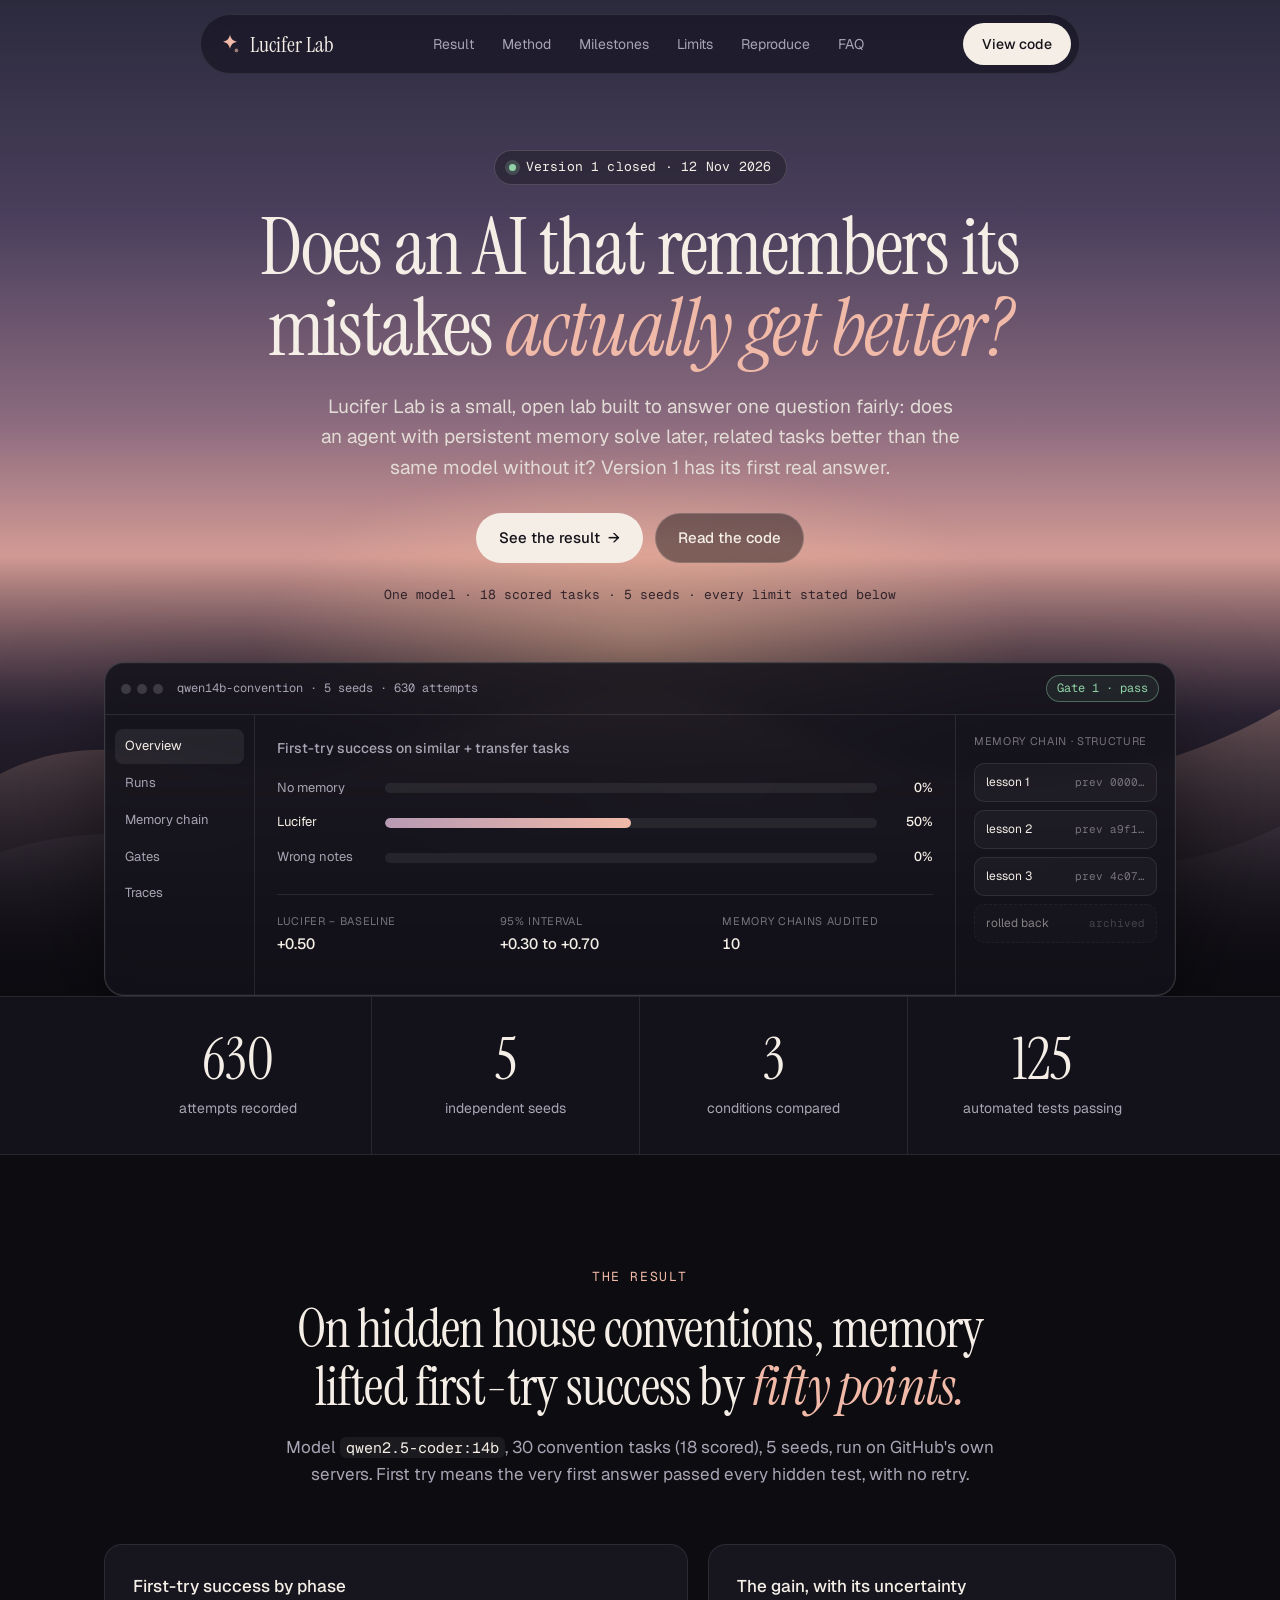
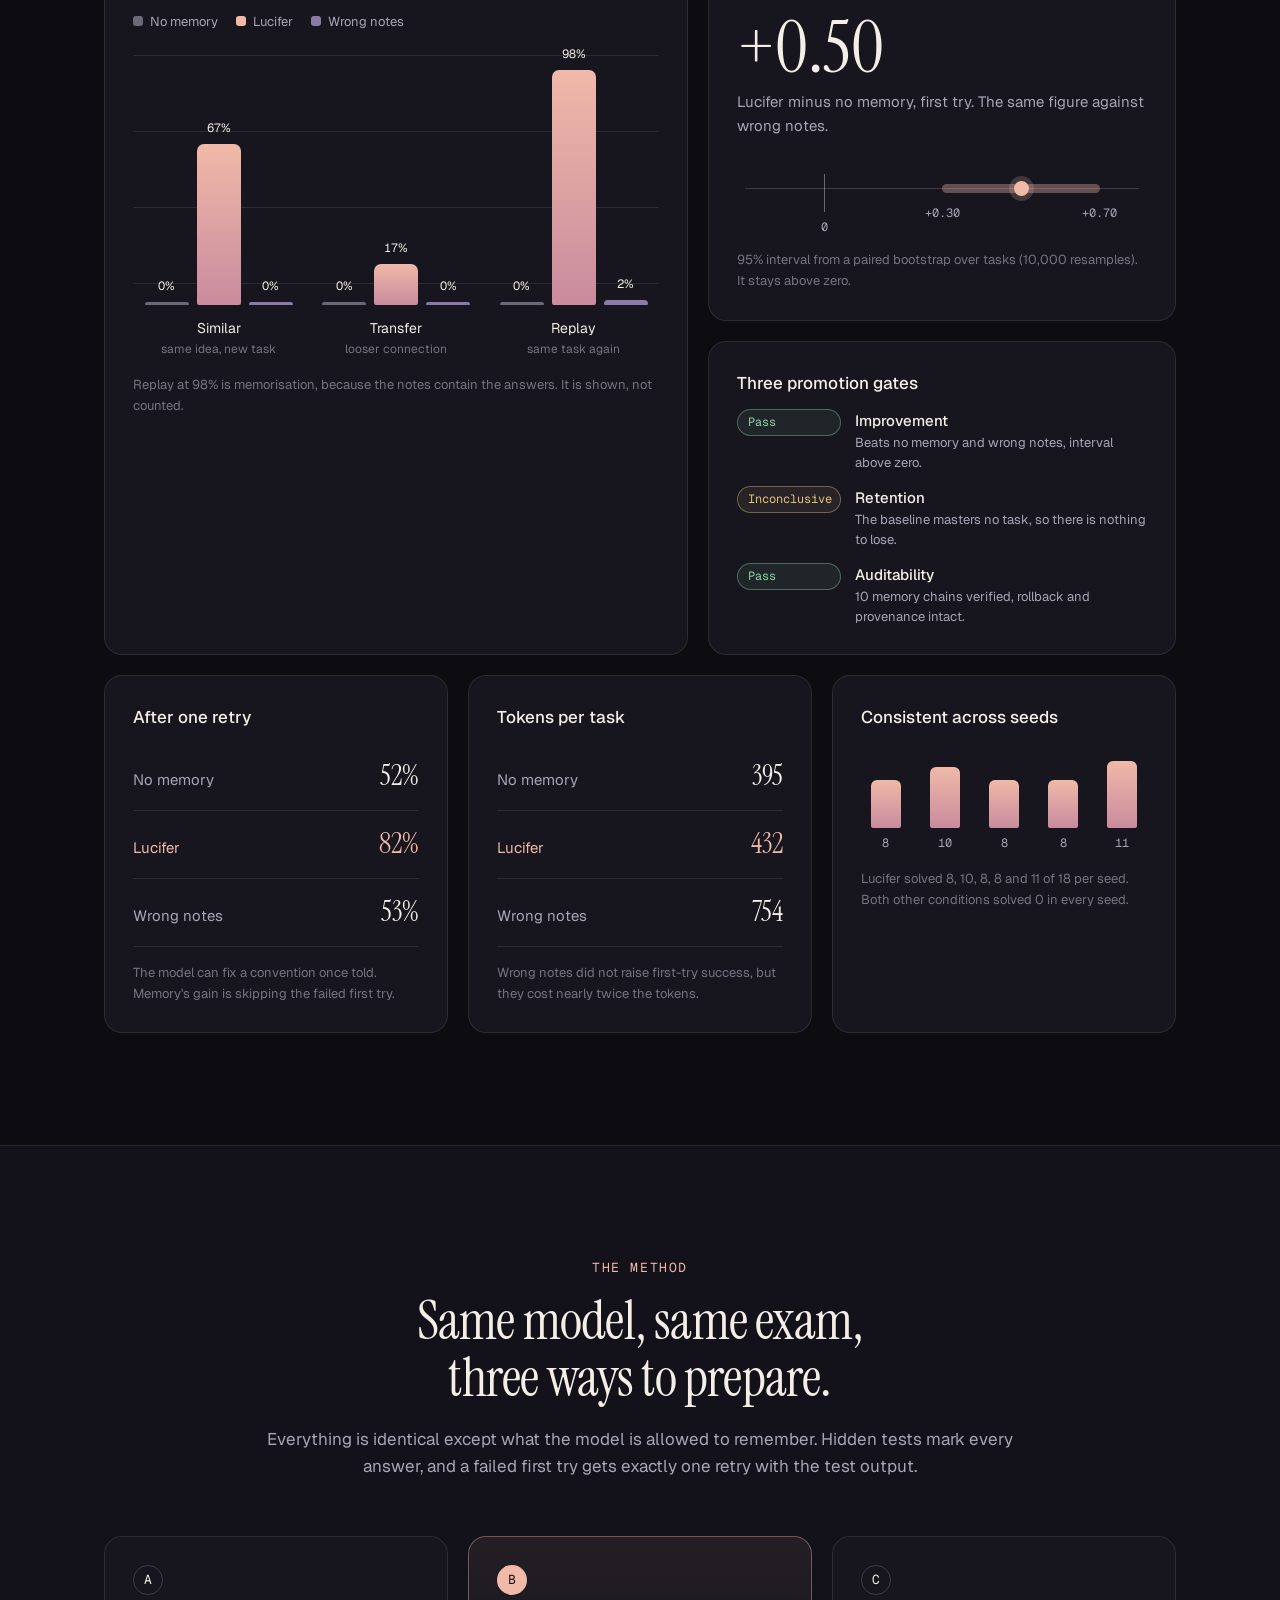
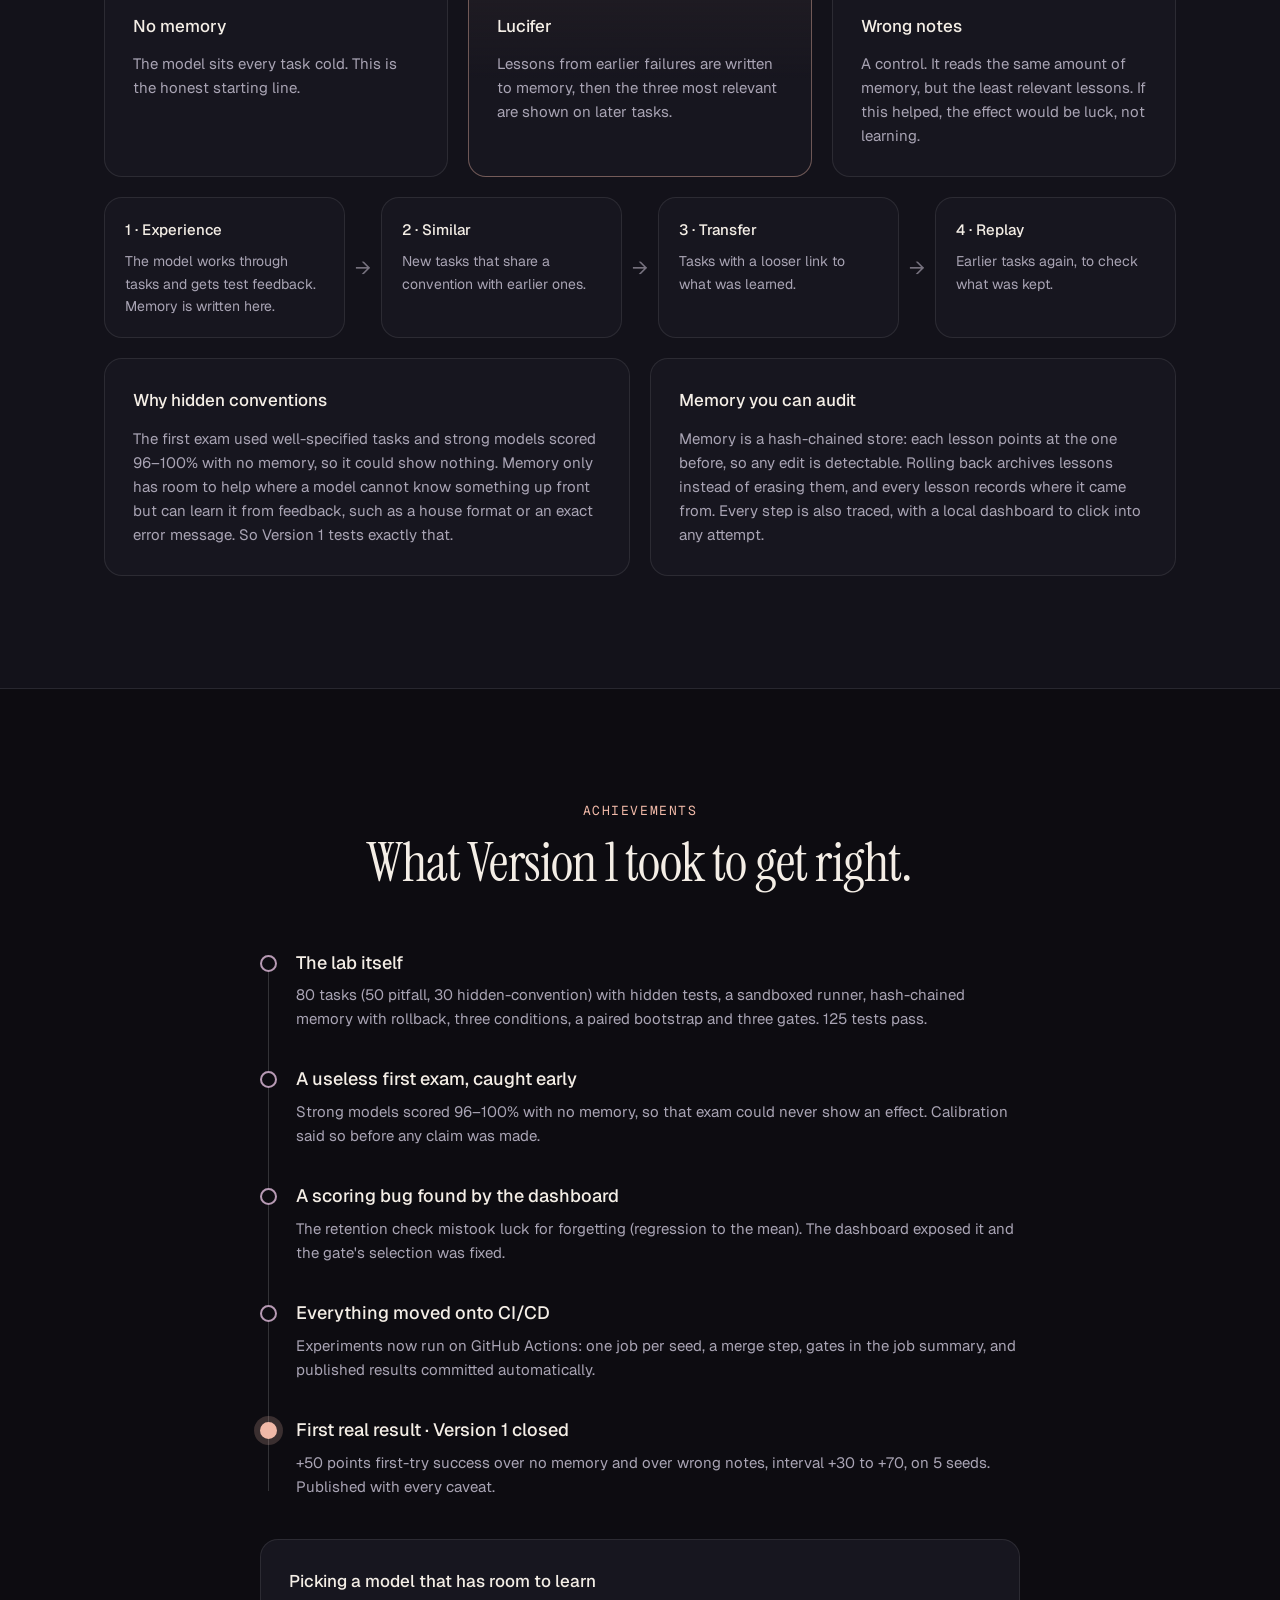
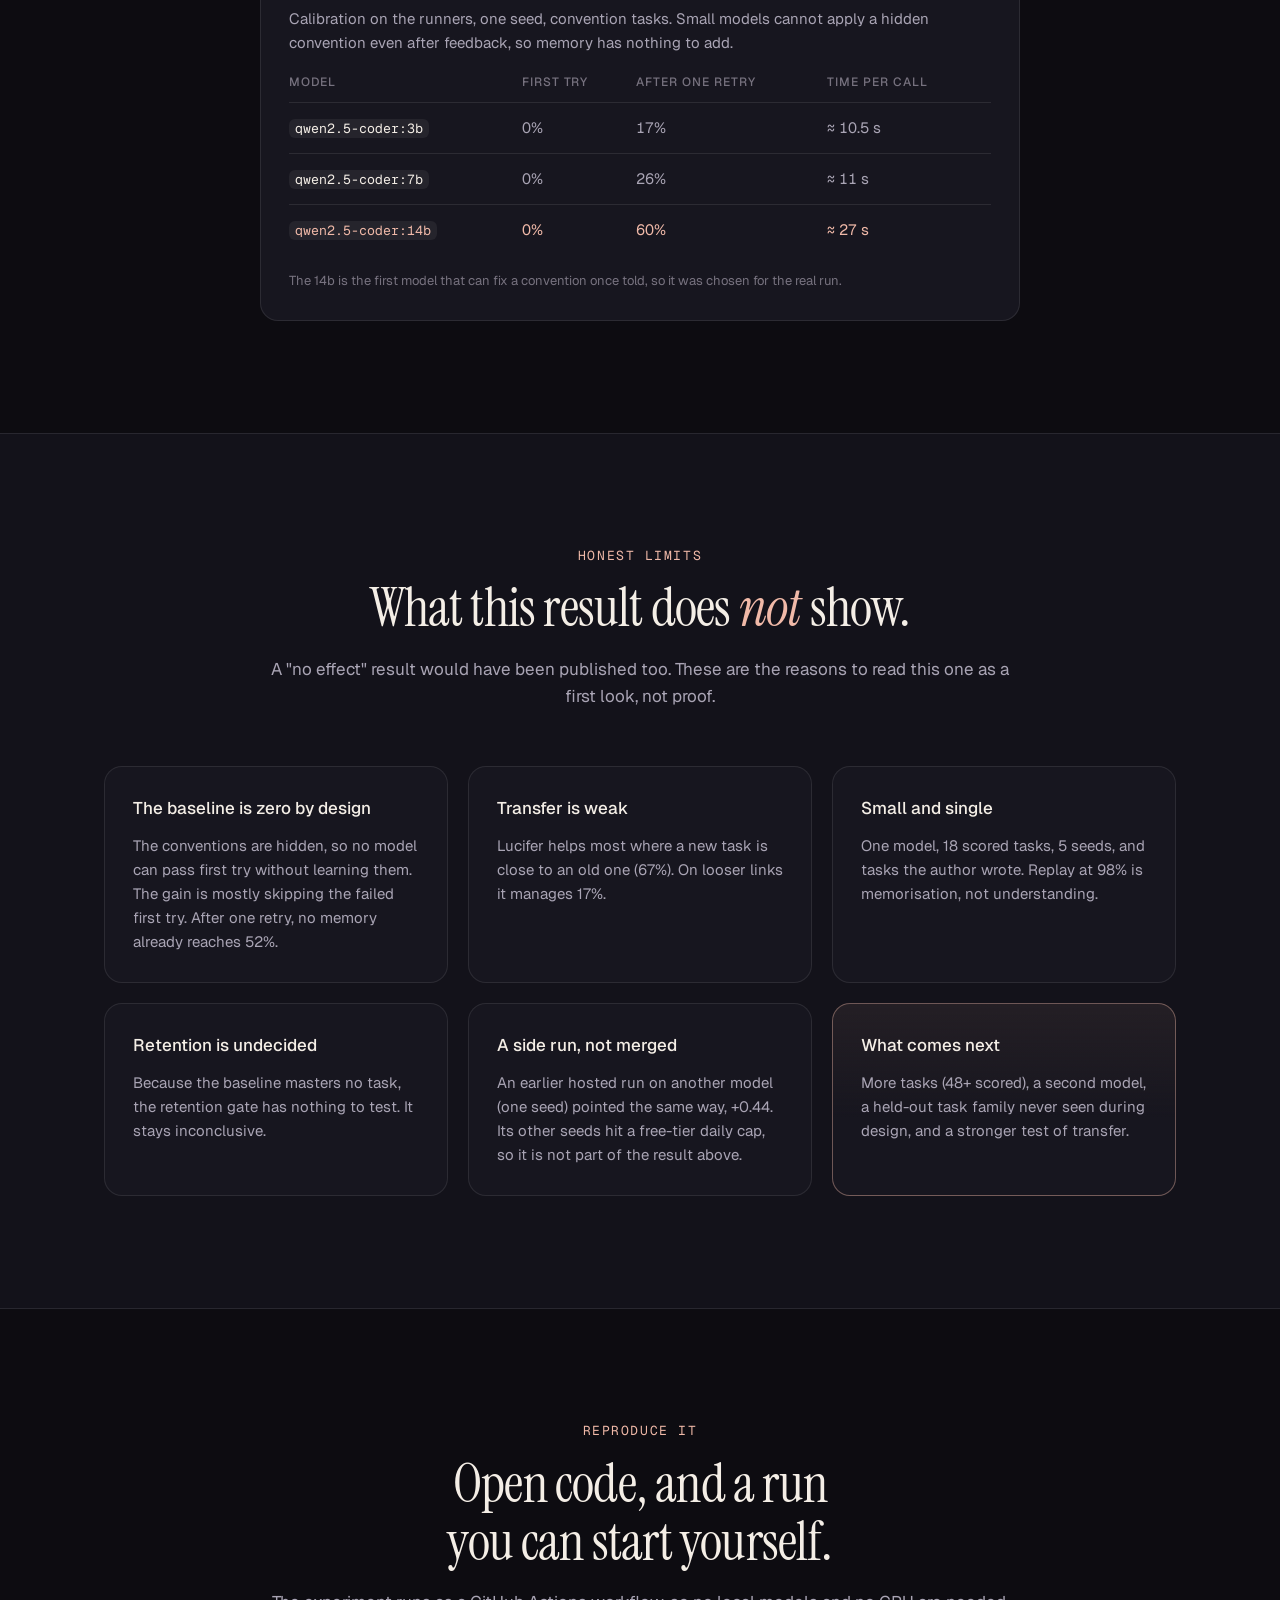
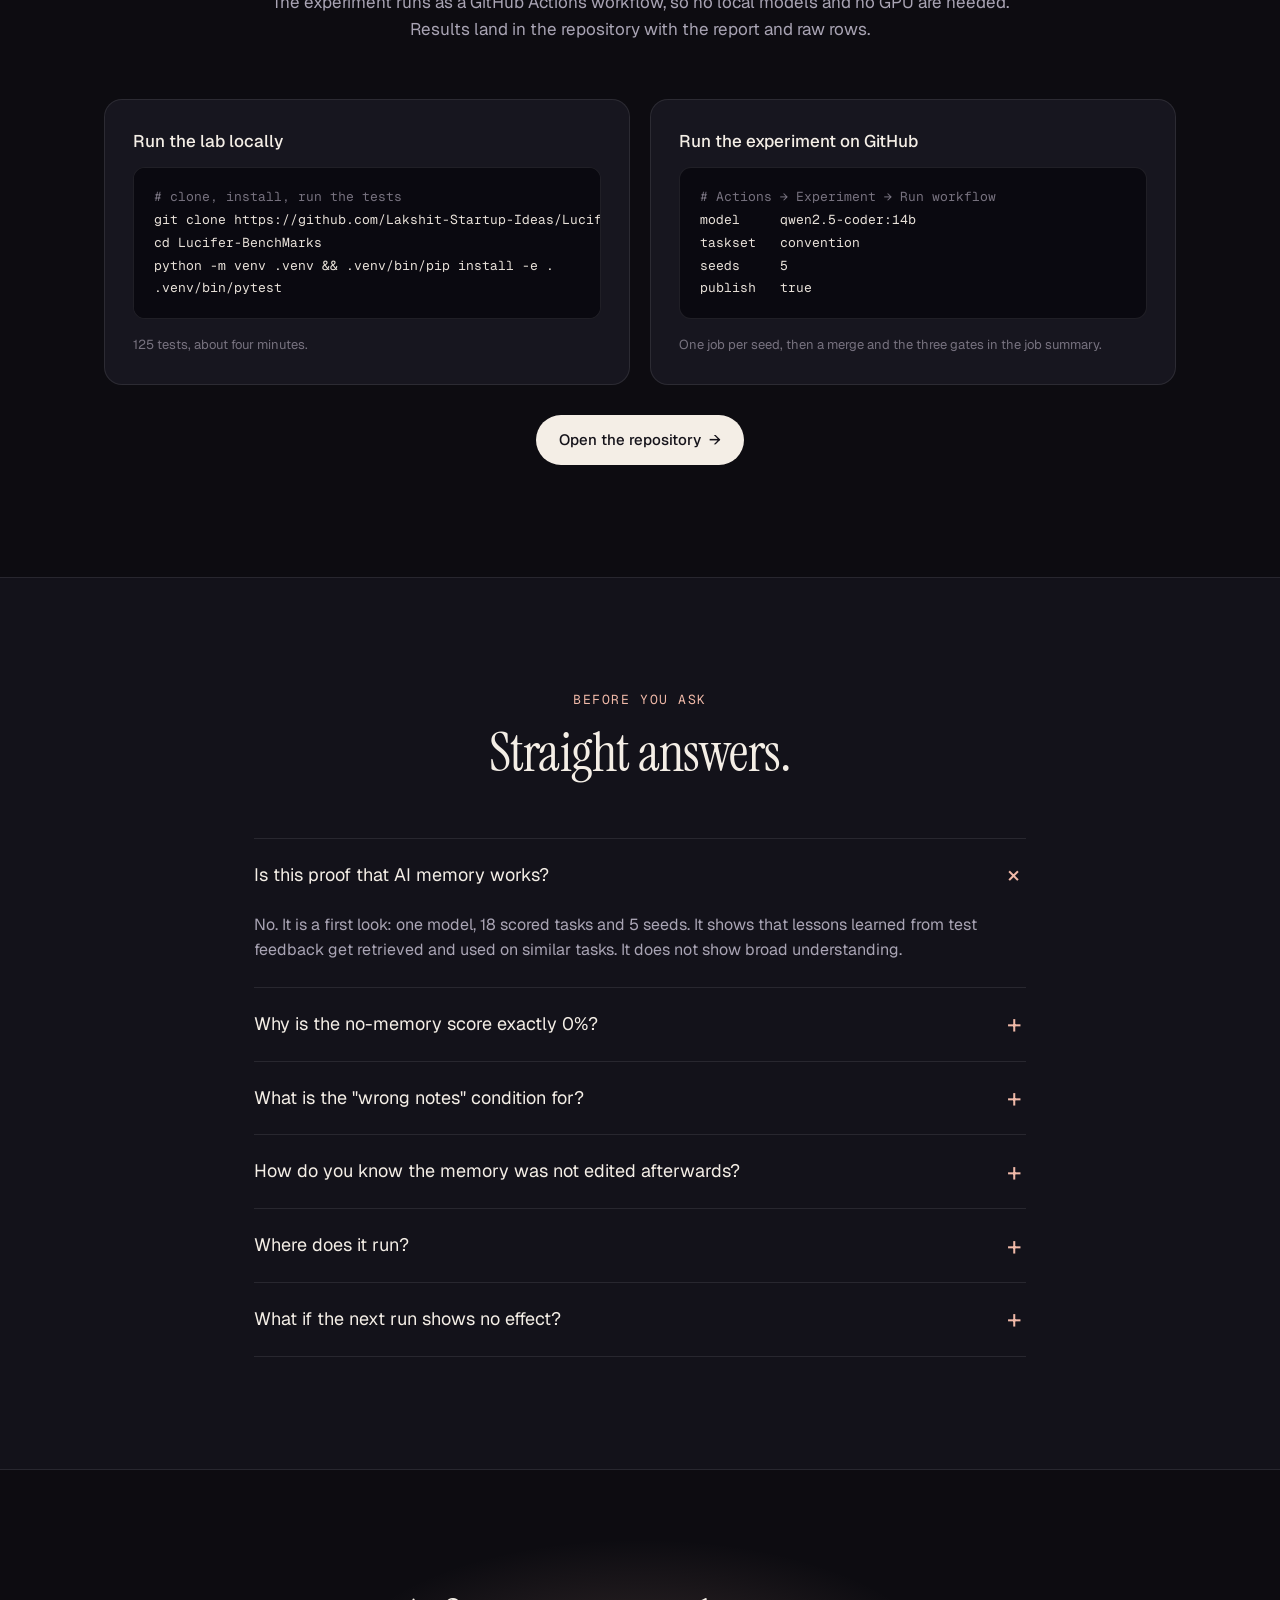
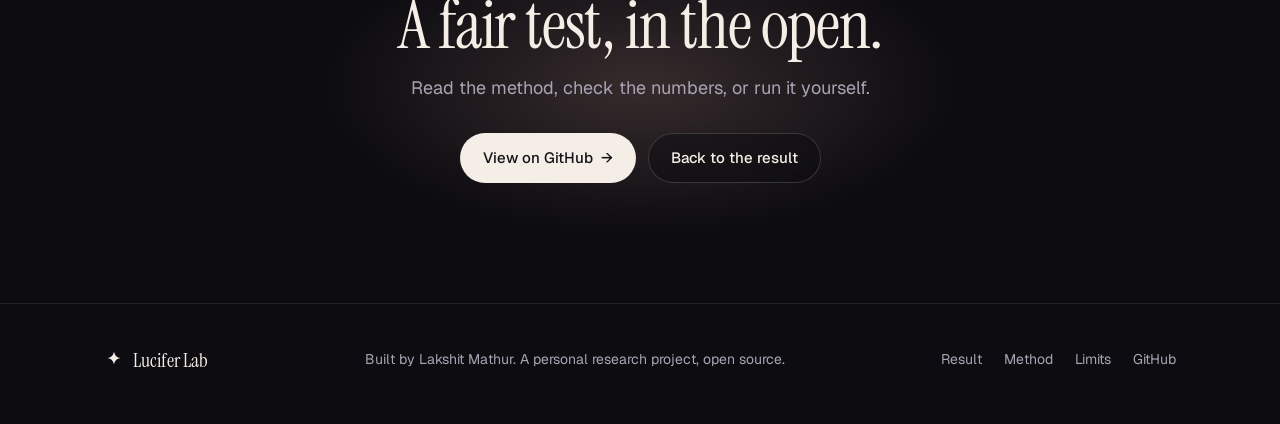
==== index.html @ 75b3e0af "Add Lucifer Lab static site: V1 result, method, milestones, limits, reproduce, FAQ" ====
<!doctype html>
<html lang="en">
<head>
<meta charset="utf-8">
<meta name="viewport" content="width=device-width, initial-scale=1">
<title>Lucifer Lab — does an AI that remembers its mistakes get better?</title>
<meta name="description" content="Lucifer Lab is an open, fair test of one question: does an AI agent with persistent memory solve later, related tasks better than the same model without it? Version 1 results, method and code.">
<meta name="theme-color" content="#0d0c11">
<meta property="og:type" content="website">
<meta property="og:title" content="Lucifer Lab — does an AI that remembers its mistakes get better?">
<meta property="og:description" content="A fair, open test of AI memory. Version 1: +50 points first-try success over no memory and over wrong notes, with confidence intervals and every limit stated.">
<meta name="twitter:card" content="summary">
<link rel="icon" href="favicon.svg" type="image/svg+xml">
<link rel="preconnect" href="https://fonts.googleapis.com">
<link rel="preconnect" href="https://fonts.gstatic.com" crossorigin>
<link href="https://fonts.googleapis.com/css2?family=Geist:wght@400;500;600&family=Geist+Mono:wght@400;500&family=Instrument+Serif:ital@0;1&display=swap" rel="stylesheet">
<link rel="stylesheet" href="styles.css">
</head>
<body>
<a class="skip" href="#main">Skip to content</a>

<header class="nav-wrap">
  <nav class="nav" aria-label="Main">
    <a class="brand" href="#top" aria-label="Lucifer Lab, top of page">
      <svg class="brand-mark" viewBox="0 0 24 24" width="22" height="22" aria-hidden="true"><path d="M12 2c1.2 4.6 3 6.4 7.6 7.6-4.6 1.2-6.4 3-7.6 7.6-1.2-4.6-3-6.4-7.6-7.6C9 8.4 10.8 6.6 12 2Z" fill="currentColor"/><circle cx="19" cy="19" r="2" fill="currentColor" opacity=".6"/></svg>
      <span>Lucifer Lab</span>
    </a>
    <ul class="nav-links" id="nav-links">
      <li><a href="#result">Result</a></li>
      <li><a href="#method">Method</a></li>
      <li><a href="#milestones">Milestones</a></li>
      <li><a href="#limits">Limits</a></li>
      <li><a href="#reproduce">Reproduce</a></li>
      <li><a href="#faq">FAQ</a></li>
    </ul>
    <a class="btn btn-light nav-cta" href="https://github.com/Lakshit-Startup-Ideas/Lucifer-BenchMarks" rel="noopener">View code</a>
    <button class="menu-btn" type="button" aria-expanded="false" aria-controls="nav-links" aria-label="Open menu">
      <span></span><span></span>
    </button>
  </nav>
</header>

<main id="main">

<!-- HERO -->
<section class="hero" id="top">
  <div class="sky" aria-hidden="true">
    <div class="sky-glow"></div>
    <svg class="sky-fog" viewBox="0 0 1440 420" preserveAspectRatio="none">
      <defs>
        <linearGradient id="fog1" x1="0" y1="0" x2="0" y2="1"><stop offset="0" stop-color="#f0b9a8" stop-opacity=".55"/><stop offset="1" stop-color="#7d6a95" stop-opacity=".1"/></linearGradient>
        <linearGradient id="fog2" x1="0" y1="0" x2="0" y2="1"><stop offset="0" stop-color="#b79ab4" stop-opacity=".5"/><stop offset="1" stop-color="#1b1a28" stop-opacity=".2"/></linearGradient>
      </defs>
      <path d="M0 250C140 200 260 270 420 235s300-70 470-20 360 60 550-15v220H0Z" fill="url(#fog1)"/>
      <path d="M0 310C180 270 300 330 500 300s320-60 520-15 300 45 420 5v125H0Z" fill="url(#fog2)"/>
    </svg>
  </div>

  <div class="wrap hero-inner">
    <p class="eyebrow"><span class="dot"></span> Version 1 closed · 12 Nov 2026</p>
    <h1 class="reveal">Does an AI that remembers its mistakes <em>actually get better?</em></h1>
    <p class="lede">Lucifer Lab is a small, open lab built to answer one question fairly: does an agent with persistent memory solve later, related tasks better than the same model without it? Version 1 has its first real answer.</p>
    <div class="cta-row">
      <a class="btn btn-light" href="#result">See the result <span aria-hidden="true">→</span></a>
      <a class="btn btn-ghost" href="https://github.com/Lakshit-Startup-Ideas/Lucifer-BenchMarks" rel="noopener">Read the code</a>
    </div>
    <p class="hero-note">One model · 18 scored tasks · 5 seeds · every limit stated below</p>
  </div>

  <div class="wrap">
    <figure class="app reveal" aria-label="Preview of the Lucifer Lab results view">
      <div class="app-bar">
        <span class="lights" aria-hidden="true"><i></i><i></i><i></i></span>
        <span class="app-title">qwen14b-convention · 5 seeds · 630 attempts</span>
        <span class="chip chip-ok">Gate 1 · pass</span>
      </div>
      <div class="app-body">
        <aside class="app-side" aria-hidden="true">
          <span class="on">Overview</span><span>Runs</span><span>Memory chain</span><span>Gates</span><span>Traces</span>
        </aside>
        <div class="app-main">
          <h3 class="app-h">First-try success on similar + transfer tasks</h3>
          <div class="mini-bars">
            <div class="mini-row"><span>No memory</span><div class="track"><i style="--w:0%"></i></div><b>0%</b></div>
            <div class="mini-row hot"><span>Lucifer</span><div class="track"><i style="--w:50%"></i></div><b>50%</b></div>
            <div class="mini-row"><span>Wrong notes</span><div class="track"><i style="--w:0%"></i></div><b>0%</b></div>
          </div>
          <div class="app-foot">
            <div><small>Lucifer − baseline</small><b>+0.50</b></div>
            <div><small>95% interval</small><b>+0.30 to +0.70</b></div>
            <div><small>Memory chains audited</small><b>10</b></div>
          </div>
        </div>
        <aside class="app-chain" aria-hidden="true">
          <small>Memory chain · structure</small>
          <div class="blk"><span>lesson 1</span><code>prev 0000…</code></div>
          <div class="blk"><span>lesson 2</span><code>prev a9f1…</code></div>
          <div class="blk"><span>lesson 3</span><code>prev 4c07…</code></div>
          <div class="blk dim"><span>rolled back</span><code>archived</code></div>
        </aside>
      </div>
    </figure>
  </div>
</section>

<!-- NUMBERS -->
<section class="band" aria-label="Run in numbers">
  <div class="wrap stats">
    <div><b data-count="630">630</b><span>attempts recorded</span></div>
    <div><b data-count="5">5</b><span>independent seeds</span></div>
    <div><b data-count="3">3</b><span>conditions compared</span></div>
    <div><b data-count="125">125</b><span>automated tests passing</span></div>
  </div>
</section>

<!-- RESULT -->
<section class="section" id="result">
  <div class="wrap">
    <div class="section-head reveal">
      <p class="kicker">The result</p>
      <h2>On hidden house conventions, memory lifted first-try success by <em>fifty points.</em></h2>
      <p>Model <code>qwen2.5-coder:14b</code>, 30 convention tasks (18 scored), 5 seeds, run on GitHub's own servers. First try means the very first answer passed every hidden test, with no retry.</p>
    </div>

    <div class="grid-result">
      <article class="card card-chart reveal">
        <h3>First-try success by phase</h3>
        <div class="legend" aria-hidden="true">
          <span><i class="sw sw-base"></i>No memory</span>
          <span><i class="sw sw-luc"></i>Lucifer</span>
          <span><i class="sw sw-irr"></i>Wrong notes</span>
        </div>
        <div class="chart" role="table" aria-label="First-try success by phase and condition">
          <div class="col" role="row" aria-label="Similar tasks">
            <div class="bars">
              <div class="bar b-base" style="--h:0%"><em>0%</em></div>
              <div class="bar b-luc" style="--h:67%"><em>67%</em></div>
              <div class="bar b-irr" style="--h:0%"><em>0%</em></div>
            </div>
            <p>Similar<small>same idea, new task</small></p>
          </div>
          <div class="col" role="row" aria-label="Transfer tasks">
            <div class="bars">
              <div class="bar b-base" style="--h:0%"><em>0%</em></div>
              <div class="bar b-luc" style="--h:17%"><em>17%</em></div>
              <div class="bar b-irr" style="--h:0%"><em>0%</em></div>
            </div>
            <p>Transfer<small>looser connection</small></p>
          </div>
          <div class="col" role="row" aria-label="Replay tasks">
            <div class="bars">
              <div class="bar b-base" style="--h:0%"><em>0%</em></div>
              <div class="bar b-luc" style="--h:98%"><em>98%</em></div>
              <div class="bar b-irr" style="--h:2%"><em>2%</em></div>
            </div>
            <p>Replay<small>same task again</small></p>
          </div>
        </div>
        <p class="foot">Replay at 98% is memorisation, because the notes contain the answers. It is shown, not counted.</p>
      </article>

      <div class="stack">
        <article class="card reveal">
          <h3>The gain, with its uncertainty</h3>
          <p class="big">+0.50</p>
          <p class="sub">Lucifer minus no memory, first try. The same figure against wrong notes.</p>
          <div class="axis" aria-label="95 percent interval from plus 0.30 to plus 0.70 on a scale from minus 0.2 to plus 0.8">
            <div class="axis-line"></div>
            <div class="axis-zero"><span>0</span></div>
            <div class="axis-range" style="--l:50%;--r:10%"></div>
            <div class="axis-dot" style="--x:70%"></div>
            <div class="axis-lab" style="--x:50%">+0.30</div>
            <div class="axis-lab" style="--x:90%">+0.70</div>
          </div>
          <p class="foot">95% interval from a paired bootstrap over tasks (10,000 resamples). It stays above zero.</p>
        </article>

        <article class="card reveal">
          <h3>Three promotion gates</h3>
          <ul class="gates">
            <li><span class="chip chip-ok">Pass</span><div><b>Improvement</b><small>Beats no memory and wrong notes, interval above zero.</small></div></li>
            <li><span class="chip chip-mid">Inconclusive</span><div><b>Retention</b><small>The baseline masters no task, so there is nothing to lose.</small></div></li>
            <li><span class="chip chip-ok">Pass</span><div><b>Auditability</b><small>10 memory chains verified, rollback and provenance intact.</small></div></li>
          </ul>
        </article>
      </div>
    </div>

    <div class="grid-3">
      <article class="card reveal">
        <h3>After one retry</h3>
        <div class="kv"><span>No memory</span><b>52%</b></div>
        <div class="kv hot"><span>Lucifer</span><b>82%</b></div>
        <div class="kv"><span>Wrong notes</span><b>53%</b></div>
        <p class="foot">The model can fix a convention once told. Memory's gain is skipping the failed first try.</p>
      </article>
      <article class="card reveal">
        <h3>Tokens per task</h3>
        <div class="kv"><span>No memory</span><b>395</b></div>
        <div class="kv hot"><span>Lucifer</span><b>432</b></div>
        <div class="kv"><span>Wrong notes</span><b>754</b></div>
        <p class="foot">Wrong notes did not raise first-try success, but they cost nearly twice the tokens.</p>
      </article>
      <article class="card reveal">
        <h3>Consistent across seeds</h3>
        <div class="dots" role="img" aria-label="Lucifer solved 8, 10, 8, 8 and 11 of 18 scored tasks across the five seeds; the other two conditions solved none in any seed">
          <div><i style="--h:44%"></i><span>8</span></div>
          <div><i style="--h:56%"></i><span>10</span></div>
          <div><i style="--h:44%"></i><span>8</span></div>
          <div><i style="--h:44%"></i><span>8</span></div>
          <div><i style="--h:61%"></i><span>11</span></div>
        </div>
        <p class="foot">Lucifer solved 8, 10, 8, 8 and 11 of 18 per seed. Both other conditions solved 0 in every seed.</p>
      </article>
    </div>
  </div>
</section>

<!-- METHOD -->
<section class="section section-alt" id="method">
  <div class="wrap">
    <div class="section-head reveal">
      <p class="kicker">The method</p>
      <h2>Same model, same exam, three ways to prepare.</h2>
      <p>Everything is identical except what the model is allowed to remember. Hidden tests mark every answer, and a failed first try gets exactly one retry with the test output.</p>
    </div>

    <div class="grid-3">
      <article class="card reveal">
        <span class="num">A</span>
        <h3>No memory</h3>
        <p>The model sits every task cold. This is the honest starting line.</p>
      </article>
      <article class="card card-hot reveal">
        <span class="num">B</span>
        <h3>Lucifer</h3>
        <p>Lessons from earlier failures are written to memory, then the three most relevant are shown on later tasks.</p>
      </article>
      <article class="card reveal">
        <span class="num">C</span>
        <h3>Wrong notes</h3>
        <p>A control. It reads the same amount of memory, but the least relevant lessons. If this helped, the effect would be luck, not learning.</p>
      </article>
    </div>

    <div class="flow reveal" aria-label="Phases of one run">
      <div class="step"><b>1 · Experience</b><p>The model works through tasks and gets test feedback. Memory is written here.</p></div>
      <div class="arrow" aria-hidden="true">→</div>
      <div class="step"><b>2 · Similar</b><p>New tasks that share a convention with earlier ones.</p></div>
      <div class="arrow" aria-hidden="true">→</div>
      <div class="step"><b>3 · Transfer</b><p>Tasks with a looser link to what was learned.</p></div>
      <div class="arrow" aria-hidden="true">→</div>
      <div class="step"><b>4 · Replay</b><p>Earlier tasks again, to check what was kept.</p></div>
    </div>

    <div class="grid-2">
      <article class="card reveal">
        <h3>Why hidden conventions</h3>
        <p>The first exam used well-specified tasks and strong models scored 96–100% with no memory, so it could show nothing. Memory only has room to help where a model cannot know something up front but can learn it from feedback, such as a house format or an exact error message. So Version 1 tests exactly that.</p>
      </article>
      <article class="card reveal">
        <h3>Memory you can audit</h3>
        <p>Memory is a hash-chained store: each lesson points at the one before, so any edit is detectable. Rolling back archives lessons instead of erasing them, and every lesson records where it came from. Every step is also traced, with a local dashboard to click into any attempt.</p>
      </article>
    </div>
  </div>
</section>

<!-- MILESTONES -->
<section class="section" id="milestones">
  <div class="wrap">
    <div class="section-head reveal">
      <p class="kicker">Achievements</p>
      <h2>What Version 1 took to get right.</h2>
    </div>
    <ol class="timeline">
      <li class="reveal"><span class="t-dot"></span><div><b>The lab itself</b><p>80 tasks (50 pitfall, 30 hidden-convention) with hidden tests, a sandboxed runner, hash-chained memory with rollback, three conditions, a paired bootstrap and three gates. 125 tests pass.</p></div></li>
      <li class="reveal"><span class="t-dot"></span><div><b>A useless first exam, caught early</b><p>Strong models scored 96–100% with no memory, so that exam could never show an effect. Calibration said so before any claim was made.</p></div></li>
      <li class="reveal"><span class="t-dot"></span><div><b>A scoring bug found by the dashboard</b><p>The retention check mistook luck for forgetting (regression to the mean). The dashboard exposed it and the gate's selection was fixed.</p></div></li>
      <li class="reveal"><span class="t-dot"></span><div><b>Everything moved onto CI/CD</b><p>Experiments now run on GitHub Actions: one job per seed, a merge step, gates in the job summary, and published results committed automatically.</p></div></li>
      <li class="reveal"><span class="t-dot t-on"></span><div><b>First real result · Version 1 closed</b><p>+50 points first-try success over no memory and over wrong notes, interval +30 to +70, on 5 seeds. Published with every caveat.</p></div></li>
    </ol>

    <article class="card calib reveal">
      <h3>Picking a model that has room to learn</h3>
      <p class="sub">Calibration on the runners, one seed, convention tasks. Small models cannot apply a hidden convention even after feedback, so memory has nothing to add.</p>
      <div class="table-wrap">
        <table>
          <thead><tr><th>Model</th><th>First try</th><th>After one retry</th><th>Time per call</th></tr></thead>
          <tbody>
            <tr><td><code>qwen2.5-coder:3b</code></td><td>0%</td><td>17%</td><td>≈ 10.5 s</td></tr>
            <tr><td><code>qwen2.5-coder:7b</code></td><td>0%</td><td>26%</td><td>≈ 11 s</td></tr>
            <tr class="hot"><td><code>qwen2.5-coder:14b</code></td><td>0%</td><td>60%</td><td>≈ 27 s</td></tr>
          </tbody>
        </table>
      </div>
      <p class="foot">The 14b is the first model that can fix a convention once told, so it was chosen for the real run.</p>
    </article>
  </div>
</section>

<!-- LIMITS -->
<section class="section section-alt" id="limits">
  <div class="wrap">
    <div class="section-head reveal">
      <p class="kicker">Honest limits</p>
      <h2>What this result does <em>not</em> show.</h2>
      <p>A "no effect" result would have been published too. These are the reasons to read this one as a first look, not proof.</p>
    </div>
    <div class="grid-3">
      <article class="card reveal"><h3>The baseline is zero by design</h3><p>The conventions are hidden, so no model can pass first try without learning them. The gain is mostly skipping the failed first try. After one retry, no memory already reaches 52%.</p></article>
      <article class="card reveal"><h3>Transfer is weak</h3><p>Lucifer helps most where a new task is close to an old one (67%). On looser links it manages 17%.</p></article>
      <article class="card reveal"><h3>Small and single</h3><p>One model, 18 scored tasks, 5 seeds, and tasks the author wrote. Replay at 98% is memorisation, not understanding.</p></article>
      <article class="card reveal"><h3>Retention is undecided</h3><p>Because the baseline masters no task, the retention gate has nothing to test. It stays inconclusive.</p></article>
      <article class="card reveal"><h3>A side run, not merged</h3><p>An earlier hosted run on another model (one seed) pointed the same way, +0.44. Its other seeds hit a free-tier daily cap, so it is not part of the result above.</p></article>
      <article class="card card-hot reveal"><h3>What comes next</h3><p>More tasks (48+ scored), a second model, a held-out task family never seen during design, and a stronger test of transfer.</p></article>
    </div>
  </div>
</section>

<!-- REPRODUCE -->
<section class="section" id="reproduce">
  <div class="wrap">
    <div class="section-head reveal">
      <p class="kicker">Reproduce it</p>
      <h2>Open code, and a run you can start yourself.</h2>
      <p>The experiment runs as a GitHub Actions workflow, so no local models and no GPU are needed. Results land in the repository with the report and raw rows.</p>
    </div>
    <div class="grid-2">
      <article class="card reveal">
        <h3>Run the lab locally</h3>
        <pre><code><span class="c"># clone, install, run the tests</span>
git clone https://github.com/Lakshit-Startup-Ideas/Lucifer-BenchMarks
cd Lucifer-BenchMarks
python -m venv .venv &amp;&amp; .venv/bin/pip install -e .
.venv/bin/pytest</code></pre>
        <p class="foot">125 tests, about four minutes.</p>
      </article>
      <article class="card reveal">
        <h3>Run the experiment on GitHub</h3>
        <pre><code><span class="c"># Actions → Experiment → Run workflow</span>
model     qwen2.5-coder:14b
taskset   convention
seeds     5
publish   true</code></pre>
        <p class="foot">One job per seed, then a merge and the three gates in the job summary.</p>
      </article>
    </div>
    <div class="cta-row center reveal">
      <a class="btn btn-light" href="https://github.com/Lakshit-Startup-Ideas/Lucifer-BenchMarks" rel="noopener">Open the repository <span aria-hidden="true">→</span></a>
    </div>
  </div>
</section>

<!-- FAQ -->
<section class="section section-alt" id="faq">
  <div class="wrap narrow">
    <div class="section-head reveal">
      <p class="kicker">Before you ask</p>
      <h2>Straight answers.</h2>
    </div>
    <div class="faq reveal">
      <details open><summary>Is this proof that AI memory works?</summary><p>No. It is a first look: one model, 18 scored tasks and 5 seeds. It shows that lessons learned from test feedback get retrieved and used on similar tasks. It does not show broad understanding.</p></details>
      <details><summary>Why is the no-memory score exactly 0%?</summary><p>The conventions are hidden and only revealed by test feedback, so a model that has not seen the feedback cannot know them. That is the point of the exam. It is why the retry numbers are reported next to the first-try ones.</p></details>
      <details><summary>What is the "wrong notes" condition for?</summary><p>It is a control. It gets the same amount of memory but the least relevant lessons. If it matched Lucifer, the benefit would come from having any notes at all, not from the right ones. It scored 0%.</p></details>
      <details><summary>How do you know the memory was not edited afterwards?</summary><p>Each lesson is chained to the previous one by a hash, so a change breaks the chain. Rollbacks archive lessons instead of deleting them, and each lesson records its provenance. The third gate checks all of this on every run.</p></details>
      <details><summary>Where does it run?</summary><p>On GitHub Actions runners (4 CPUs, no GPU), with a pinned Ollama and the model cached between runs. One job per seed, so a full 5-seed run takes a few hours.</p></details>
      <details><summary>What if the next run shows no effect?</summary><p>It gets published the same way. The gates were fixed before the run, and the code and rows are open so anyone can recompute them.</p></details>
    </div>
  </div>
</section>

<!-- CTA -->
<section class="cta">
  <div class="wrap">
    <h2 class="reveal">A fair test, in the open.</h2>
    <p class="reveal">Read the method, check the numbers, or run it yourself.</p>
    <div class="cta-row center reveal">
      <a class="btn btn-light" href="https://github.com/Lakshit-Startup-Ideas/Lucifer-BenchMarks" rel="noopener">View on GitHub <span aria-hidden="true">→</span></a>
      <a class="btn btn-ghost" href="#result">Back to the result</a>
    </div>
  </div>
</section>

</main>

<footer class="footer">
  <div class="wrap foot-in">
    <div class="brand"><svg viewBox="0 0 24 24" width="20" height="20" aria-hidden="true"><path d="M12 2c1.2 4.6 3 6.4 7.6 7.6-4.6 1.2-6.4 3-7.6 7.6-1.2-4.6-3-6.4-7.6-7.6C9 8.4 10.8 6.6 12 2Z" fill="currentColor"/></svg><span>Lucifer Lab</span></div>
    <p>Built by Lakshit Mathur. A personal research project, open source.</p>
    <ul>
      <li><a href="#result">Result</a></li>
      <li><a href="#method">Method</a></li>
      <li><a href="#limits">Limits</a></li>
      <li><a href="https://github.com/Lakshit-Startup-Ideas/Lucifer-BenchMarks" rel="noopener">GitHub</a></li>
    </ul>
  </div>
</footer>

<script src="script.js" defer></script>
</body>
</html>
---- styles.css ----
:root {
  --bg: #0d0c11;
  --bg-2: #13121a;
  --card: #17161f;
  --card-2: #1d1c27;
  --line: rgba(255, 255, 255, 0.09);
  --line-2: rgba(255, 255, 255, 0.16);
  --text: #f4eee6;
  --muted: #a9a4b4;
  --faint: #77727f;
  --cream: #f4eee6;
  --peach: #f0b9a8;
  --lilac: #b79ab4;
  --ok: #8fd3a6;
  --mid: #e8c37a;
  --luc: #f0b9a8;
  --base: #6c6878;
  --irr: #8b7aa8;
  --serif: "Instrument Serif", "Iowan Old Style", Georgia, serif;
  --sans: "Geist", ui-sans-serif, system-ui, -apple-system, "Segoe UI", sans-serif;
  --mono: "Geist Mono", ui-monospace, SFMono-Regular, Menlo, monospace;
  --r: 18px;
  --wrap: 1120px;
}

*, *::before, *::after { box-sizing: border-box; }
html { scroll-behavior: smooth; scroll-padding-top: 84px; color-scheme: dark; }
body {
  margin: 0;
  background: var(--bg);
  color: var(--text);
  font-family: var(--sans);
  font-size: 16px;
  line-height: 1.6;
  -webkit-font-smoothing: antialiased;
  overflow-x: hidden;
}
img, svg { display: block; max-width: 100%; }
a { color: inherit; text-decoration: none; }
code { font-family: var(--mono); font-size: 0.88em; color: var(--cream); background: rgba(255,255,255,.06); padding: 1px 6px; border-radius: 6px; }
h1, h2, h3 { margin: 0; font-weight: 400; }
p { margin: 0; }
ul, ol { margin: 0; padding: 0; list-style: none; }
:focus-visible { outline: 2px solid var(--peach); outline-offset: 3px; border-radius: 8px; }

.skip { position: absolute; left: 16px; top: -60px; background: var(--cream); color: #000; padding: 10px 14px; border-radius: 10px; z-index: 100; }
.skip:focus { top: 12px; }

.wrap { width: 100%; max-width: var(--wrap); margin: 0 auto; padding: 0 24px; }
.narrow { max-width: 820px; }

/* NAV */
.nav-wrap { position: fixed; top: 14px; left: 0; right: 0; z-index: 50; padding: 0 16px; pointer-events: none; }
.nav {
  pointer-events: auto;
  max-width: 880px; margin: 0 auto;
  display: flex; align-items: center; gap: 16px;
  padding: 8px 8px 8px 18px;
  background: rgba(20, 19, 28, 0.62);
  border: 1px solid var(--line);
  border-radius: 999px;
  backdrop-filter: blur(16px) saturate(1.4);
  -webkit-backdrop-filter: blur(16px) saturate(1.4);
  position: relative;
}
.brand { display: inline-flex; align-items: center; gap: 9px; font-family: var(--serif); font-size: 22px; letter-spacing: 0.1px; }
.brand-mark { color: var(--peach); }
.nav-links { display: flex; gap: 4px; margin: 0 auto; }
.nav-links a { display: block; padding: 7px 12px; font-size: 14px; color: var(--muted); border-radius: 999px; transition: color .2s, background .2s; }
.nav-links a:hover { color: var(--text); background: rgba(255,255,255,.06); }
.menu-btn { display: none; margin-left: auto; width: 42px; height: 42px; border: 0; background: transparent; cursor: pointer; border-radius: 50%; position: relative; }
.menu-btn span { position: absolute; left: 12px; right: 12px; height: 1.5px; background: var(--text); transition: transform .25s, top .25s; }
.menu-btn span:first-child { top: 17px; }
.menu-btn span:last-child { top: 24px; }
.menu-btn[aria-expanded="true"] span:first-child { top: 20px; transform: rotate(45deg); }
.menu-btn[aria-expanded="true"] span:last-child { top: 20px; transform: rotate(-45deg); }

/* BUTTONS */
.btn {
  display: inline-flex; align-items: center; gap: 8px;
  padding: 12px 22px; border-radius: 999px;
  font-size: 15px; font-weight: 500; font-family: var(--sans);
  border: 1px solid transparent; cursor: pointer;
  transition: transform .2s, background .2s, border-color .2s;
}
.btn:hover { transform: translateY(-1px); }
.btn-light { background: var(--cream); color: #15131a; }
.btn-light:hover { background: #fff; }
.btn-ghost { background: rgba(13,12,17,.45); border-color: var(--line-2); color: var(--text); backdrop-filter: blur(6px); -webkit-backdrop-filter: blur(6px); }
.btn-ghost:hover { background: rgba(255,255,255,.1); }
.nav-cta { padding: 9px 18px; font-size: 14px; }

/* HERO */
.hero { position: relative; padding: 150px 0 0; overflow: hidden; isolation: isolate; }
.sky { position: absolute; inset: 0; z-index: -1; background: linear-gradient(180deg, #2b2a3d 0%, #4a3f5c 22%, #8a6a7e 42%, #d49b95 56%, #3a2f45 72%, #0d0c11 100%); }
.sky-glow { position: absolute; left: 50%; top: 38%; width: 1100px; height: 520px; transform: translateX(-50%); background: radial-gradient(closest-side, rgba(255, 196, 160, 0.55), rgba(255, 196, 160, 0) 70%); filter: blur(10px); }
.sky-fog { position: absolute; left: 0; right: 0; bottom: 0; width: 100%; height: 55%; }
.sky::after { content: ""; position: absolute; inset: 0; background: linear-gradient(180deg, transparent 55%, var(--bg) 100%); }
.hero-inner { text-align: center; padding-bottom: 56px; }
.eyebrow { display: inline-flex; align-items: center; gap: 10px; font-size: 13px; color: var(--cream); padding: 6px 14px; border: 1px solid var(--line-2); border-radius: 999px; background: rgba(13,12,17,.35); backdrop-filter: blur(8px); font-family: var(--mono); letter-spacing: .2px; }
.eyebrow .dot { width: 7px; height: 7px; border-radius: 50%; background: var(--ok); box-shadow: 0 0 0 4px rgba(143,211,166,.2); }
.hero h1 { font-family: var(--serif); font-size: clamp(40px, 7vw, 80px); line-height: 1.02; letter-spacing: -0.02em; max-width: 14.5em; margin: 22px auto 0; text-wrap: balance; }
.hero h1 em, h2 em { font-style: italic; color: var(--peach); }
.lede { max-width: 640px; margin: 22px auto 0; font-size: clamp(16px, 2.2vw, 19px); color: #e3dcd6; text-wrap: pretty; }
.cta-row { display: flex; gap: 12px; flex-wrap: wrap; margin-top: 30px; }
.hero .cta-row, .cta-row.center { justify-content: center; }
.hero-note { margin-top: 22px; font-size: 13px; color: rgba(22,14,26,.82); font-family: var(--mono); }

/* APP PREVIEW */
.app { margin: 0; background: rgba(19,18,26,.86); border: 1px solid var(--line-2); border-radius: 20px; box-shadow: 0 40px 120px -20px rgba(0,0,0,.7), 0 0 0 1px rgba(255,255,255,.03) inset; backdrop-filter: blur(10px); overflow: hidden; transform: translateY(0); }
.app-bar { display: flex; align-items: center; gap: 14px; padding: 12px 16px; border-bottom: 1px solid var(--line); }
.lights { display: flex; gap: 6px; }
.lights i { width: 10px; height: 10px; border-radius: 50%; background: rgba(255,255,255,.16); }
.app-title { font-family: var(--mono); font-size: 12px; color: var(--muted); flex: 1; overflow: hidden; text-overflow: ellipsis; white-space: nowrap; }
.app-body { display: grid; grid-template-columns: 150px 1fr 220px; min-height: 280px; }
.app-side { display: flex; flex-direction: column; gap: 2px; padding: 14px 10px; border-right: 1px solid var(--line); font-size: 13px; color: var(--muted); }
.app-side span { padding: 7px 10px; border-radius: 8px; }
.app-side .on { background: rgba(255,255,255,.07); color: var(--text); }
.app-main { padding: 22px; }
.app-h { font-family: var(--sans); font-size: 14px; color: var(--muted); font-weight: 500; }
.mini-bars { margin-top: 18px; display: grid; gap: 14px; }
.mini-row { display: grid; grid-template-columns: 96px 1fr 44px; align-items: center; gap: 12px; font-size: 13px; color: var(--muted); }
.mini-row b { text-align: right; color: var(--text); font-weight: 500; font-variant-numeric: tabular-nums; }
.mini-row.hot { color: var(--text); }
.track { height: 10px; border-radius: 99px; background: rgba(255,255,255,.07); overflow: hidden; }
.track i { display: block; height: 100%; width: var(--w); background: linear-gradient(90deg, var(--lilac), var(--peach)); border-radius: 99px; transform-origin: left; }
.app-foot { display: grid; grid-template-columns: repeat(3, 1fr); gap: 12px; margin-top: 26px; padding-top: 18px; border-top: 1px solid var(--line); }
.app-foot small { display: block; font-size: 11px; color: var(--faint); text-transform: uppercase; letter-spacing: .06em; }
.app-foot b { font-weight: 500; font-size: 15px; font-variant-numeric: tabular-nums; }
.app-chain { padding: 18px; border-left: 1px solid var(--line); display: flex; flex-direction: column; gap: 8px; }
.app-chain small { font-size: 11px; color: var(--faint); text-transform: uppercase; letter-spacing: .06em; margin-bottom: 4px; }
.blk { display: flex; justify-content: space-between; align-items: center; gap: 8px; padding: 9px 11px; border: 1px solid var(--line); border-radius: 10px; font-size: 12px; background: rgba(255,255,255,.03); }
.blk code { background: none; padding: 0; color: var(--faint); font-size: 11px; }
.blk:not(:last-child)::after { content: none; }
.blk.dim { opacity: .5; border-style: dashed; }

/* CHIPS */
.chip { display: inline-block; font-size: 12px; font-family: var(--mono); padding: 3px 10px; border-radius: 999px; border: 1px solid; white-space: nowrap; }
.chip-ok { color: var(--ok); border-color: rgba(143,211,166,.4); background: rgba(143,211,166,.08); }
.chip-mid { color: var(--mid); border-color: rgba(232,195,122,.4); background: rgba(232,195,122,.08); }

/* STATS */
.band { border-top: 1px solid var(--line); border-bottom: 1px solid var(--line); background: var(--bg-2); }
.stats { display: grid; grid-template-columns: repeat(4, 1fr); }
.stats > div { padding: 34px 20px; text-align: center; border-right: 1px solid var(--line); }
.stats > div:last-child { border-right: 0; }
.stats b { display: block; font-family: var(--serif); font-weight: 400; font-size: clamp(38px, 5vw, 58px); line-height: 1; font-variant-numeric: tabular-nums; }
.stats span { display: block; margin-top: 8px; font-size: 14px; color: var(--muted); }

/* SECTIONS */
.section { padding: 112px 0; }
.section-alt { background: var(--bg-2); border-top: 1px solid var(--line); border-bottom: 1px solid var(--line); }
.section-head { max-width: 760px; margin: 0 auto 56px; text-align: center; }
.kicker { font-family: var(--mono); font-size: 13px; color: var(--peach); text-transform: uppercase; letter-spacing: .12em; margin-bottom: 14px; }
.section-head h2 { font-family: var(--serif); font-size: clamp(32px, 5vw, 54px); line-height: 1.06; letter-spacing: -0.015em; text-wrap: balance; }
.section-head > p:not(.kicker) { margin-top: 18px; color: var(--muted); font-size: 17px; text-wrap: pretty; }

/* CARDS */
.card { background: var(--card); border: 1px solid var(--line); border-radius: var(--r); padding: 28px; position: relative; }
.card h3 { font-family: var(--sans); font-weight: 500; font-size: 17px; margin-bottom: 12px; }
.card p { color: var(--muted); font-size: 15px; }
.card-hot { border-color: rgba(240,185,168,.4); background: linear-gradient(180deg, rgba(240,185,168,.08), var(--card) 60%); }
.num { display: inline-grid; place-items: center; width: 30px; height: 30px; border-radius: 50%; border: 1px solid var(--line-2); font-family: var(--mono); font-size: 13px; margin-bottom: 18px; color: var(--cream); }
.card-hot .num { background: var(--peach); color: #1a1016; border-color: transparent; }
.sub { font-size: 14px; color: var(--muted); }
.foot { margin-top: 16px; font-size: 13px !important; color: var(--faint) !important; }

.grid-result { display: grid; grid-template-columns: 1.25fr 1fr; gap: 20px; }
.stack { display: grid; gap: 20px; align-content: start; }
.grid-3 { display: grid; grid-template-columns: repeat(3, 1fr); gap: 20px; margin-top: 20px; }
.grid-2 { display: grid; grid-template-columns: repeat(2, 1fr); gap: 20px; margin-top: 20px; }
.section-head + .grid-3, .section-head + .grid-2 { margin-top: 0; }
.grid-result > *, .stack > *, .grid-3 > *, .grid-2 > *, .flow > * { min-width: 0; }

/* CHART */
.legend { display: flex; gap: 18px; flex-wrap: wrap; font-size: 13px; color: var(--muted); margin-bottom: 22px; }
.sw { display: inline-block; width: 10px; height: 10px; border-radius: 3px; margin-right: 7px; }
.sw-base { background: var(--base); } .sw-luc { background: var(--luc); } .sw-irr { background: var(--irr); }
.chart { display: grid; grid-template-columns: repeat(3, 1fr); gap: 18px; align-items: end; padding: 10px 6px 0; background: repeating-linear-gradient(to top, transparent 0, transparent calc(25% - 1px), var(--line) calc(25% - 1px), var(--line) 25%); }
.col p { text-align: center; margin-top: 12px; color: var(--text); font-size: 14px; }
.col small { display: block; color: var(--faint); font-size: 12px; }
.bars { display: flex; align-items: flex-end; justify-content: center; gap: 8px; height: 240px; }
.bar { position: relative; width: 28%; max-width: 44px; height: var(--h); min-height: 3px; border-radius: 7px 7px 2px 2px; transform-origin: bottom; }
.bar em { position: absolute; left: 50%; bottom: 100%; transform: translate(-50%, -6px); font-style: normal; font-size: 12px; color: var(--text); font-variant-numeric: tabular-nums; white-space: nowrap; }
.b-base { background: var(--base); } .b-luc { background: linear-gradient(180deg, var(--peach), #c98b9d); } .b-irr { background: var(--irr); }

/* BIG NUMBER + AXIS */
.card .big { font-family: var(--serif); font-size: 72px; line-height: 1; margin: 6px 0 6px; color: var(--cream); }
.axis { position: relative; height: 70px; margin: 26px 8px 0; }
.axis-line { position: absolute; left: 0; right: 0; top: 24px; height: 1px; background: var(--line-2); }
.axis-zero { position: absolute; left: 20%; top: 10px; bottom: 22px; width: 1px; background: rgba(255,255,255,.35); }
.axis-zero span { position: absolute; top: 100%; left: 50%; transform: translateX(-50%); margin-top: 6px; font-size: 12px; color: var(--muted); font-family: var(--mono); }
.axis-range { position: absolute; left: var(--l); right: var(--r); top: 20px; height: 9px; border-radius: 99px; background: rgba(240,185,168,.35); transform-origin: left; }
.axis-dot { position: absolute; left: var(--x); top: 17px; width: 15px; height: 15px; margin-left: -7px; border-radius: 50%; background: var(--peach); box-shadow: 0 0 0 5px rgba(240,185,168,.2); }
.axis-lab { position: absolute; left: var(--x); top: 40px; transform: translateX(-50%); font-size: 12px; color: var(--muted); font-family: var(--mono); }

/* GATES */
.gates { display: grid; gap: 14px; }
.gates li { display: grid; grid-template-columns: 104px 1fr; gap: 14px; align-items: start; }
.gates b { display: block; font-weight: 500; font-size: 15px; }
.gates small { display: block; color: var(--muted); font-size: 13px; line-height: 1.5; }

/* KV, DOTS */
.kv { display: flex; justify-content: space-between; align-items: baseline; padding: 11px 0; border-bottom: 1px solid var(--line); font-size: 15px; color: var(--muted); }
.kv b { font-family: var(--serif); font-weight: 400; font-size: 28px; color: var(--text); font-variant-numeric: tabular-nums; }
.kv.hot span { color: var(--peach); } .kv.hot b { color: var(--peach); }
.dots { display: flex; align-items: flex-end; justify-content: space-between; gap: 10px; height: 110px; margin-bottom: 4px; }
.dots div { flex: 1; display: flex; flex-direction: column; align-items: center; justify-content: flex-end; height: 100%; gap: 6px; }
.dots i { display: block; width: 100%; max-width: 30px; height: var(--h); border-radius: 6px 6px 2px 2px; background: linear-gradient(180deg, var(--peach), #c98b9d); transform-origin: bottom; }
.dots span { font-size: 12px; color: var(--muted); font-family: var(--mono); }

/* FLOW */
.flow { display: grid; grid-template-columns: 1fr auto 1fr auto 1fr auto 1fr; align-items: stretch; gap: 10px; margin-top: 20px; }
.step { background: var(--card); border: 1px solid var(--line); border-radius: var(--r); padding: 20px; }
.step b { font-weight: 500; font-size: 15px; display: block; margin-bottom: 8px; }
.step p { color: var(--muted); font-size: 14px; }
.arrow { align-self: center; color: var(--faint); font-size: 20px; }

/* TIMELINE */
.timeline { max-width: 760px; margin: 0 auto 40px; position: relative; padding-left: 36px; }
.timeline::before { content: ""; position: absolute; left: 8px; top: 8px; bottom: 8px; width: 1px; background: var(--line-2); }
.timeline li { position: relative; padding: 0 0 34px; }
.timeline li:last-child { padding-bottom: 0; }
.t-dot { position: absolute; left: -36px; top: 6px; width: 17px; height: 17px; border-radius: 50%; background: var(--bg); border: 2px solid var(--lilac); }
.t-dot.t-on { background: var(--peach); border-color: var(--peach); box-shadow: 0 0 0 6px rgba(240,185,168,.2); }
.timeline b { font-weight: 500; font-size: 18px; font-family: var(--sans); }
.timeline p { color: var(--muted); margin-top: 6px; font-size: 15px; }
.calib { max-width: 760px; margin: 0 auto; }

/* TABLE */
.table-wrap { overflow-x: auto; margin-top: 18px; -webkit-overflow-scrolling: touch; }
table { width: 100%; border-collapse: collapse; font-size: 15px; min-width: 440px; }
th { text-align: left; font-weight: 500; font-size: 12px; text-transform: uppercase; letter-spacing: .08em; color: var(--faint); padding: 0 12px 10px 0; }
td { padding: 13px 12px 13px 0; border-top: 1px solid var(--line); color: var(--muted); font-variant-numeric: tabular-nums; }
tr.hot td { color: var(--peach); }
tr.hot code { color: var(--peach); }

/* CODE */
pre { margin: 0; background: #0a0910; border: 1px solid var(--line); border-radius: 12px; padding: 18px 20px; overflow-x: auto; font-family: var(--mono); font-size: 13px; line-height: 1.75; color: #e8e1d9; }
pre code { background: none; padding: 0; font-size: inherit; color: inherit; }
pre .c { color: var(--faint); }

/* FAQ */
.faq { border-top: 1px solid var(--line); }
.faq details { border-bottom: 1px solid var(--line); }
.faq summary { list-style: none; cursor: pointer; padding: 22px 40px 22px 0; font-size: 18px; position: relative; }
.faq summary::-webkit-details-marker { display: none; }
.faq summary::after { content: "+"; position: absolute; right: 4px; top: 50%; transform: translateY(-50%); font-size: 26px; color: var(--peach); transition: transform .25s; line-height: 1; }
.faq details[open] summary::after { transform: translateY(-50%) rotate(45deg); }
.faq details p { color: var(--muted); padding: 0 40px 24px 0; font-size: 16px; }

/* CTA + FOOTER */
.cta { padding: 120px 0; text-align: center; position: relative; overflow: hidden; }
.cta::before { content: ""; position: absolute; left: 50%; top: 50%; width: 900px; height: 420px; transform: translate(-50%, -50%); background: radial-gradient(closest-side, rgba(240,185,168,.18), transparent 70%); z-index: -1; }
.cta h2 { font-family: var(--serif); font-size: clamp(36px, 6vw, 68px); line-height: 1.03; letter-spacing: -0.02em; }
.cta p { margin-top: 14px; color: var(--muted); font-size: 18px; }
.footer { border-top: 1px solid var(--line); padding: 40px 0 48px; color: var(--muted); font-size: 14px; }
.foot-in { display: flex; flex-wrap: wrap; gap: 20px 40px; align-items: center; justify-content: space-between; }
.footer .brand { color: var(--text); font-size: 20px; }
.footer ul { display: flex; gap: 22px; flex-wrap: wrap; }
.footer ul a:hover { color: var(--text); }

/* HERO ENTRANCE (CSS only, so the headline never waits on JavaScript) */
@keyframes rise { from { opacity: 0; transform: translateY(14px); } to { opacity: 1; transform: none; } }
.hero-inner > * { animation: rise .8s cubic-bezier(.2,.8,.2,1) both; }
.hero-inner > :nth-child(2) { animation-delay: .08s; }
.hero-inner > :nth-child(3) { animation-delay: .16s; }
.hero-inner > :nth-child(4) { animation-delay: .24s; }
.hero-inner > :nth-child(5) { animation-delay: .32s; }

/* REVEAL */
.js .reveal { opacity: 0; transform: translateY(18px); transition: opacity .7s ease, transform .7s ease; }
.js .reveal.in { opacity: 1; transform: none; }
.js .bar, .js .dots i { transform: scaleY(0); transition: transform .9s cubic-bezier(.2,.8,.2,1) .15s; }
.js .in .bar, .js .in .dots i, .js .bar.in, .js .dots.in i { transform: scaleY(1); }
.js .track i { transform: scaleX(0); transition: transform 1s cubic-bezier(.2,.8,.2,1) .3s; }
.js .in .track i, .js .in.track i { transform: scaleX(1); }
.js .axis-range { transform: scaleX(0); transition: transform 1s cubic-bezier(.2,.8,.2,1) .3s; }
.js .in .axis-range { transform: scaleX(1); }

/* RESPONSIVE */
@media (max-width: 980px) {
  .grid-result { grid-template-columns: 1fr; }
  .grid-3 { grid-template-columns: 1fr 1fr; }
  .flow { grid-template-columns: 1fr 1fr; }
  .flow .arrow { display: none; }
  .app-body { grid-template-columns: 1fr 200px; }
  .app-side { display: none; }
}
@media (max-width: 760px) {
  .nav { gap: 8px; padding-left: 16px; }
  .menu-btn { display: block; }
  .nav-cta { display: none; }
  .nav-links { display: none; position: absolute; top: calc(100% + 10px); left: 0; right: 0; flex-direction: column; gap: 2px; padding: 10px; background: #15141d; border: 1px solid var(--line-2); border-radius: 22px; box-shadow: 0 24px 60px -12px rgba(0,0,0,.6); }
  .nav-links.open { display: flex; }
  .nav-links a { padding: 12px 14px; font-size: 16px; }
  .hero { padding-top: 120px; }
  .section { padding: 76px 0; }
  .section-head { margin-bottom: 38px; }
  .wrap { padding: 0 18px; }
  .grid-3, .grid-2, .flow { grid-template-columns: 1fr; }
  .stats { grid-template-columns: 1fr 1fr; }
  .stats > div:nth-child(2) { border-right: 0; }
  .stats > div:nth-child(-n+2) { border-bottom: 1px solid var(--line); }
  .app-body { grid-template-columns: 1fr; }
  .app-chain { display: none; }
  .mini-row { grid-template-columns: 82px 1fr 40px; }
  .app-foot { grid-template-columns: 1fr; gap: 10px; }
  .card { padding: 22px; }
  .bars { height: 200px; }
  .card .big { font-size: 60px; }
  .gates li { grid-template-columns: 1fr; gap: 6px; }
  .gates .chip { justify-self: start; }
  .faq summary { font-size: 16px; }
  .cta { padding: 84px 0; }
}

@media (prefers-reduced-motion: reduce) {
  html { scroll-behavior: auto; }
  .hero-inner > * { animation: none; }
  .js .reveal, .js .bar, .js .dots i, .js .track i, .js .axis-range { opacity: 1; transform: none; transition: none; }
}
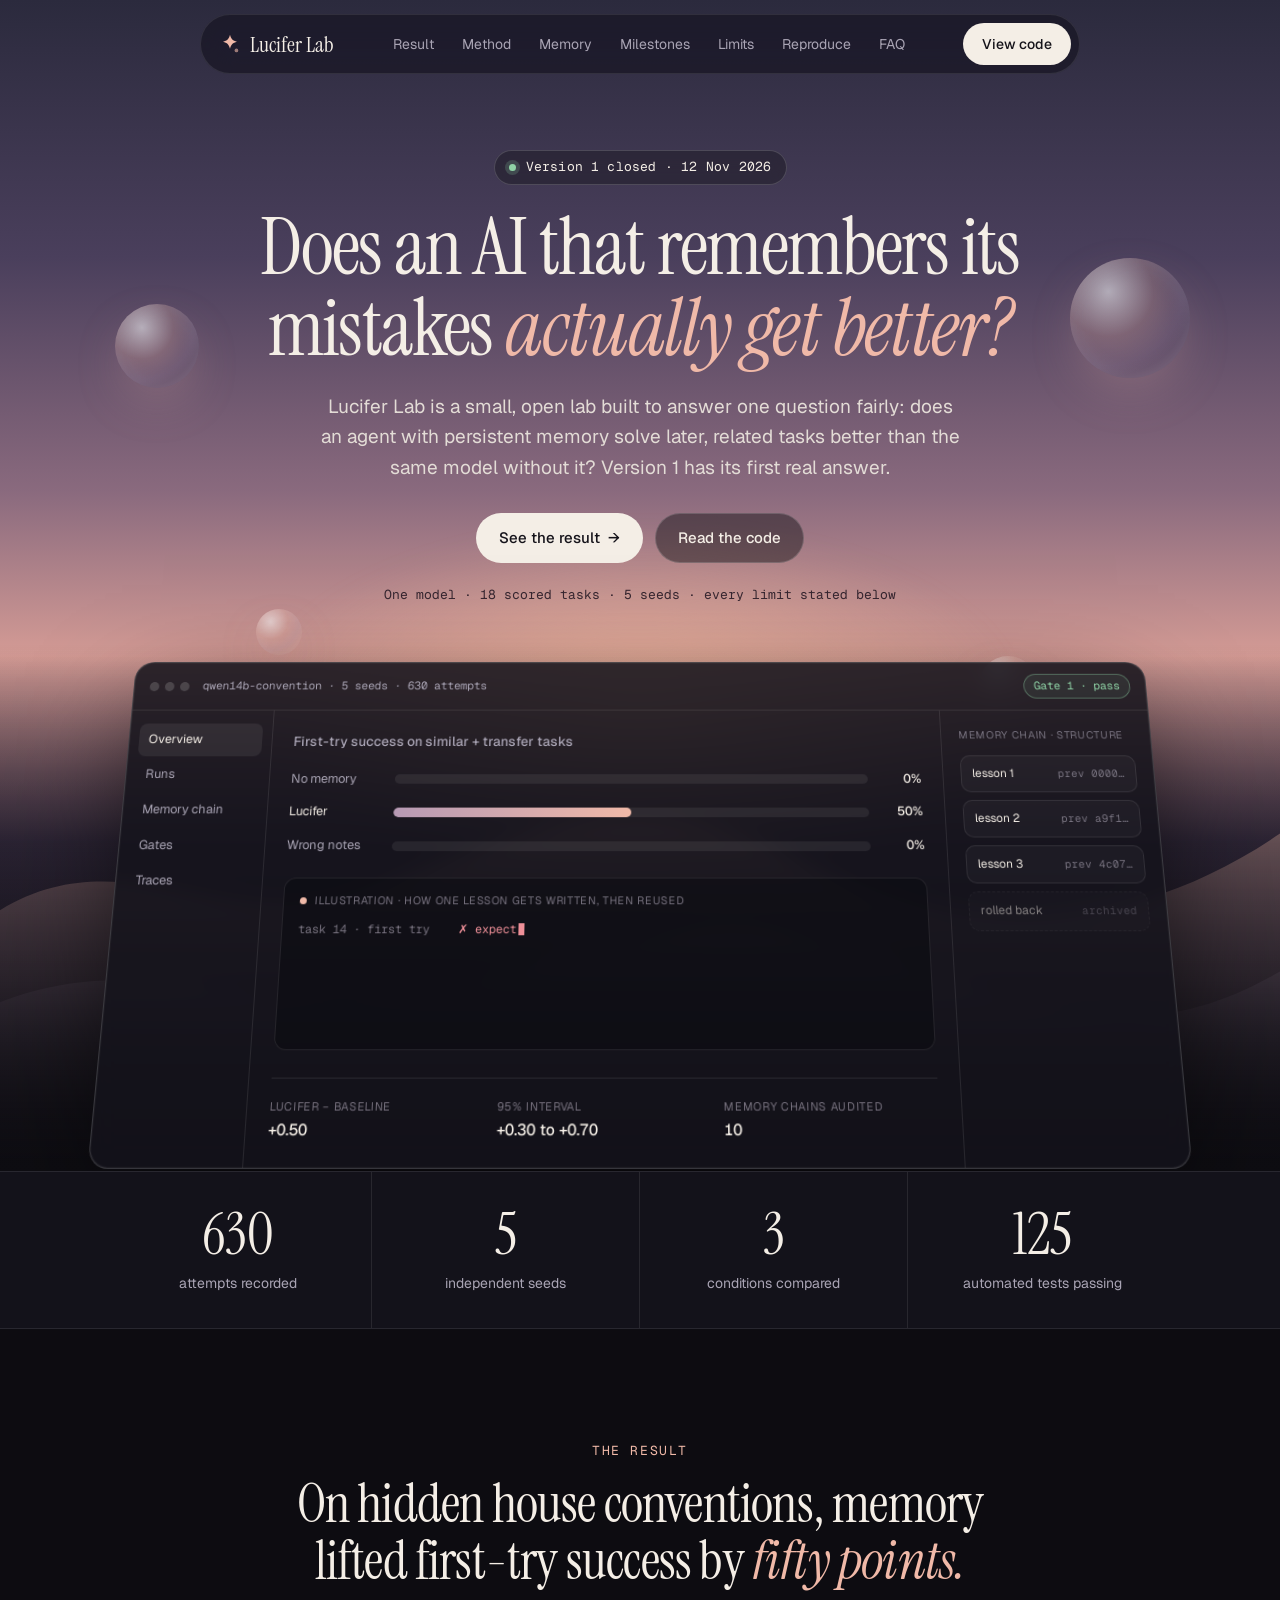
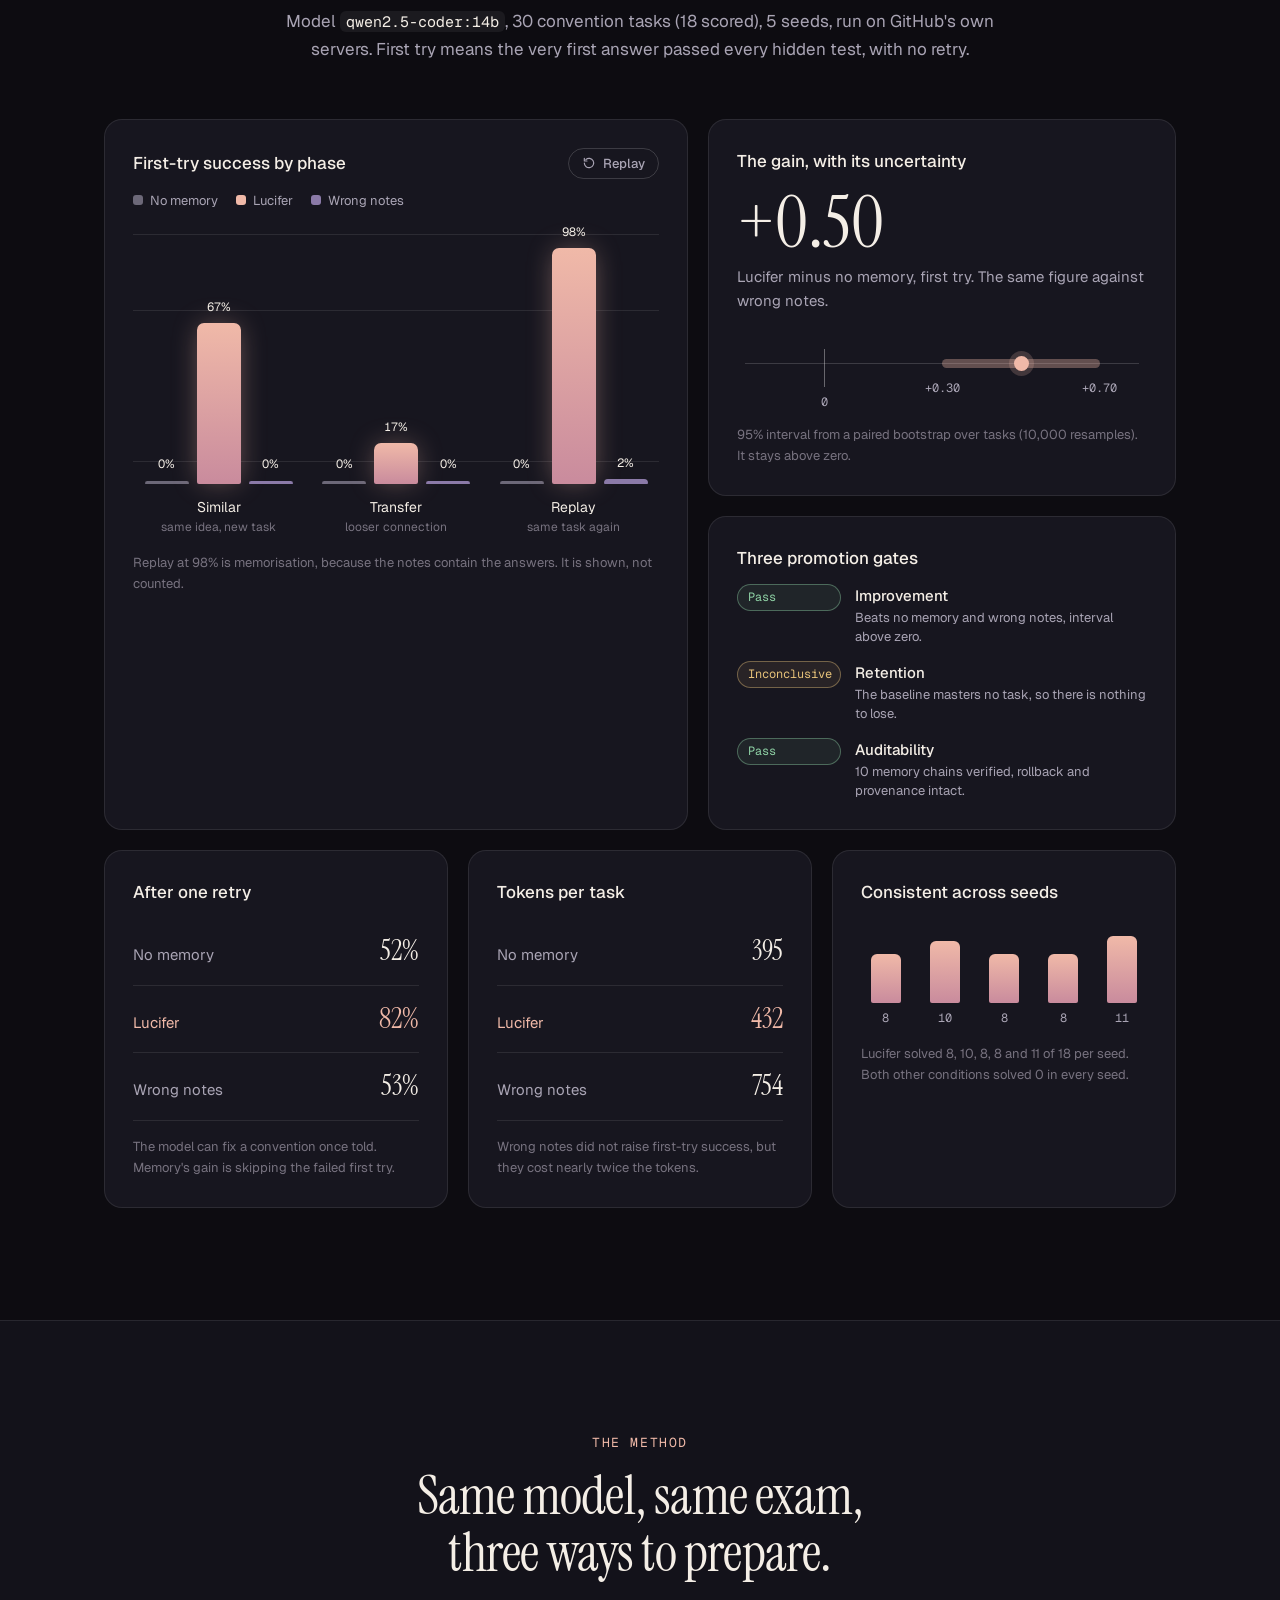
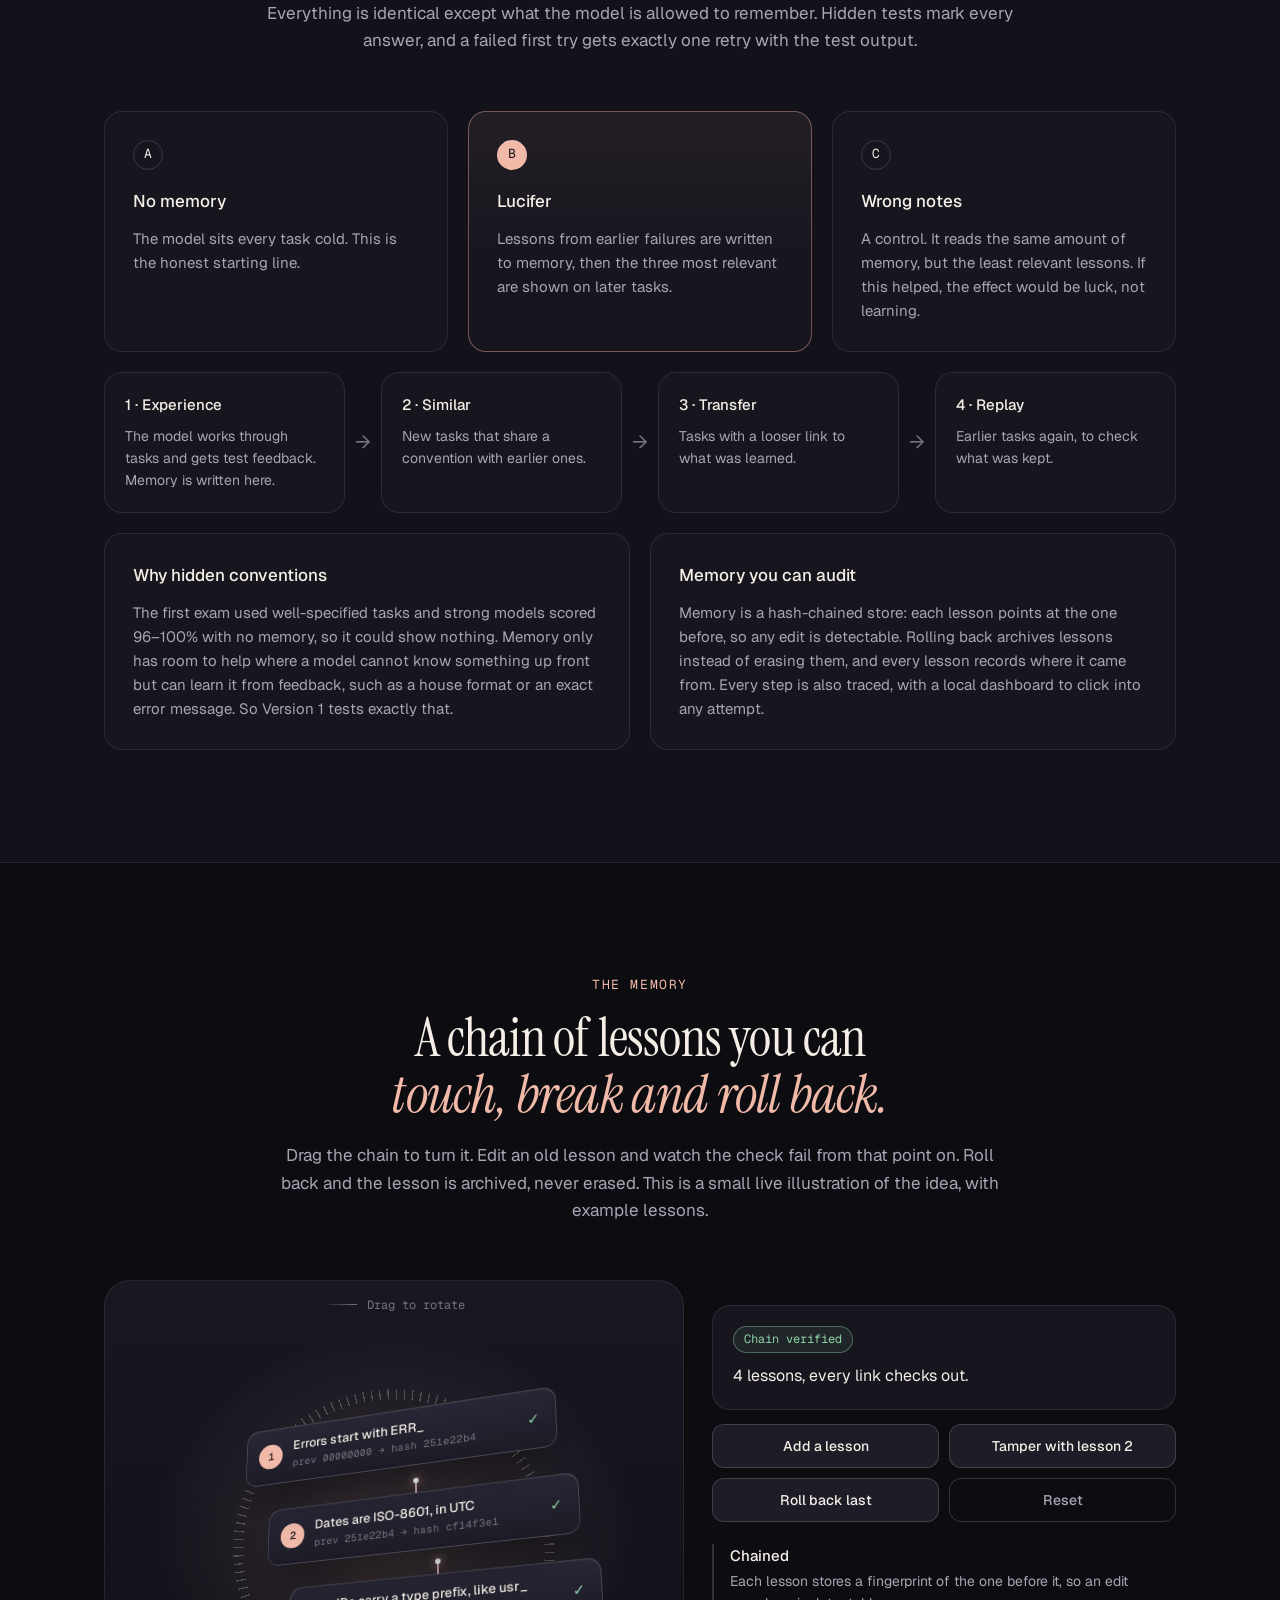
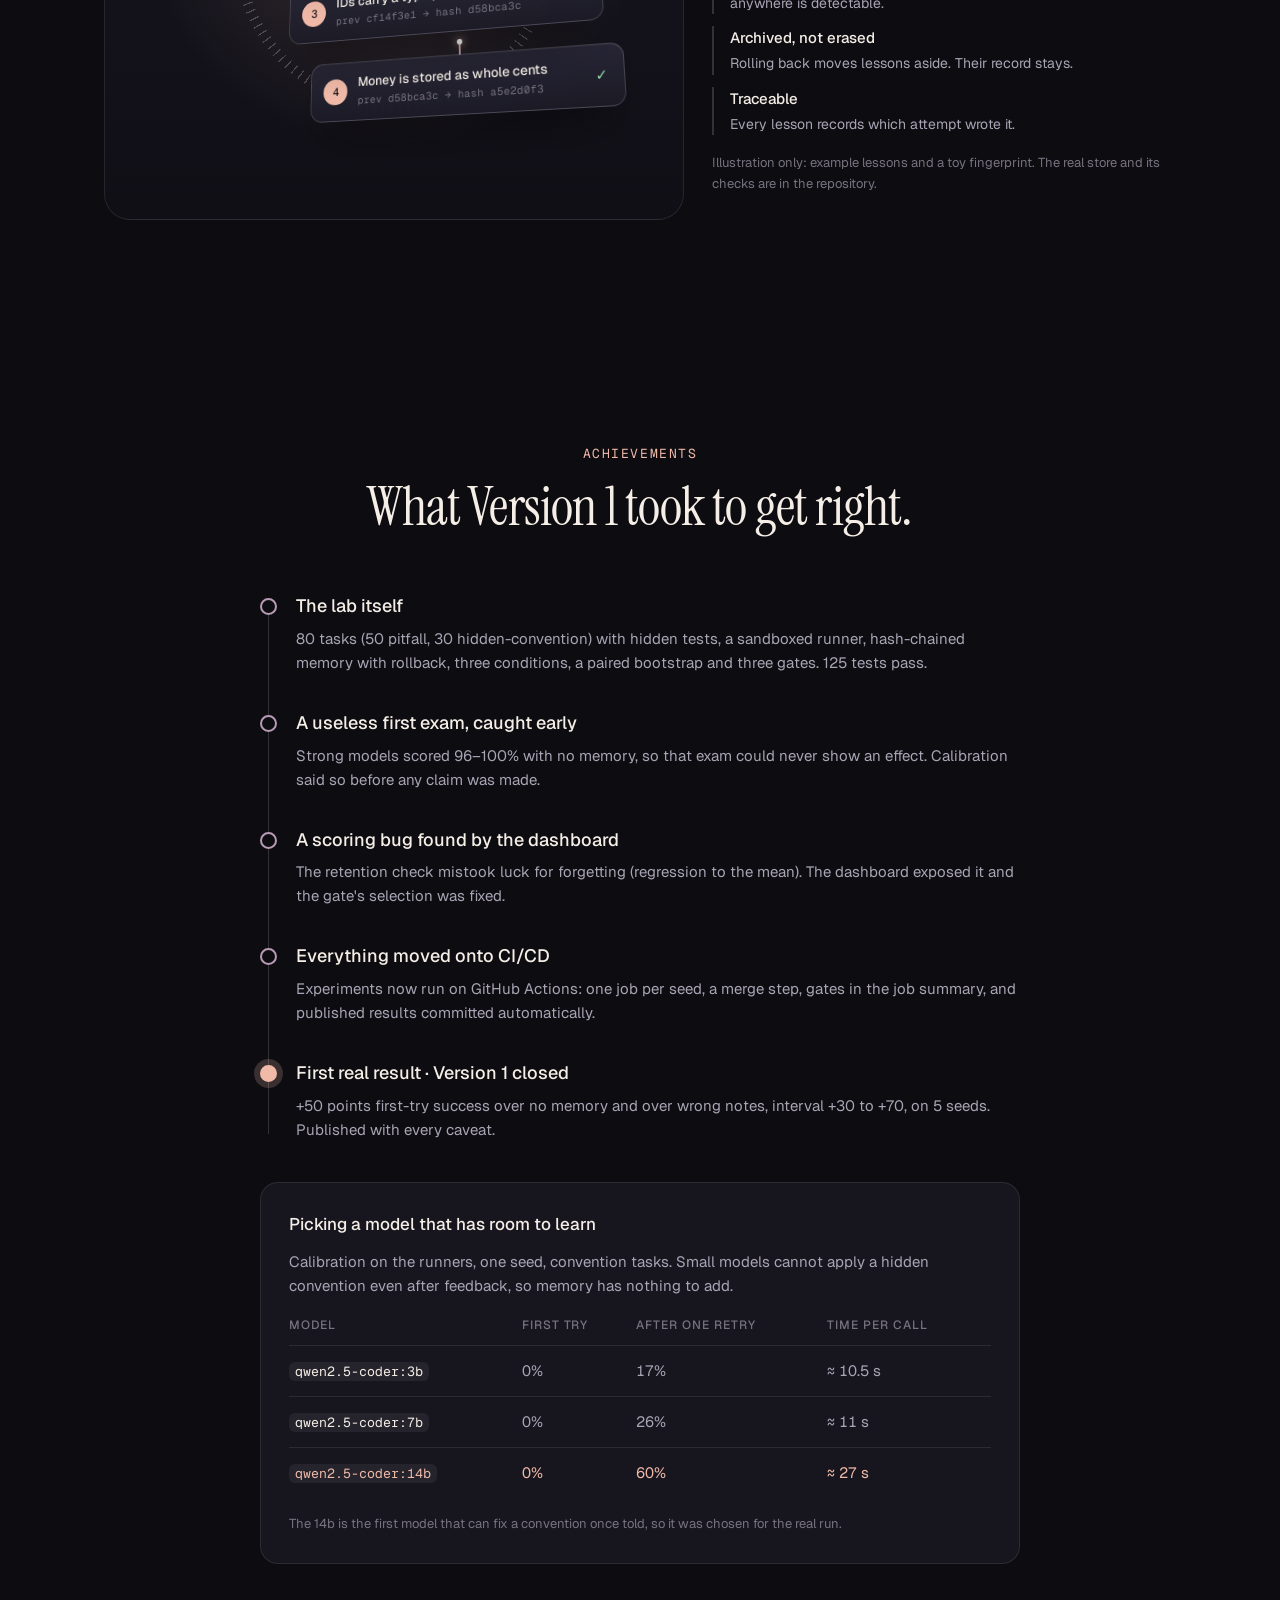
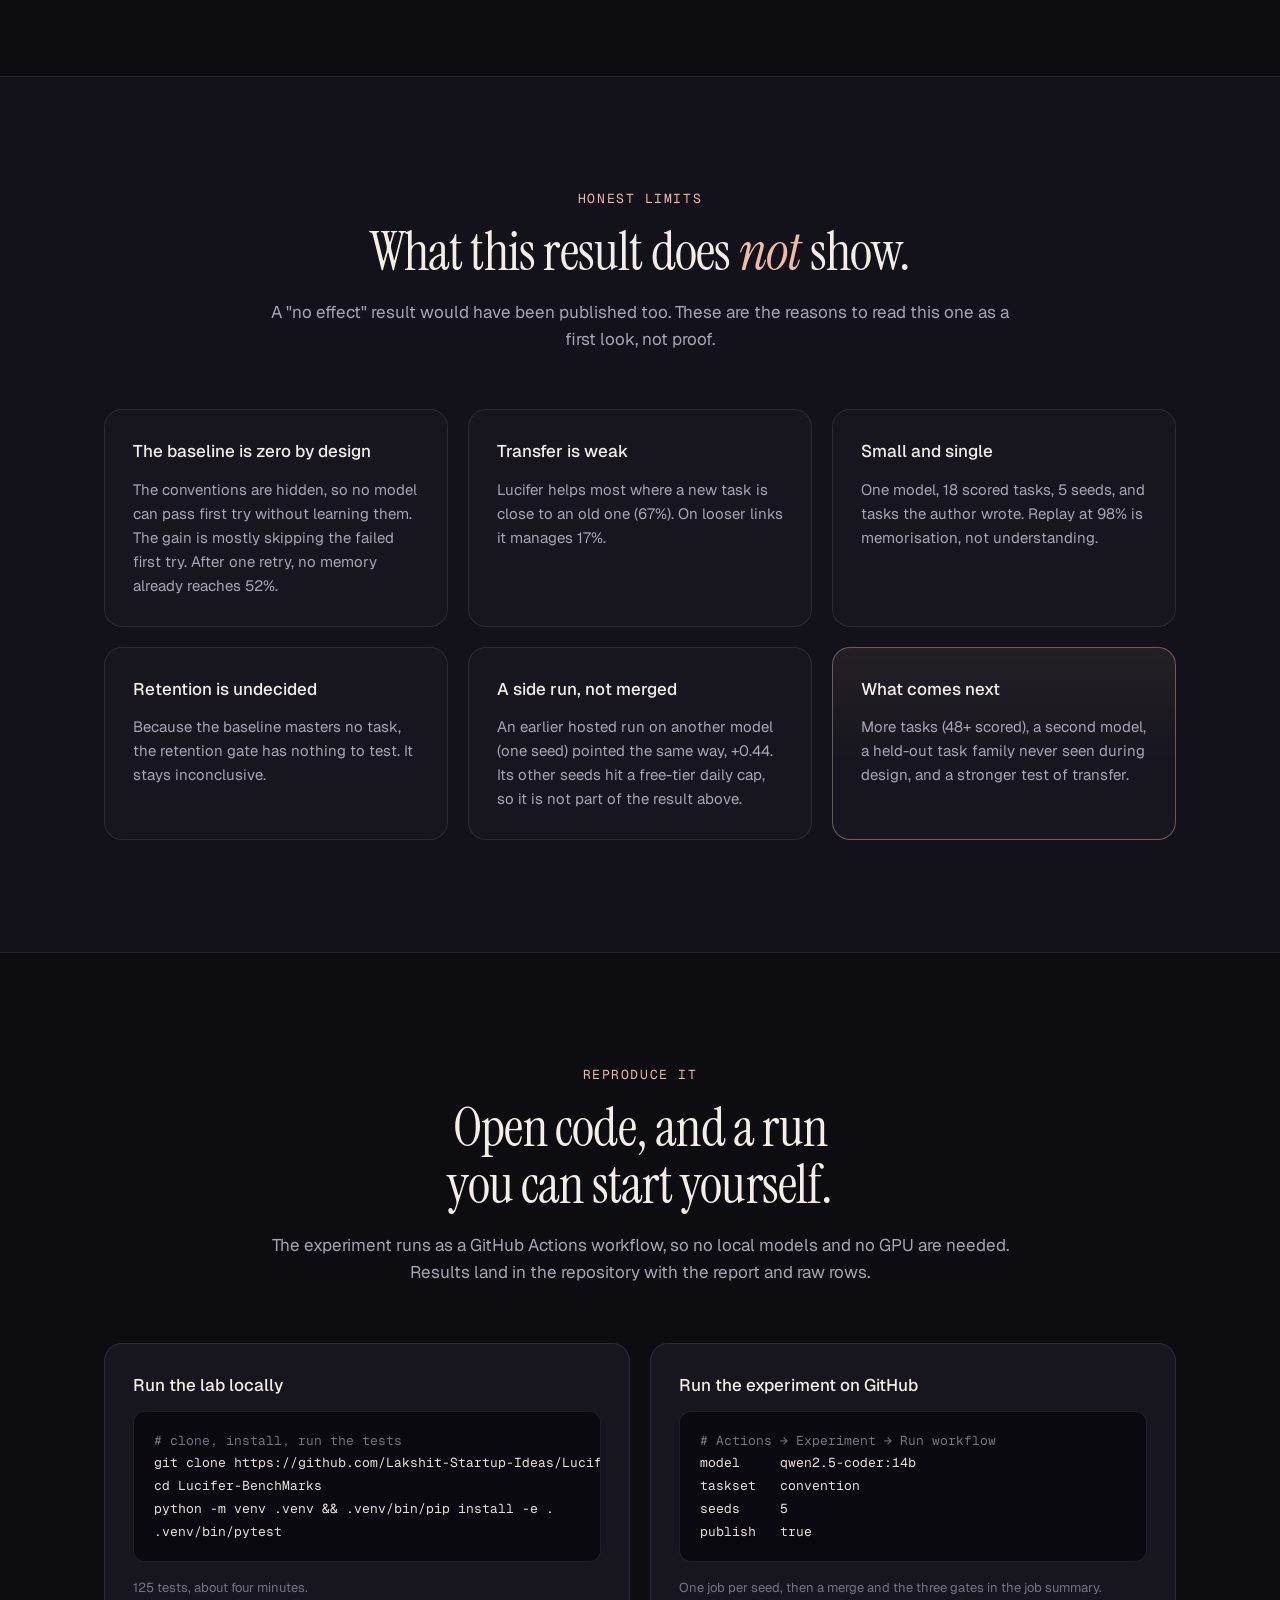
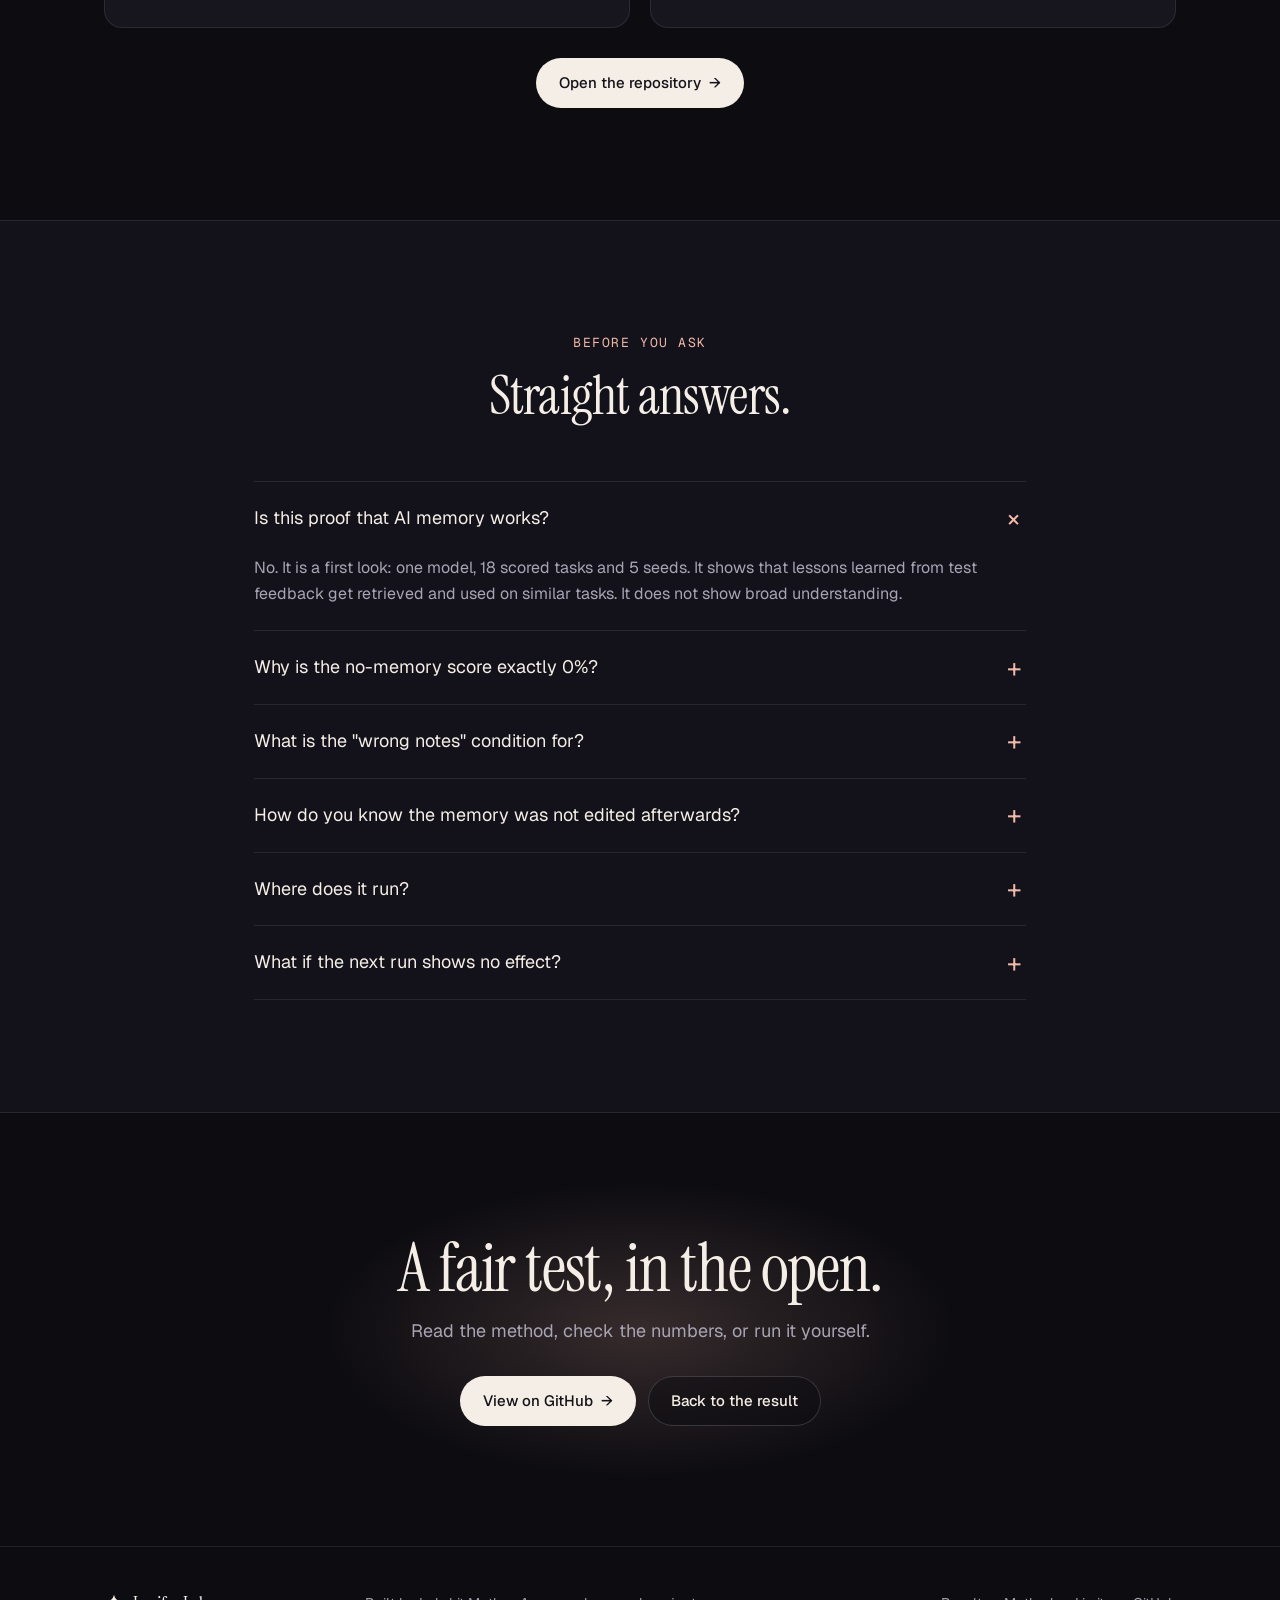
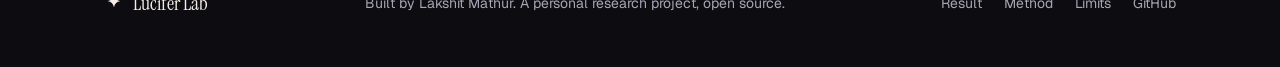
==== commit 8b1c0901: "Add 3D memory chain, live hero demo, pointer depth and chart replay" ====
--- a/index.html
+++ b/index.html
@@ -19,6 +19,8 @@
 <body>
 <a class="skip" href="#main">Skip to content</a>
 
+<div class="progress" aria-hidden="true"><i></i></div>
+
 <header class="nav-wrap">
   <nav class="nav" aria-label="Main">
     <a class="brand" href="#top" aria-label="Lucifer Lab, top of page">
@@ -28,6 +30,7 @@
     <ul class="nav-links" id="nav-links">
       <li><a href="#result">Result</a></li>
       <li><a href="#method">Method</a></li>
+      <li><a href="#memory">Memory</a></li>
       <li><a href="#milestones">Milestones</a></li>
       <li><a href="#limits">Limits</a></li>
       <li><a href="#reproduce">Reproduce</a></li>
@@ -45,8 +48,11 @@
 <!-- HERO -->
 <section class="hero" id="top">
   <div class="sky" aria-hidden="true">
-    <div class="sky-glow"></div>
-    <svg class="sky-fog" viewBox="0 0 1440 420" preserveAspectRatio="none">
+    <div class="sky-glow" data-depth="14"></div>
+    <div class="orbs">
+      <i class="orb o1" data-depth="34"></i><i class="orb o2" data-depth="22"></i><i class="orb o3" data-depth="46"></i><i class="orb o4" data-depth="28"></i>
+    </div>
+    <svg class="sky-fog" viewBox="0 0 1440 420" preserveAspectRatio="none" data-depth="-10">
       <defs>
         <linearGradient id="fog1" x1="0" y1="0" x2="0" y2="1"><stop offset="0" stop-color="#f0b9a8" stop-opacity=".55"/><stop offset="1" stop-color="#7d6a95" stop-opacity=".1"/></linearGradient>
         <linearGradient id="fog2" x1="0" y1="0" x2="0" y2="1"><stop offset="0" stop-color="#b79ab4" stop-opacity=".5"/><stop offset="1" stop-color="#1b1a28" stop-opacity=".2"/></linearGradient>
@@ -58,7 +64,7 @@
 
   <div class="wrap hero-inner">
     <p class="eyebrow"><span class="dot"></span> Version 1 closed · 12 Nov 2026</p>
-    <h1 class="reveal">Does an AI that remembers its mistakes <em>actually get better?</em></h1>
+    <h1 class="reveal" data-split>Does an AI that remembers its mistakes <em>actually get better?</em></h1>
     <p class="lede">Lucifer Lab is a small, open lab built to answer one question fairly: does an agent with persistent memory solve later, related tasks better than the same model without it? Version 1 has its first real answer.</p>
     <div class="cta-row">
       <a class="btn btn-light" href="#result">See the result <span aria-hidden="true">→</span></a>
@@ -68,6 +74,7 @@
   </div>
 
   <div class="wrap">
+    <div class="stage" data-stage>
     <figure class="app reveal" aria-label="Preview of the Lucifer Lab results view">
       <div class="app-bar">
         <span class="lights" aria-hidden="true"><i></i><i></i><i></i></span>
@@ -85,6 +92,10 @@
             <div class="mini-row hot"><span>Lucifer</span><div class="track"><i style="--w:50%"></i></div><b>50%</b></div>
             <div class="mini-row"><span>Wrong notes</span><div class="track"><i style="--w:0%"></i></div><b>0%</b></div>
           </div>
+          <div class="live" aria-label="Illustration of one lesson being written and reused">
+            <div class="live-head"><span class="live-dot"></span> Illustration · how one lesson gets written, then reused</div>
+            <ol class="live-log" id="live-log" aria-live="off"></ol>
+          </div>
           <div class="app-foot">
             <div><small>Lucifer − baseline</small><b>+0.50</b></div>
             <div><small>95% interval</small><b>+0.30 to +0.70</b></div>
@@ -100,6 +111,7 @@
         </aside>
       </div>
     </figure>
+    </div>
   </div>
 </section>
 
@@ -124,7 +136,10 @@
 
     <div class="grid-result">
       <article class="card card-chart reveal">
-        <h3>First-try success by phase</h3>
+        <div class="card-top">
+          <h3>First-try success by phase</h3>
+          <button class="replay" type="button" id="replay" aria-label="Replay the chart animation"><svg viewBox="0 0 24 24" width="14" height="14" aria-hidden="true"><path d="M4 12a8 8 0 1 0 2.6-5.9M4 4v4.5h4.5" fill="none" stroke="currentColor" stroke-width="2" stroke-linecap="round" stroke-linejoin="round"/></svg> Replay</button>
+        </div>
         <div class="legend" aria-hidden="true">
           <span><i class="sw sw-base"></i>No memory</span>
           <span><i class="sw sw-luc"></i>Lucifer</span>
@@ -133,25 +148,25 @@
         <div class="chart" role="table" aria-label="First-try success by phase and condition">
           <div class="col" role="row" aria-label="Similar tasks">
             <div class="bars">
-              <div class="bar b-base" style="--h:0%"><em>0%</em></div>
-              <div class="bar b-luc" style="--h:67%"><em>67%</em></div>
-              <div class="bar b-irr" style="--h:0%"><em>0%</em></div>
+              <div class="bar b-base" style="--h:0%" data-tip="No memory · 0 of 60"><em>0%</em></div>
+              <div class="bar b-luc" style="--h:67%" data-tip="Lucifer · 40 of 60"><em>67%</em></div>
+              <div class="bar b-irr" style="--h:0%" data-tip="Wrong notes · 0 of 60"><em>0%</em></div>
             </div>
             <p>Similar<small>same idea, new task</small></p>
           </div>
           <div class="col" role="row" aria-label="Transfer tasks">
             <div class="bars">
-              <div class="bar b-base" style="--h:0%"><em>0%</em></div>
-              <div class="bar b-luc" style="--h:17%"><em>17%</em></div>
-              <div class="bar b-irr" style="--h:0%"><em>0%</em></div>
+              <div class="bar b-base" style="--h:0%" data-tip="No memory · 0 of 30"><em>0%</em></div>
+              <div class="bar b-luc" style="--h:17%" data-tip="Lucifer · 5 of 30"><em>17%</em></div>
+              <div class="bar b-irr" style="--h:0%" data-tip="Wrong notes · 0 of 30"><em>0%</em></div>
             </div>
             <p>Transfer<small>looser connection</small></p>
           </div>
           <div class="col" role="row" aria-label="Replay tasks">
             <div class="bars">
-              <div class="bar b-base" style="--h:0%"><em>0%</em></div>
-              <div class="bar b-luc" style="--h:98%"><em>98%</em></div>
-              <div class="bar b-irr" style="--h:2%"><em>2%</em></div>
+              <div class="bar b-base" style="--h:0%" data-tip="No memory · 0 of 60"><em>0%</em></div>
+              <div class="bar b-luc" style="--h:98%" data-tip="Lucifer · 59 of 60"><em>98%</em></div>
+              <div class="bar b-irr" style="--h:2%" data-tip="Wrong notes · 1 of 60"><em>2%</em></div>
             </div>
             <p>Replay<small>same task again</small></p>
           </div>
@@ -162,7 +177,7 @@
       <div class="stack">
         <article class="card reveal">
           <h3>The gain, with its uncertainty</h3>
-          <p class="big">+0.50</p>
+          <p class="big" data-num="0.50" data-prefix="+">+0.50</p>
           <p class="sub">Lucifer minus no memory, first try. The same figure against wrong notes.</p>
           <div class="axis" aria-label="95 percent interval from plus 0.30 to plus 0.70 on a scale from minus 0.2 to plus 0.8">
             <div class="axis-line"></div>
@@ -262,6 +277,45 @@
         <h3>Memory you can audit</h3>
         <p>Memory is a hash-chained store: each lesson points at the one before, so any edit is detectable. Rolling back archives lessons instead of erasing them, and every lesson records where it came from. Every step is also traced, with a local dashboard to click into any attempt.</p>
       </article>
+    </div>
+  </div>
+</section>
+
+<!-- MEMORY (interactive 3D) -->
+<section class="section memory" id="memory">
+  <div class="wrap">
+    <div class="section-head reveal">
+      <p class="kicker">The memory</p>
+      <h2>A chain of lessons you can <em>touch, break and roll back.</em></h2>
+      <p>Drag the chain to turn it. Edit an old lesson and watch the check fail from that point on. Roll back and the lesson is archived, never erased. This is a small live illustration of the idea, with example lessons.</p>
+    </div>
+
+    <div class="mem-grid">
+      <div class="mem-stage reveal" id="mem-stage" tabindex="0" role="group" aria-label="3D view of a hash-chained memory. Drag, or use the arrow keys, to rotate it.">
+        <div class="dial" id="dial" aria-hidden="true"></div>
+        <ol class="scene" id="scene"></ol>
+        <p class="hint" aria-hidden="true"><span></span> Drag to rotate</p>
+        <noscript><p class="nojs">The live chain needs JavaScript. In short: each lesson stores a fingerprint of the one before it, so editing an old lesson breaks every link after it.</p></noscript>
+      </div>
+
+      <div class="mem-side reveal">
+        <div class="mem-status" id="mem-status" role="status" aria-live="polite">
+          <span class="chip chip-ok" id="mem-chip">Chain verified</span>
+          <p id="mem-msg">4 lessons, every link checks out.</p>
+        </div>
+        <div class="mem-actions">
+          <button class="mbtn" type="button" id="m-add">Add a lesson</button>
+          <button class="mbtn" type="button" id="m-tamper" aria-pressed="false">Tamper with lesson 2</button>
+          <button class="mbtn" type="button" id="m-roll">Roll back last</button>
+          <button class="mbtn mbtn-quiet" type="button" id="m-reset">Reset</button>
+        </div>
+        <ul class="mem-notes">
+          <li><b>Chained</b><span>Each lesson stores a fingerprint of the one before it, so an edit anywhere is detectable.</span></li>
+          <li><b>Archived, not erased</b><span>Rolling back moves lessons aside. Their record stays.</span></li>
+          <li><b>Traceable</b><span>Every lesson records which attempt wrote it.</span></li>
+        </ul>
+        <p class="foot">Illustration only: example lessons and a toy fingerprint. The real store and its checks are in the repository.</p>
+      </div>
     </div>
   </div>
 </section>
--- a/styles.css
+++ b/styles.css
@@ -320,3 +320,156 @@
   .hero-inner > * { animation: none; }
   .js .reveal, .js .bar, .js .dots i, .js .track i, .js .axis-range { opacity: 1; transform: none; transition: none; }
 }
+
+
+/* ===== MOTION LAYER: depth, 3D chain, live demo ===== */
+
+/* scroll progress */
+.progress { position: fixed; top: 0; left: 0; right: 0; height: 2px; z-index: 60; pointer-events: none; }
+.progress i { display: block; height: 100%; width: 100%; background: linear-gradient(90deg, var(--lilac), var(--peach)); transform-origin: left; transform: scaleX(var(--p, 0)); }
+
+/* headline: words blur in one by one (only when JS has split it) */
+.hero h1.split { animation: none; opacity: 1; transform: none; }
+.hero h1.split .w { display: inline-block; opacity: 0; filter: blur(14px); transform: translateY(10px); animation: wordin .9s cubic-bezier(.2,.8,.2,1) forwards; animation-delay: calc(var(--i) * 70ms + 120ms); }
+@keyframes wordin { to { opacity: 1; filter: blur(0); transform: none; } }
+.js .section-head.reveal h2 { filter: blur(10px); transition: filter .9s ease; }
+.js .section-head.reveal.in h2 { filter: blur(0); }
+
+/* hero depth: floating glass orbs + parallax layers */
+.sky [data-depth] { will-change: transform; }
+.orbs { position: absolute; inset: 0; pointer-events: none; }
+.orb { position: absolute; display: block; border-radius: 50%; background: radial-gradient(circle at 32% 28%, rgba(255,255,255,.55), rgba(240,185,168,.22) 38%, rgba(183,154,180,.12) 62%, rgba(255,255,255,0) 72%); box-shadow: inset 0 0 22px rgba(255,255,255,.12), 0 18px 50px -10px rgba(240,185,168,.25); animation: bob 9s ease-in-out infinite; }
+.o1 { width: 84px; height: 84px; left: 9%; top: 26%; }
+.o2 { width: 46px; height: 46px; left: 20%; top: 52%; animation-delay: -3s; animation-duration: 11s; }
+.o3 { width: 120px; height: 120px; right: 7%; top: 22%; animation-delay: -5s; animation-duration: 12s; }
+.o4 { width: 58px; height: 58px; right: 19%; top: 56%; animation-delay: -1.5s; animation-duration: 10s; }
+@keyframes bob { 0%, 100% { margin-top: 0; } 50% { margin-top: -18px; } }
+
+/* hero app card: tilts back, then flattens on scroll; follows the pointer */
+.stage { transform-origin: 50% 0; will-change: transform; transition: transform .12s linear; }
+.app { position: relative; }
+.app::after { content: ""; position: absolute; inset: 0; border-radius: inherit; pointer-events: none; background: radial-gradient(420px circle at var(--mx, 50%) var(--my, 0%), rgba(255,255,255,.07), transparent 60%); opacity: var(--glare, 0); transition: opacity .3s; }
+
+/* live demo inside the card */
+.live { margin-top: 22px; padding: 14px 16px; border: 1px solid var(--line); border-radius: 12px; background: rgba(8,7,12,.45); }
+.live-head { display: flex; align-items: center; gap: 8px; font-size: 11px; color: var(--faint); text-transform: uppercase; letter-spacing: .06em; }
+.live-dot { width: 7px; height: 7px; border-radius: 50%; background: var(--peach); box-shadow: 0 0 0 0 rgba(240,185,168,.6); animation: ping 1.8s infinite; }
+@keyframes ping { 70% { box-shadow: 0 0 0 8px rgba(240,185,168,0); } 100% { box-shadow: 0 0 0 0 rgba(240,185,168,0); } }
+.live-log { margin-top: 10px; display: grid; gap: 6px; min-height: 112px; align-content: start; font-family: var(--mono); font-size: 12px; line-height: 1.5; }
+.live-log li { display: grid; grid-template-columns: 152px 1fr; gap: 10px; color: var(--muted); animation: rise .45s both; }
+.live-log .k { color: var(--faint); }
+.live-log .bad { color: #ee8f98; }
+.live-log .mem { color: var(--peach); }
+.live-log .good { color: var(--ok); }
+.live-log .caret::after { content: ""; display: inline-block; width: 6px; height: 12px; margin-left: 2px; vertical-align: -2px; background: currentColor; animation: blink 1s steps(2) infinite; }
+@keyframes blink { 50% { opacity: 0; } }
+.app-chain .blk { transition: border-color .4s, background .4s, box-shadow .4s; }
+.app-chain .blk.flash { border-color: rgba(240,185,168,.7); background: rgba(240,185,168,.1); box-shadow: 0 0 0 4px rgba(240,185,168,.12); }
+.mini-row .track i { animation: breathe 5.5s ease-in-out infinite; }
+@keyframes breathe { 0%, 100% { filter: brightness(1); } 50% { filter: brightness(1.25); } }
+
+/* benchmark chart: replay, hover focus, tooltips, staggered growth */
+.card-top { display: flex; align-items: center; justify-content: space-between; gap: 12px; }
+.card-top h3 { margin-bottom: 12px; }
+.replay { display: inline-flex; align-items: center; gap: 7px; margin-bottom: 12px; padding: 6px 13px; font: 500 13px var(--sans); color: var(--muted); background: transparent; border: 1px solid var(--line-2); border-radius: 999px; cursor: pointer; transition: color .2s, border-color .2s, background .2s; }
+.replay:hover { color: var(--text); border-color: var(--peach); background: rgba(240,185,168,.08); }
+.replay svg { transition: transform .5s; }
+.replay:hover svg { transform: rotate(-200deg); }
+.chart .col { transition: opacity .25s, transform .25s; }
+.chart:hover .col:not(:hover) { opacity: .42; }
+.js .col:nth-child(2) .bar { transition-delay: .35s; }
+.js .col:nth-child(3) .bar { transition-delay: .55s; }
+.js .chart.reset .bar { transform: scaleY(0); transition: none; }
+.js .chart.reset .bar em { opacity: 0; }
+.bar em { transition: opacity .4s .7s; }
+.bar::after { content: attr(data-tip); position: absolute; left: 50%; bottom: calc(100% + 28px); transform: translate(-50%, 6px); padding: 5px 10px; border-radius: 8px; background: #0a0910; border: 1px solid var(--line-2); font-size: 12px; white-space: nowrap; color: var(--text); opacity: 0; pointer-events: none; transition: opacity .2s, transform .2s; z-index: 3; }
+.bar:hover::after { opacity: 1; transform: translate(-50%, 0); }
+.bar { transition: filter .2s; }
+.bar:hover { filter: brightness(1.15); }
+.b-luc { box-shadow: 0 0 28px -4px rgba(240,185,168,.45); }
+
+/* cards: pointer glare (tilt itself is set inline by the script) */
+.card, .step { --mx: 50%; --my: 0%; }
+.card::before, .step::before { content: ""; position: absolute; inset: 0; border-radius: inherit; pointer-events: none; background: radial-gradient(320px circle at var(--mx) var(--my), rgba(255,255,255,.07), transparent 65%); opacity: 0; transition: opacity .3s; }
+.step { position: relative; }
+.card:hover::before, .step:hover::before { opacity: 1; }
+
+/* 3D memory chain */
+.memory { position: relative; overflow: hidden; }
+.mem-grid { display: grid; grid-template-columns: 1.25fr 1fr; gap: 28px; align-items: center; }
+.mem-grid > * { min-width: 0; }
+.mem-stage { position: relative; height: 540px; border: 1px solid var(--line); border-radius: 26px; overflow: hidden; cursor: grab; touch-action: pan-y; user-select: none; -webkit-user-select: none; perspective: 1100px; background: radial-gradient(60% 55% at 50% 48%, rgba(240,185,168,.16), transparent 70%), linear-gradient(180deg, #181722, #100f16); }
+.mem-stage.drag { cursor: grabbing; }
+.mem-stage:focus-visible { outline-offset: 4px; border-radius: 26px; }
+.dial { position: absolute; left: 50%; top: 50%; width: 470px; height: 470px; margin: -235px 0 0 -235px; border-radius: 50%; background: repeating-conic-gradient(from 0deg, rgba(255,255,255,.4) 0 .45deg, transparent .45deg 3deg); -webkit-mask: radial-gradient(circle, transparent 0 calc(50% - 16px), #000 calc(50% - 15px) calc(50% - 6px), transparent calc(50% - 5px)); mask: radial-gradient(circle, transparent 0 calc(50% - 16px), #000 calc(50% - 15px) calc(50% - 6px), transparent calc(50% - 5px)); transform: rotate(var(--dr, 0deg)); opacity: .55; }
+.scene { position: absolute; left: 50%; top: 50%; width: 0; height: 0; margin: 0; padding: 0; transform-style: preserve-3d; transform: scale(var(--s, 1)) rotateX(var(--rx, 16deg)) rotateY(var(--ry, -24deg)); will-change: transform; }
+.plate { --pw: 340px; position: absolute; left: calc(var(--pw) / -2); top: calc(var(--y, 0) * 1px - 32px); width: var(--pw); height: 64px; display: flex; align-items: center; gap: 12px; padding: 0 16px 0 14px; border-radius: 14px; border: 1px solid var(--line-2); background: linear-gradient(180deg, rgba(40,38,54,.96), rgba(27,26,37,.96)); box-shadow: 0 24px 50px -18px rgba(0,0,0,.7), inset 0 1px 0 rgba(255,255,255,.06); transform: translate3d(calc(var(--i) * var(--ox, 12px)), 0, calc(var(--i) * -34px)); transition: transform .7s cubic-bezier(.2,.8,.2,1), opacity .5s, border-color .4s, top .6s cubic-bezier(.2,.8,.2,1); animation: plate-in .8s cubic-bezier(.2,.8,.2,1) backwards; }
+@keyframes plate-in { from { opacity: 0; transform: translate3d(calc(var(--i) * var(--ox, 12px)), -120px, 140px); } }
+.p-n { flex: none; width: 28px; height: 28px; display: grid; place-items: center; border-radius: 50%; font: 500 12px var(--mono); color: #1a1016; background: var(--peach); }
+.p-t { min-width: 0; flex: 1; }
+.p-t b { display: block; font-weight: 500; font-size: 14px; line-height: 1.3; white-space: nowrap; overflow: hidden; text-overflow: ellipsis; }
+.p-t code { display: block; margin-top: 3px; padding: 0; background: none; color: var(--faint); font-size: 11px; white-space: nowrap; overflow: hidden; text-overflow: ellipsis; }
+.p-s { flex: none; font-size: 15px; color: var(--ok); }
+.plate:not(:first-child)::before { content: ""; position: absolute; left: 50%; top: -17px; width: 2px; height: 17px; margin-left: -1px; background: linear-gradient(var(--peach), var(--lilac)); }
+.plate:not(:first-child)::after { content: ""; position: absolute; left: 50%; top: -17px; width: 6px; height: 6px; margin-left: -3px; border-radius: 50%; background: #fff; box-shadow: 0 0 10px var(--peach); animation: pulse 2.2s ease-in-out infinite; animation-delay: calc(var(--i) * .25s); }
+@keyframes pulse { 0% { transform: translateY(-2px); opacity: 0; } 20% { opacity: 1; } 80% { opacity: 1; } 100% { transform: translateY(15px); opacity: 0; } }
+.plate.bad { border-color: rgba(238,143,152,.75); background: linear-gradient(180deg, rgba(70,32,40,.96), rgba(40,22,28,.96)); }
+.plate.bad .p-n { background: #ee8f98; }
+.plate.bad .p-s { color: #ee8f98; }
+.plate.bad b { text-decoration: line-through; text-decoration-color: rgba(238,143,152,.8); }
+.plate.unver { opacity: .55; border-style: dashed; }
+.plate.unver .p-s { color: var(--mid); }
+.plate.bad::before, .plate.unver::before { background: linear-gradient(#ee8f98, #7a4650); }
+.plate.unver::before { background: repeating-linear-gradient(#ee8f98 0 3px, transparent 3px 6px); }
+.plate.unver::after { display: none; }
+.plate.archived { opacity: .42; border-style: dashed; transform: translate3d(calc(var(--pw) * var(--ax, .14)), 0, -20px) scale(.94); }
+.plate.archived::before, .plate.archived::after { display: none; }
+.plate.archived .p-s { color: var(--faint); }
+.hint { position: absolute; left: 0; right: 0; top: 16px; display: flex; align-items: center; justify-content: center; gap: 10px; margin: 0; font: 12px var(--mono); color: var(--faint); pointer-events: none; transition: opacity .4s; }
+.hint span { width: 34px; height: 1px; background: linear-gradient(90deg, transparent, var(--faint)); }
+.mem-stage.touched .hint { opacity: 0; }
+.nojs { position: absolute; inset: auto 20px 20px; font-size: 14px; color: var(--muted); }
+
+.mem-status { display: flex; flex-direction: column; align-items: flex-start; gap: 10px; padding: 20px; border: 1px solid var(--line); border-radius: var(--r); background: var(--card); }
+.mem-status p { color: var(--text); font-size: 16px; }
+.mem-status.bad { border-color: rgba(238,143,152,.5); }
+.chip-bad { color: #ee8f98; border-color: rgba(238,143,152,.45); background: rgba(238,143,152,.08); }
+.mem-actions { display: grid; grid-template-columns: 1fr 1fr; gap: 10px; margin-top: 14px; }
+.mbtn { padding: 12px 14px; font: 500 14px var(--sans); color: var(--text); background: var(--card-2); border: 1px solid var(--line-2); border-radius: 12px; cursor: pointer; transition: background .2s, border-color .2s, transform .2s; }
+.mbtn:hover:not(:disabled) { background: #26242f; border-color: var(--peach); transform: translateY(-1px); }
+.mbtn:disabled { opacity: .4; cursor: not-allowed; }
+.mbtn[aria-pressed="true"] { border-color: #ee8f98; color: #ee8f98; }
+.mbtn-quiet { background: transparent; color: var(--muted); }
+.mem-notes { display: grid; gap: 12px; margin-top: 22px; }
+.mem-notes li { display: grid; gap: 2px; padding-left: 16px; border-left: 2px solid var(--line-2); }
+.mem-notes b { font-weight: 500; font-size: 15px; }
+.mem-notes span { color: var(--muted); font-size: 14px; }
+.mem-side .foot { margin-top: 18px; }
+
+@media (max-width: 980px) {
+  .mem-grid { grid-template-columns: 1fr; }
+  .o3 { width: 80px; height: 80px; }
+}
+@media (max-width: 760px) {
+  .orbs { display: none; }
+  .mem-stage { height: 440px; }
+  .dial { width: 360px; height: 360px; margin: -180px 0 0 -180px; }
+  .plate { --pw: 256px; --ax: .08; --ox: 3px; }
+  .plate .pv { display: none; }
+  .p-t b { font-size: 13px; }
+  .live-log li { grid-template-columns: 1fr; gap: 0; }
+  .live-log { min-height: 150px; }
+  .mem-actions { grid-template-columns: 1fr 1fr; }
+  .bar::after { display: none; }
+}
+@media (hover: none) {
+  .card::before, .step::before, .app::after { display: none; }
+}
+@media (prefers-reduced-motion: reduce) {
+  .orb, .live-dot, .mini-row .track i, .plate::after { animation: none !important; }
+  .hero h1.split .w { animation: none; opacity: 1; filter: none; transform: none; }
+  .js .section-head.reveal h2 { filter: none; }
+  .plate { animation: none; transition: none; }
+  .stage { transition: none; }
+  .progress { display: none; }
+}
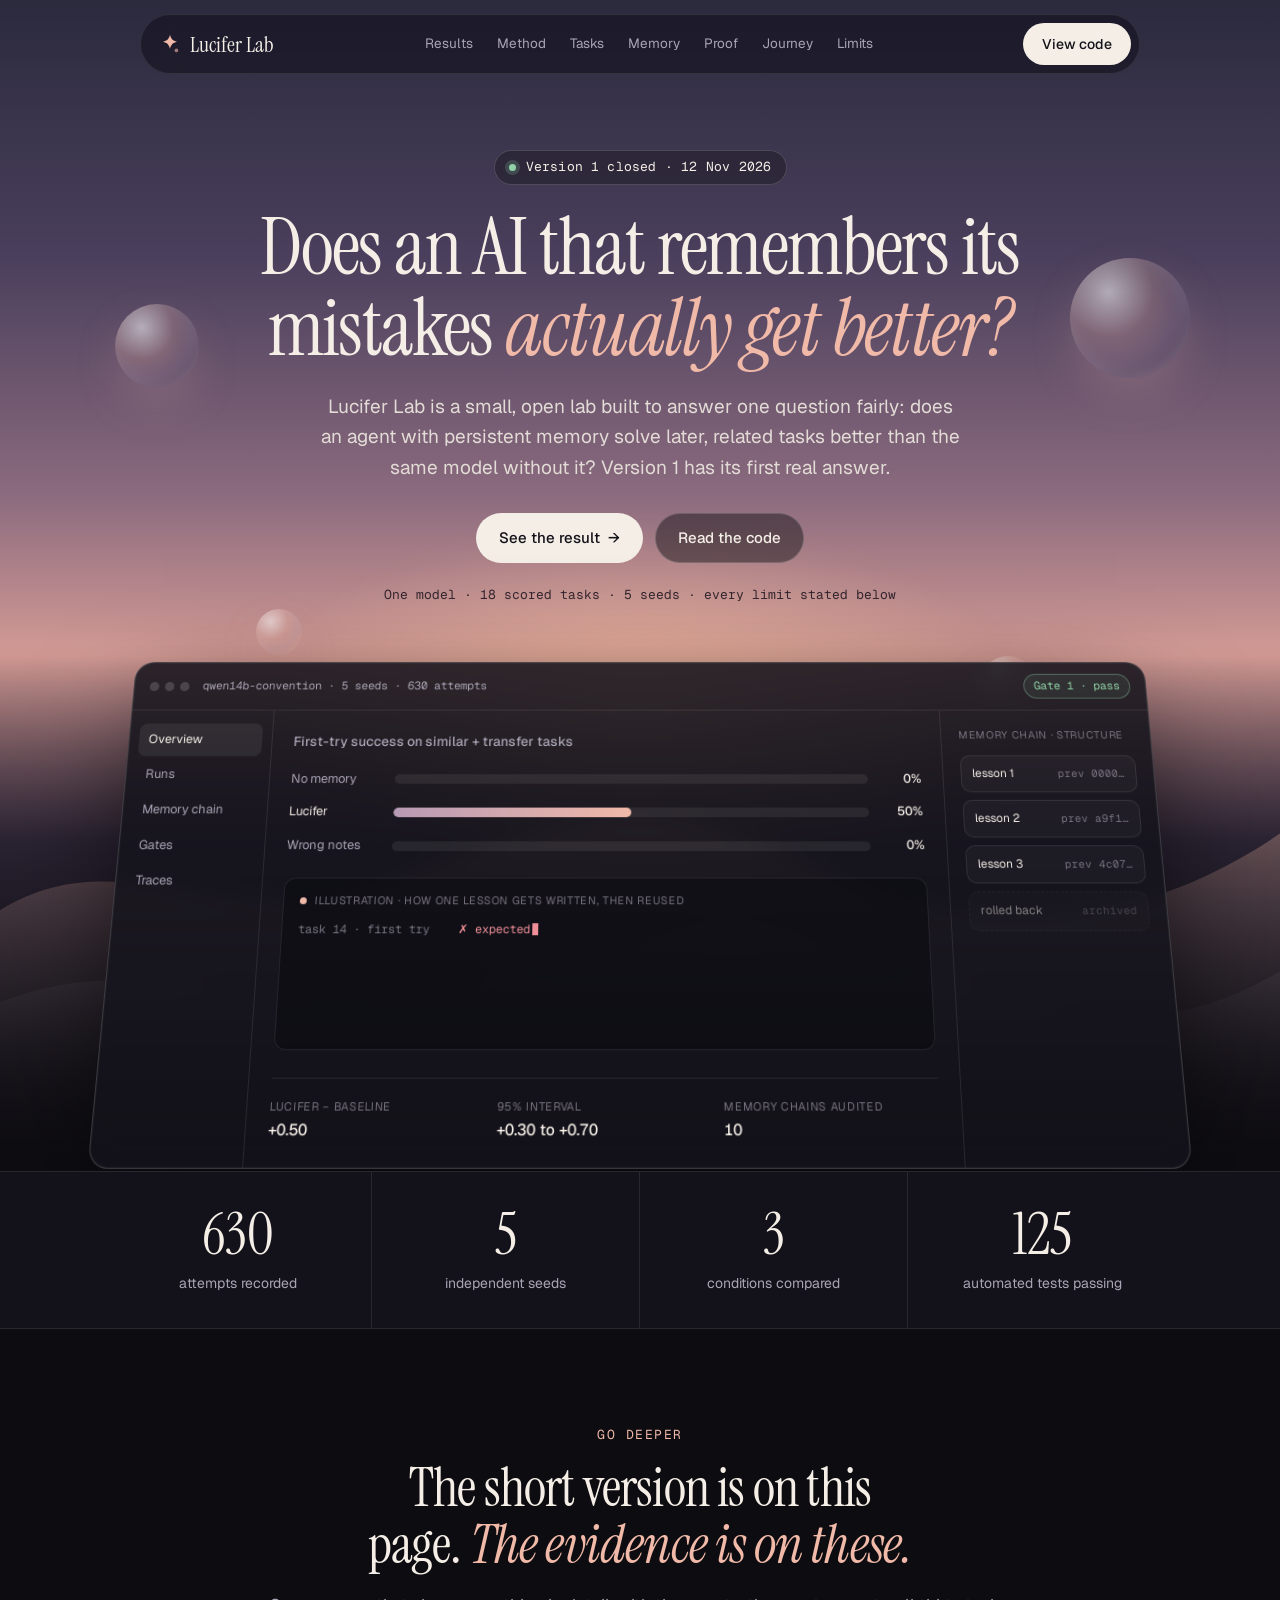
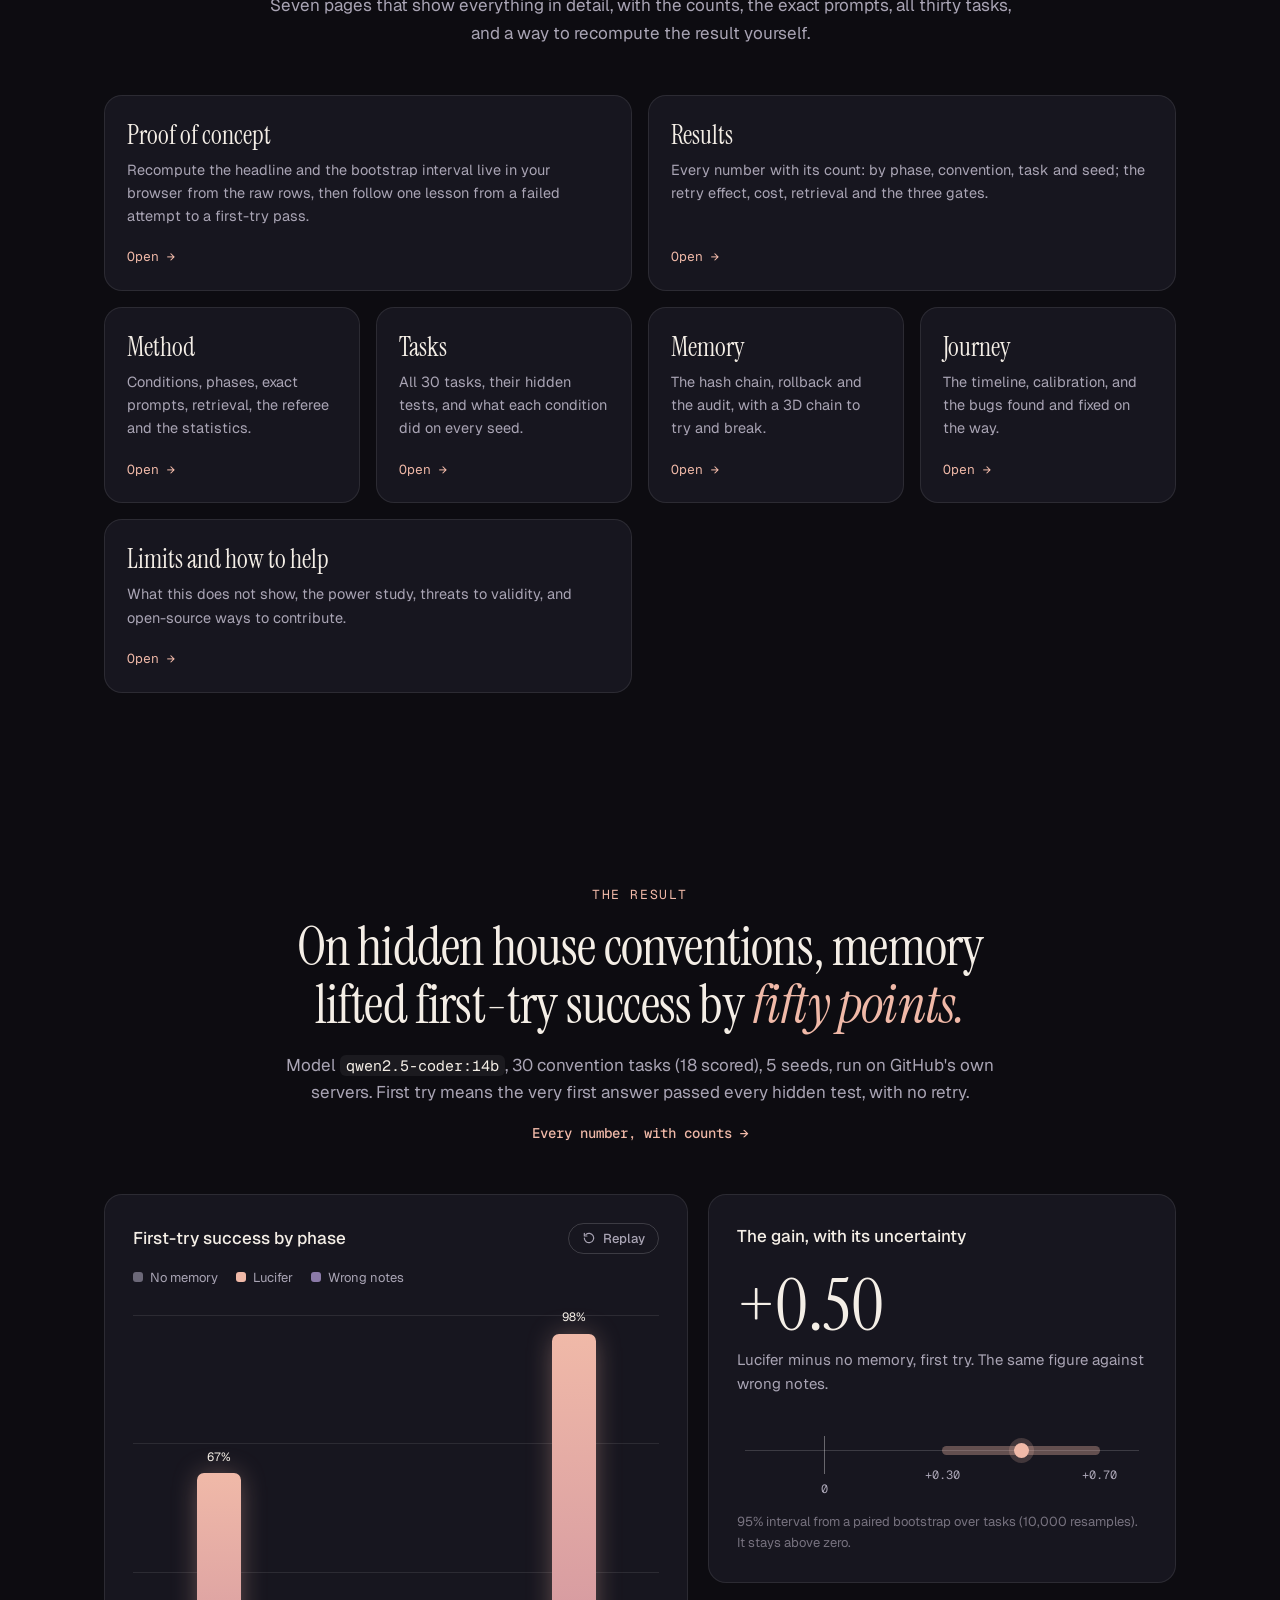
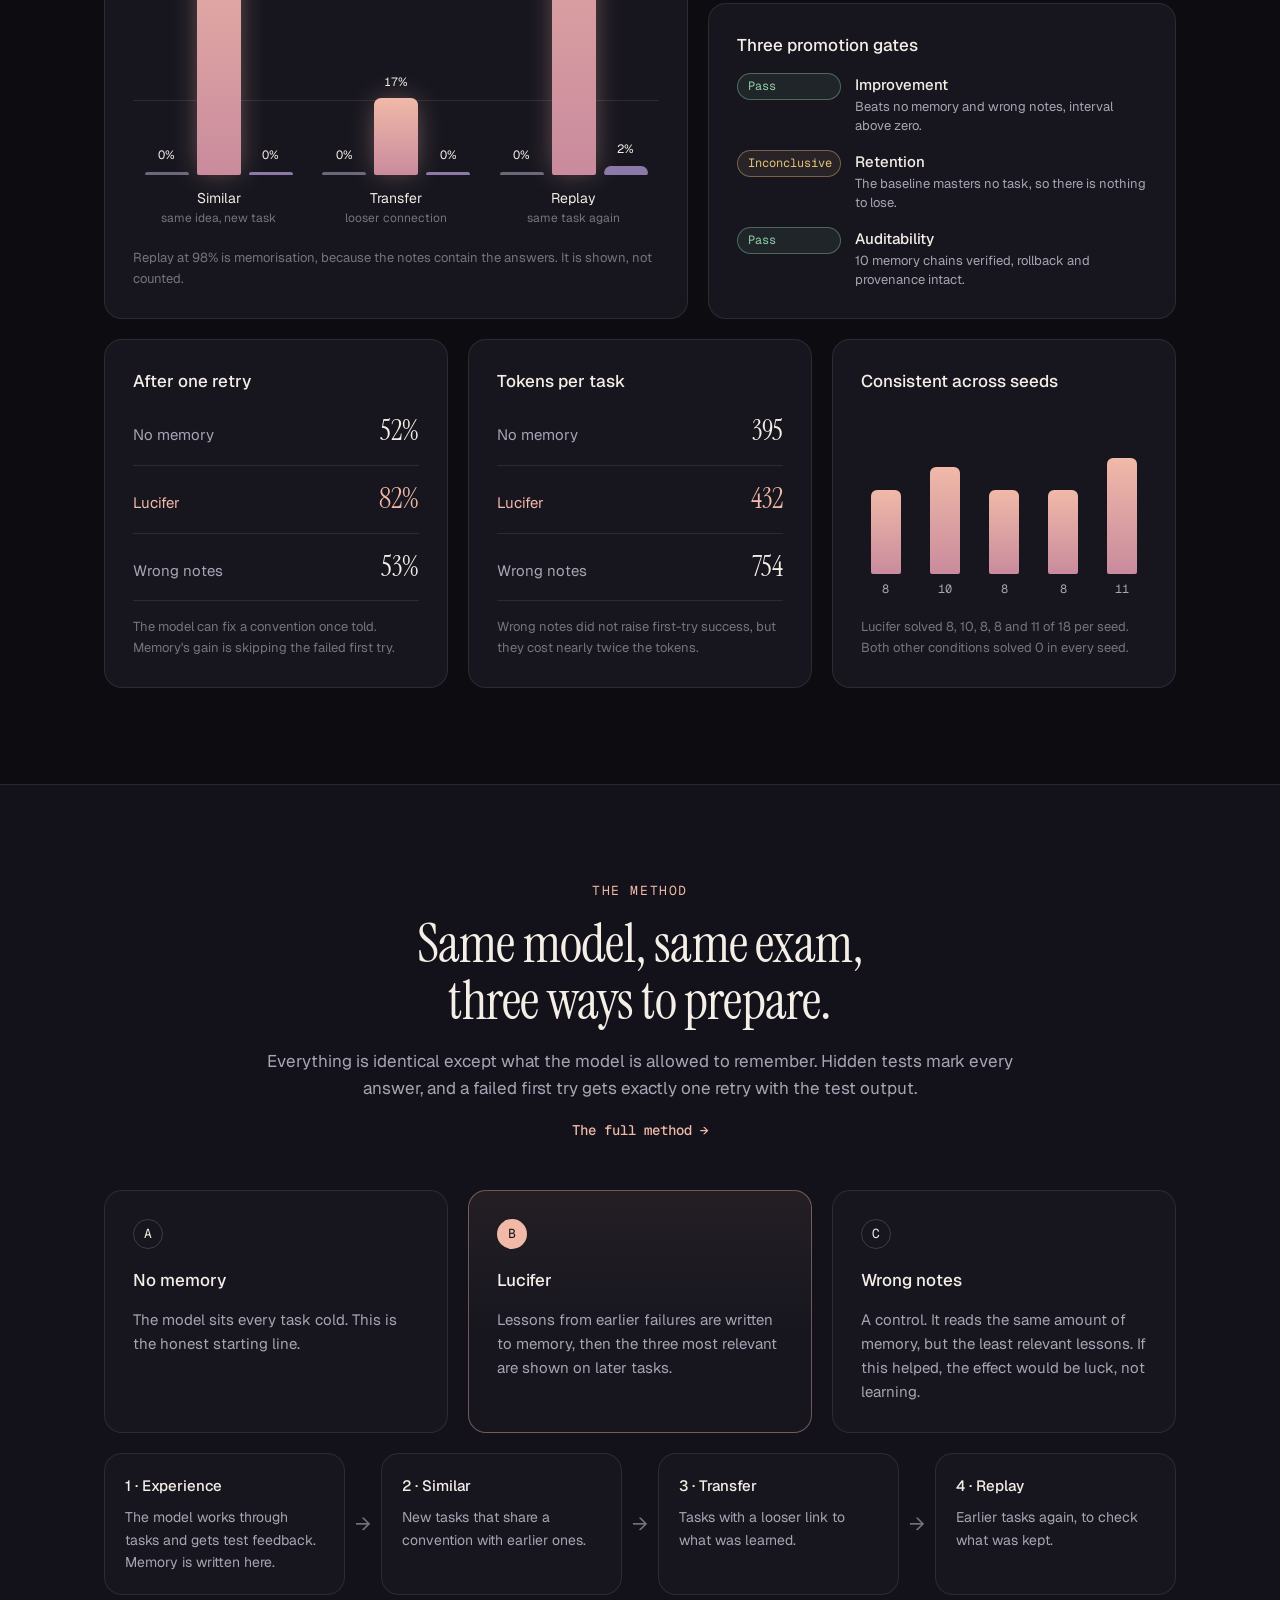
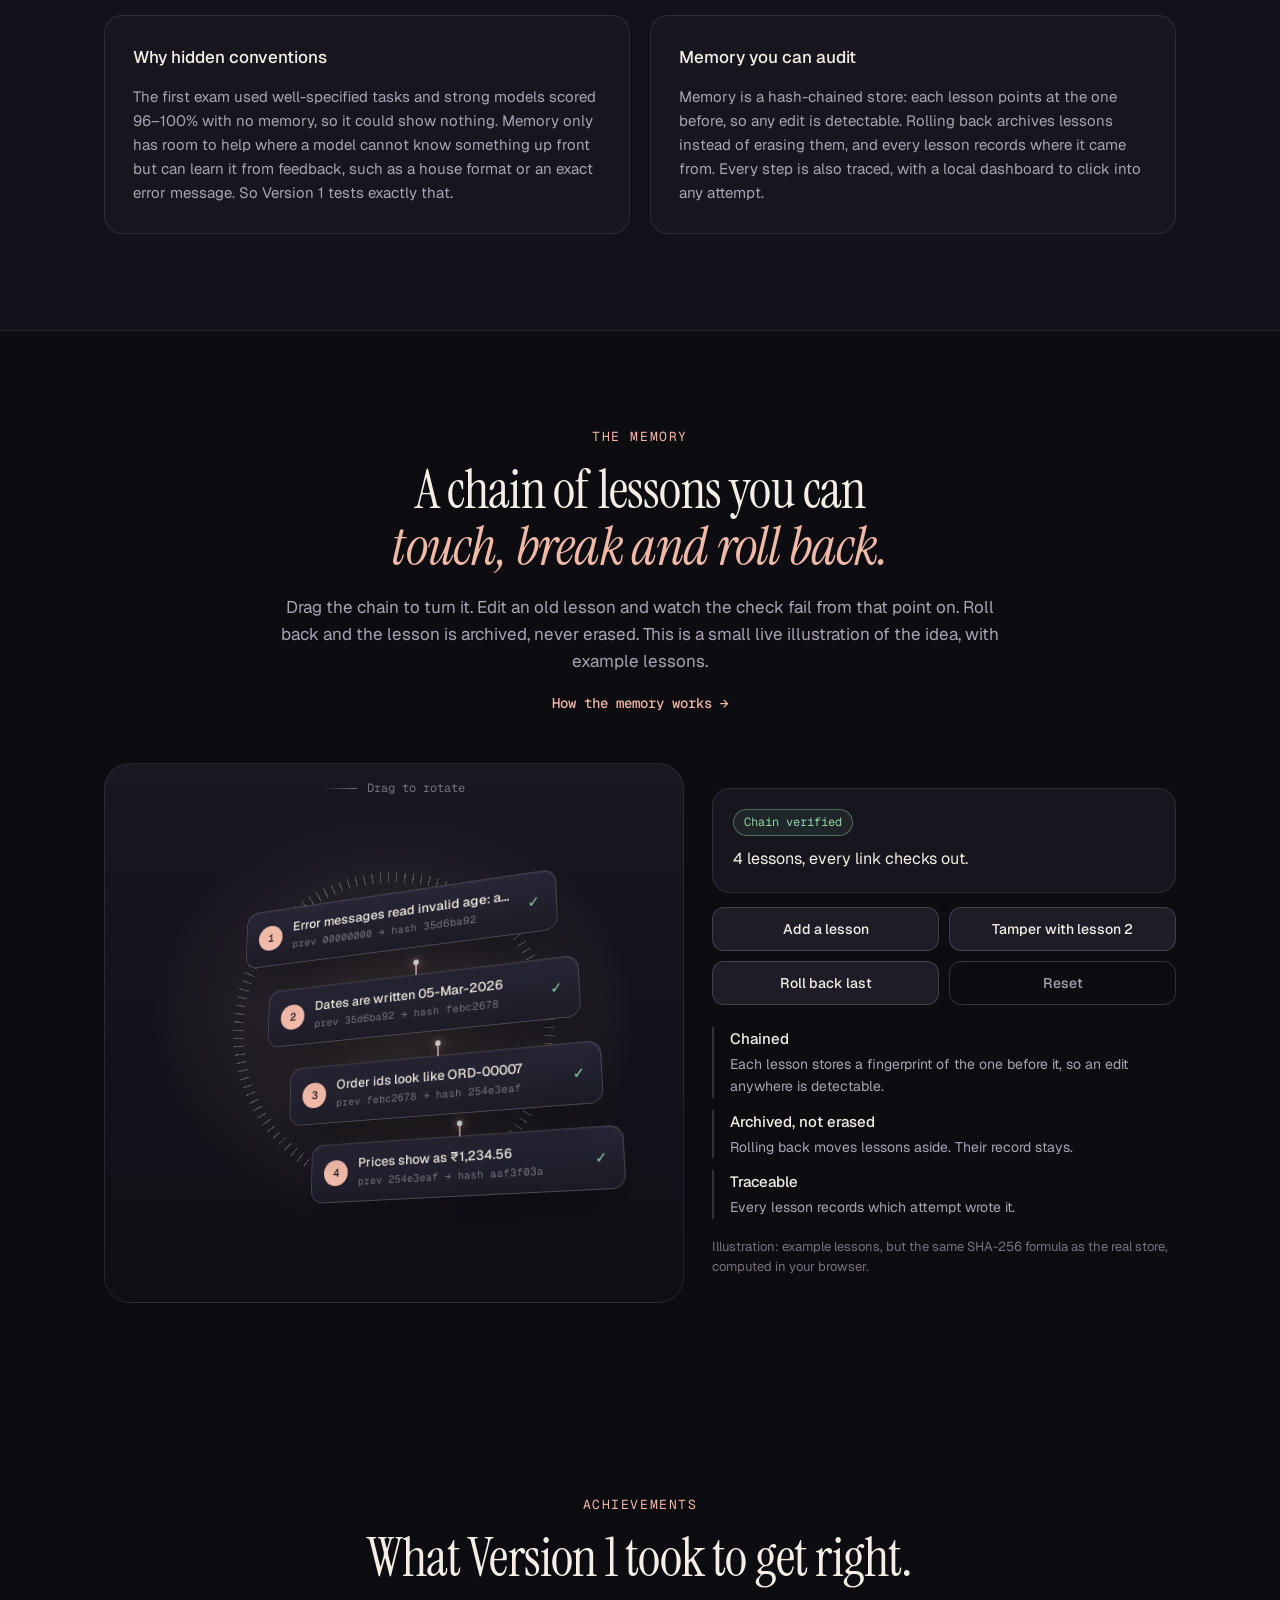
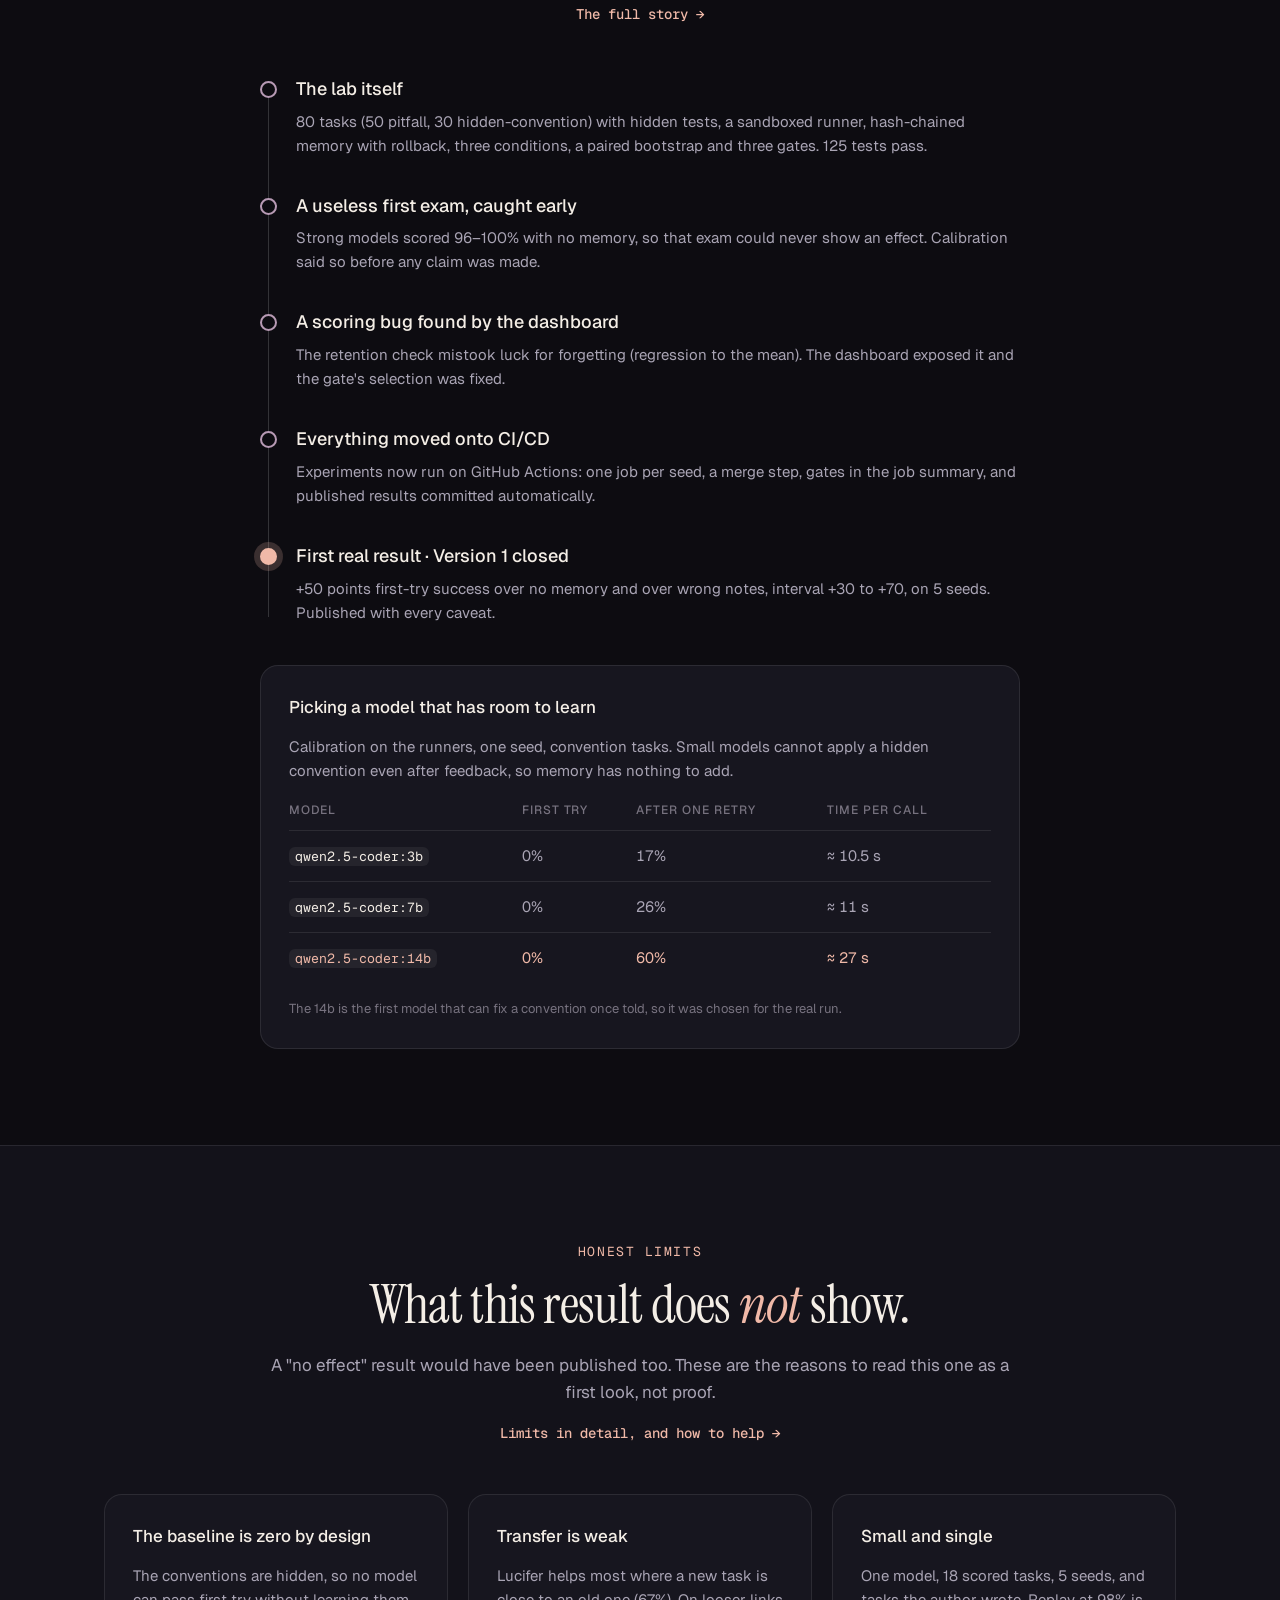
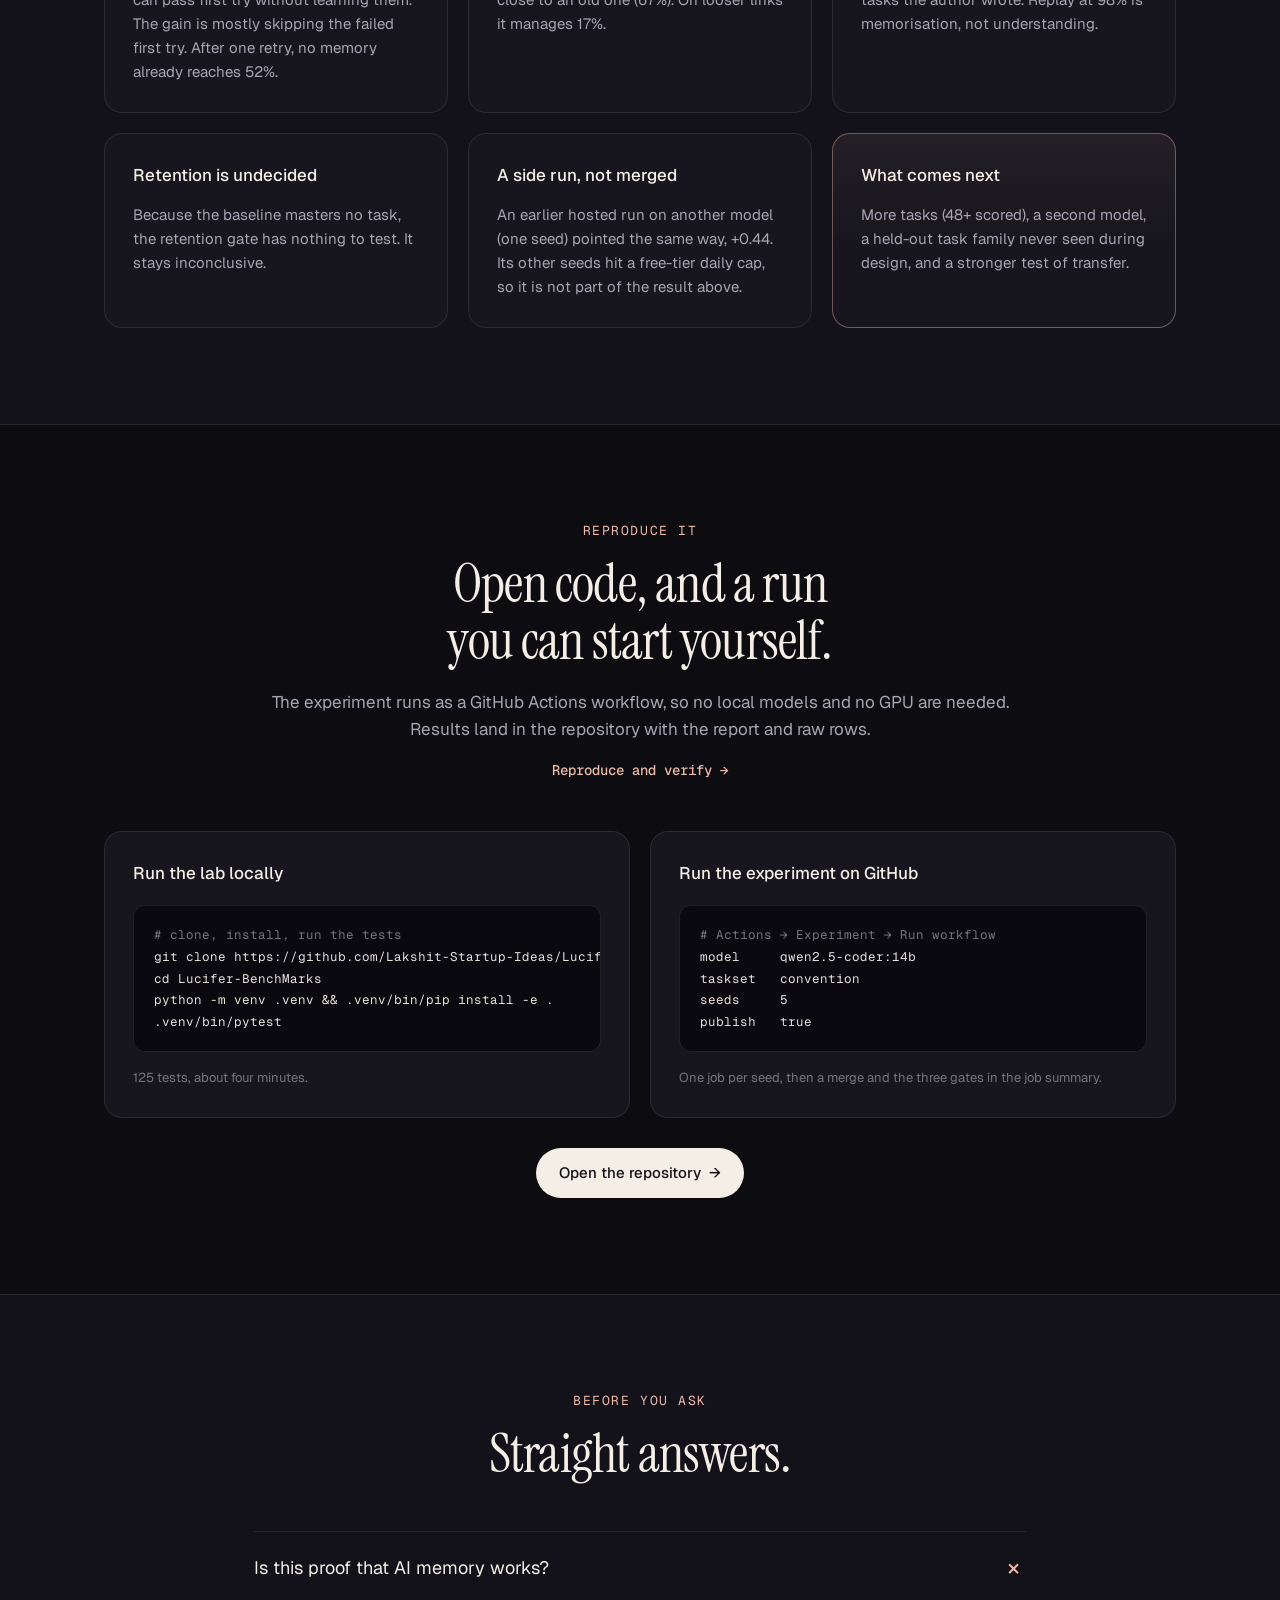
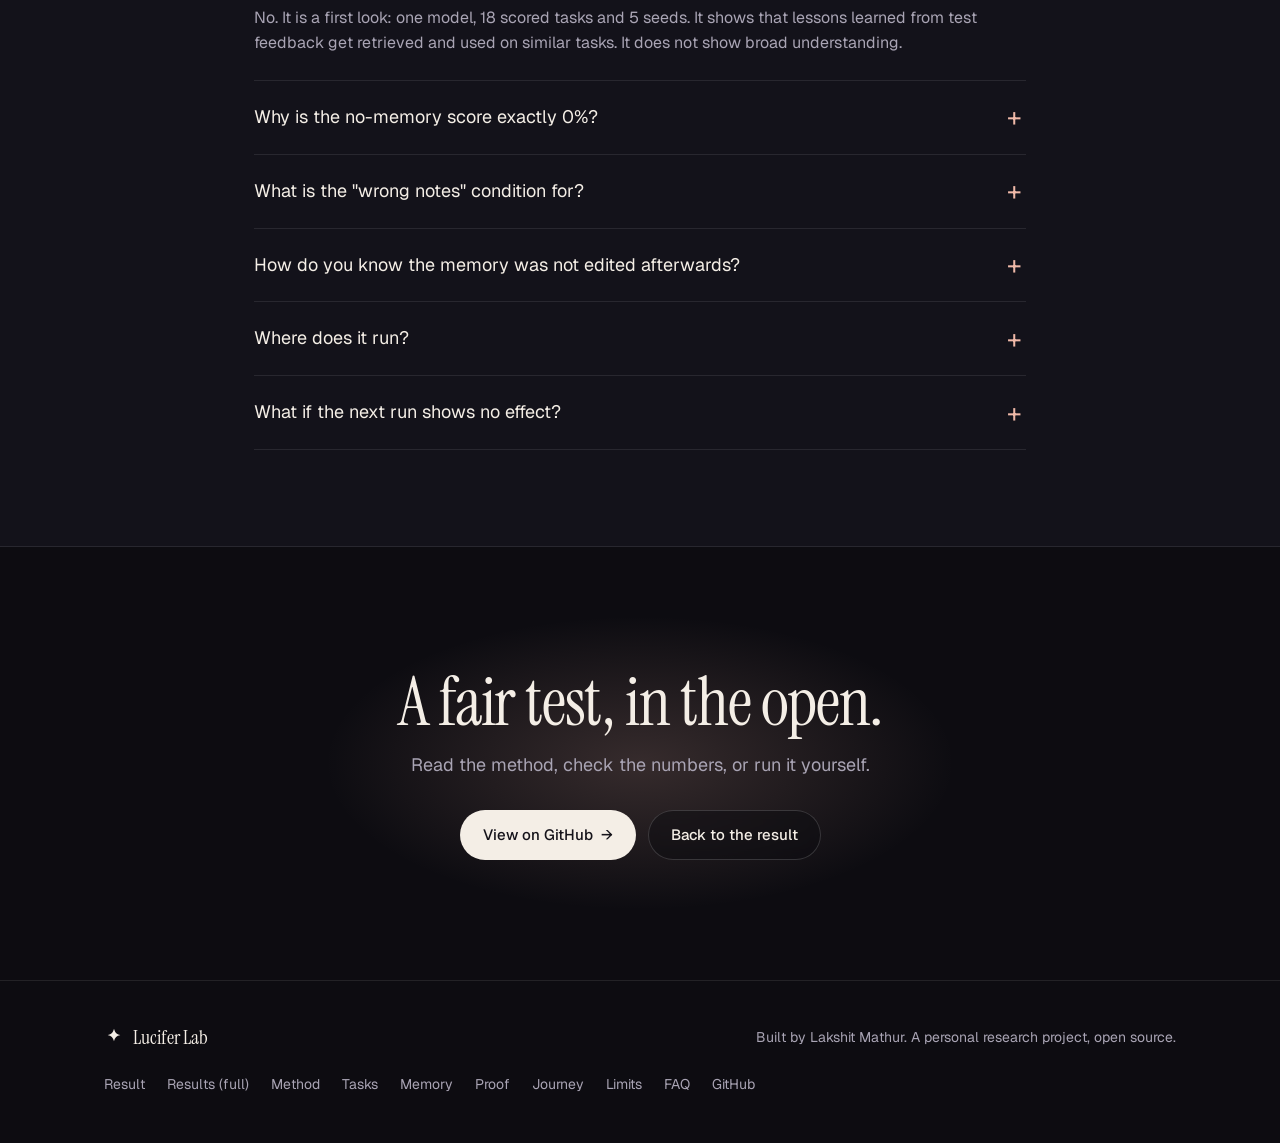
==== commit 89993cfa: "Add detail pages: results, method, tasks, memory, proof, journey, limits; live recompute and real SH" ====
--- a/index.html
+++ b/index.html
@@ -28,13 +28,13 @@
       <span>Lucifer Lab</span>
     </a>
     <ul class="nav-links" id="nav-links">
-      <li><a href="#result">Result</a></li>
-      <li><a href="#method">Method</a></li>
-      <li><a href="#memory">Memory</a></li>
-      <li><a href="#milestones">Milestones</a></li>
-      <li><a href="#limits">Limits</a></li>
-      <li><a href="#reproduce">Reproduce</a></li>
-      <li><a href="#faq">FAQ</a></li>
+      <li><a href="results.html">Results</a></li>
+      <li><a href="method.html">Method</a></li>
+      <li><a href="tasks.html">Tasks</a></li>
+      <li><a href="memory.html">Memory</a></li>
+      <li><a href="proof.html">Proof</a></li>
+      <li><a href="journey.html">Journey</a></li>
+      <li><a href="limits.html">Limits</a></li>
     </ul>
     <a class="btn btn-light nav-cta" href="https://github.com/Lakshit-Startup-Ideas/Lucifer-BenchMarks" rel="noopener">View code</a>
     <button class="menu-btn" type="button" aria-expanded="false" aria-controls="nav-links" aria-label="Open menu">
@@ -125,6 +125,26 @@
   </div>
 </section>
 
+<!-- EXPLORE -->
+<section class="section" id="explore">
+  <div class="wrap">
+    <div class="section-head reveal">
+      <p class="kicker">Go deeper</p>
+      <h2>The short version is on this page. <em>The evidence is on these.</em></h2>
+      <p>Seven pages that show everything in detail, with the counts, the exact prompts, all thirty tasks, and a way to recompute the result yourself.</p>
+    </div>
+    <div class="explore">
+      <a class="card reveal wide" href="proof.html"><b>Proof of concept</b><span>Recompute the headline and the bootstrap interval live in your browser from the raw rows, then follow one lesson from a failed attempt to a first-try pass.</span><em>Open →</em></a>
+      <a class="card reveal wide" href="results.html"><b>Results</b><span>Every number with its count: by phase, convention, task and seed; the retry effect, cost, retrieval and the three gates.</span><em>Open →</em></a>
+      <a class="card reveal" href="method.html"><b>Method</b><span>Conditions, phases, exact prompts, retrieval, the referee and the statistics.</span><em>Open →</em></a>
+      <a class="card reveal" href="tasks.html"><b>Tasks</b><span>All 30 tasks, their hidden tests, and what each condition did on every seed.</span><em>Open →</em></a>
+      <a class="card reveal" href="memory.html"><b>Memory</b><span>The hash chain, rollback and the audit, with a 3D chain to try and break.</span><em>Open →</em></a>
+      <a class="card reveal" href="journey.html"><b>Journey</b><span>The timeline, calibration, and the bugs found and fixed on the way.</span><em>Open →</em></a>
+      <a class="card reveal wide" href="limits.html"><b>Limits and how to help</b><span>What this does not show, the power study, threats to validity, and open-source ways to contribute.</span><em>Open →</em></a>
+    </div>
+  </div>
+</section>
+
 <!-- RESULT -->
 <section class="section" id="result">
   <div class="wrap">
@@ -132,6 +152,7 @@
       <p class="kicker">The result</p>
       <h2>On hidden house conventions, memory lifted first-try success by <em>fifty points.</em></h2>
       <p>Model <code>qwen2.5-coder:14b</code>, 30 convention tasks (18 scored), 5 seeds, run on GitHub's own servers. First try means the very first answer passed every hidden test, with no retry.</p>
+      <a class="more" href="results.html">Every number, with counts →</a>
     </div>
 
     <div class="grid-result">
@@ -238,6 +259,7 @@
       <p class="kicker">The method</p>
       <h2>Same model, same exam, three ways to prepare.</h2>
       <p>Everything is identical except what the model is allowed to remember. Hidden tests mark every answer, and a failed first try gets exactly one retry with the test output.</p>
+      <a class="more" href="method.html">The full method →</a>
     </div>
 
     <div class="grid-3">
@@ -288,6 +310,7 @@
       <p class="kicker">The memory</p>
       <h2>A chain of lessons you can <em>touch, break and roll back.</em></h2>
       <p>Drag the chain to turn it. Edit an old lesson and watch the check fail from that point on. Roll back and the lesson is archived, never erased. This is a small live illustration of the idea, with example lessons.</p>
+      <a class="more" href="memory.html">How the memory works →</a>
     </div>
 
     <div class="mem-grid">
@@ -314,7 +337,7 @@
           <li><b>Archived, not erased</b><span>Rolling back moves lessons aside. Their record stays.</span></li>
           <li><b>Traceable</b><span>Every lesson records which attempt wrote it.</span></li>
         </ul>
-        <p class="foot">Illustration only: example lessons and a toy fingerprint. The real store and its checks are in the repository.</p>
+        <p class="foot">Illustration: example lessons, but the same SHA-256 formula as the real store, computed in your browser.</p>
       </div>
     </div>
   </div>
@@ -326,6 +349,7 @@
     <div class="section-head reveal">
       <p class="kicker">Achievements</p>
       <h2>What Version 1 took to get right.</h2>
+      <a class="more" href="journey.html">The full story →</a>
     </div>
     <ol class="timeline">
       <li class="reveal"><span class="t-dot"></span><div><b>The lab itself</b><p>80 tasks (50 pitfall, 30 hidden-convention) with hidden tests, a sandboxed runner, hash-chained memory with rollback, three conditions, a paired bootstrap and three gates. 125 tests pass.</p></div></li>
@@ -360,6 +384,7 @@
       <p class="kicker">Honest limits</p>
       <h2>What this result does <em>not</em> show.</h2>
       <p>A "no effect" result would have been published too. These are the reasons to read this one as a first look, not proof.</p>
+      <a class="more" href="limits.html">Limits in detail, and how to help →</a>
     </div>
     <div class="grid-3">
       <article class="card reveal"><h3>The baseline is zero by design</h3><p>The conventions are hidden, so no model can pass first try without learning them. The gain is mostly skipping the failed first try. After one retry, no memory already reaches 52%.</p></article>
@@ -379,6 +404,7 @@
       <p class="kicker">Reproduce it</p>
       <h2>Open code, and a run you can start yourself.</h2>
       <p>The experiment runs as a GitHub Actions workflow, so no local models and no GPU are needed. Results land in the repository with the report and raw rows.</p>
+      <a class="more" href="proof.html#reproduce">Reproduce and verify →</a>
     </div>
     <div class="grid-2">
       <article class="card reveal">
@@ -444,8 +470,14 @@
     <p>Built by Lakshit Mathur. A personal research project, open source.</p>
     <ul>
       <li><a href="#result">Result</a></li>
-      <li><a href="#method">Method</a></li>
-      <li><a href="#limits">Limits</a></li>
+      <li><a href="results.html">Results (full)</a></li>
+      <li><a href="method.html">Method</a></li>
+      <li><a href="tasks.html">Tasks</a></li>
+      <li><a href="memory.html">Memory</a></li>
+      <li><a href="proof.html">Proof</a></li>
+      <li><a href="journey.html">Journey</a></li>
+      <li><a href="limits.html">Limits</a></li>
+      <li><a href="#faq">FAQ</a></li>
       <li><a href="https://github.com/Lakshit-Startup-Ideas/Lucifer-BenchMarks" rel="noopener">GitHub</a></li>
     </ul>
   </div>
--- a/styles.css
+++ b/styles.css
@@ -473,3 +473,265 @@
   .stage { transition: none; }
   .progress { display: none; }
 }
+
+/* ===== LAYOUT POLISH: equal-height cards fill their space, tighter section rhythm ===== */
+.section { padding: 96px 0; }
+.section-head { margin-bottom: 48px; }
+.grid-3 > .card, .grid-2 > .card, .stack > .card, .card-chart { display: flex; flex-direction: column; }
+.grid-3 > .card .foot, .grid-2 > .card .foot, .card-chart > .foot { margin-top: auto !important; padding-top: 16px; }
+.card h3 { margin-bottom: 14px; }
+.card-top h3 { margin-bottom: 0; }
+.card-top { margin-bottom: 14px; }
+.replay { margin-bottom: 0; }
+
+.card-chart .chart { flex: 1; align-items: stretch; margin-bottom: 4px; }
+.card-chart .col { display: flex; flex-direction: column; justify-content: flex-end; }
+.card-chart .bars { flex: 1; height: auto; min-height: 240px; }
+.card-chart .legend { margin-bottom: 26px; }
+
+.dots { flex: 1; height: auto; min-height: 120px; max-height: 190px; margin-bottom: 0; }
+.dots div { height: 100%; }
+
+.kv:first-of-type { padding-top: 0; }
+.stack > .card .axis { margin-top: 30px; }
+
+@media (max-width: 760px) {
+  .section { padding: 68px 0; }
+  .section-head { margin-bottom: 34px; }
+}
+.stack { align-content: stretch; grid-template-rows: auto 1fr; }
+@media (max-width: 980px) { .stack { grid-template-rows: none; } }
+
+/* ===== MULTI-PAGE: navigation, page hero, blocks, tables, task explorer, proof ===== */
+.nav { max-width: 1000px; gap: 10px; }
+.nav-links { gap: 2px; }
+.nav-links a { padding: 7px 11px; font-size: 13.5px; }
+.nav-links a[aria-current="page"] { color: var(--text); background: rgba(255,255,255,.09); }
+@media (max-width: 960px) {
+  .nav { padding-left: 16px; }
+  .menu-btn { display: block; }
+  .nav-cta { display: none; }
+  .nav-links { display: none; position: absolute; top: calc(100% + 10px); left: 0; right: 0; flex-direction: column; gap: 2px; padding: 10px; background: #15141d; border: 1px solid var(--line-2); border-radius: 22px; box-shadow: 0 24px 60px -12px rgba(0,0,0,.6); margin: 0; }
+  .nav-links.open { display: flex; }
+  .nav-links a { padding: 12px 14px; font-size: 16px; }
+}
+
+/* page hero */
+.phero { position: relative; padding: 138px 0 60px; overflow: hidden; isolation: isolate; text-align: center; }
+.phero .sky { background: linear-gradient(180deg, #2b2a3d 0%, #4a3f5c 34%, #7b5f78 60%, #1a1822 92%, var(--bg) 100%); }
+.phero .sky-glow { top: 52%; width: 900px; height: 380px; }
+.phero .orb { animation-duration: 10s; }
+.phero .o1 { left: 7%; top: 30%; width: 64px; height: 64px; }
+.phero .o3 { right: 8%; top: 26%; width: 96px; height: 96px; }
+.crumbs { display: flex; justify-content: center; gap: 8px; font: 13px var(--mono); color: rgba(244,238,230,.8); }
+.crumbs a:hover { color: #fff; text-decoration: underline; }
+.kicker-pill { display: inline-block; margin-top: 16px; padding: 5px 14px; border: 1px solid var(--line-2); border-radius: 999px; background: rgba(13,12,17,.35); backdrop-filter: blur(8px); font: 12px var(--mono); letter-spacing: .1em; text-transform: uppercase; color: var(--cream); }
+.phero h1 { font-family: var(--serif); font-size: clamp(36px, 5.6vw, 66px); line-height: 1.04; letter-spacing: -0.02em; max-width: 15em; margin: 18px auto 0; text-wrap: balance; }
+.phero h1 em { font-style: italic; color: var(--peach); }
+.phero h1.split { animation: none; }
+.phero .lede { max-width: 700px; margin: 20px auto 0; font-size: clamp(16px, 2.1vw, 19px); color: #e3dcd6; text-wrap: pretty; }
+.chips-nav { display: flex; flex-wrap: wrap; justify-content: center; gap: 8px; margin-top: 30px; }
+.chips-nav a { padding: 6px 14px; border: 1px solid var(--line-2); border-radius: 999px; font-size: 13px; color: var(--cream); background: rgba(13,12,17,.42); backdrop-filter: blur(8px); transition: background .2s, border-color .2s; }
+.chips-nav a:hover { background: rgba(240,185,168,.16); border-color: var(--peach); }
+.phero-in > * { animation: rise .8s cubic-bezier(.2,.8,.2,1) both; }
+.phero-in > :nth-child(2) { animation-delay: .06s; } .phero-in > :nth-child(4) { animation-delay: .2s; } .phero-in > :nth-child(5) { animation-delay: .28s; }
+
+/* blocks */
+.block { padding: 76px 0; border-top: 1px solid var(--line); }
+.block-alt { background: var(--bg-2); }
+.block-head { max-width: 780px; margin: 0 0 34px; }
+.block-head h2 { font-family: var(--serif); font-size: clamp(28px, 3.8vw, 44px); line-height: 1.08; letter-spacing: -0.015em; text-wrap: balance; }
+.block-head p { margin-top: 14px; color: var(--muted); font-size: 17px; text-wrap: pretty; }
+.js .block-head.reveal h2 { filter: blur(8px); transition: filter .9s ease; }
+.js .block-head.reveal.in h2 { filter: blur(0); }
+.prose { max-width: 800px; margin-top: 22px; }
+.prose:first-child { margin-top: 0; }
+.prose p { color: var(--muted); font-size: 16.5px; margin-top: 14px; text-wrap: pretty; }
+.prose p:first-child { margin-top: 0; }
+.prose strong, .prose b { color: var(--text); font-weight: 500; }
+.prose a, .foot a, .card p a { color: var(--peach); text-decoration: underline; text-underline-offset: 3px; text-decoration-color: rgba(240,185,168,.4); }
+.prose a:hover, .foot a:hover { text-decoration-color: var(--peach); }
+.prose .btn { text-decoration: none; margin-top: 6px; }
+.table-wrap + .prose, .table-wrap + .callout, .callout + .table-wrap, .table-wrap + .table-wrap, .prose + .table-wrap, .prose + .grid-2, .prose + .grid-3, .grid-2 + .prose, .grid-3 + .prose, .heat + .heat-key { margin-top: 24px; }
+.callout { margin-top: 24px; max-width: 800px; padding: 16px 20px; border: 1px solid var(--line-2); border-left: 3px solid var(--peach); border-radius: 12px; background: var(--card); color: var(--muted); font-size: 15.5px; }
+.callout b { color: var(--text); font-weight: 500; }
+.callout.warn { border-left-color: var(--mid); }
+.callout a { color: var(--peach); text-decoration: underline; text-underline-offset: 3px; }
+.bul { margin: 0; padding: 0 0 0 18px; list-style: disc; color: var(--muted); display: grid; gap: 8px; font-size: 15px; }
+.bul li::marker { color: var(--peach); }
+
+/* KPIs */
+.kpis { display: grid; grid-template-columns: repeat(3, 1fr); gap: 16px; }
+.kpi { padding: 24px; border: 1px solid var(--line); border-radius: var(--r); background: var(--card); }
+.kpi small { display: block; font-size: 12px; text-transform: uppercase; letter-spacing: .06em; color: var(--faint); }
+.kpi b { display: block; font: 400 clamp(44px, 6vw, 64px)/1.05 var(--serif); color: var(--peach); margin: 8px 0; }
+.kpi span { font-size: 14px; color: var(--muted); }
+
+/* data tables */
+.dt { width: 100%; border-collapse: collapse; font-size: 14.5px; }
+.dt th { white-space: normal; padding: 0 14px 12px 0; }
+.dt td { padding: 14px 14px 14px 0; vertical-align: top; border-top: 1px solid var(--line); color: var(--text); }
+.dt td small { color: var(--faint); font-size: 12.5px; line-height: 1.5; display: inline-block; margin-top: 2px; }
+.dt td:first-child { color: var(--text); }
+.dt tr.hot td, .dt tr.hot td code { color: var(--peach); }
+.dt a { color: var(--peach); }
+.dt-wide td { font-variant-numeric: tabular-nums; }
+.dimcell { color: var(--faint) !important; text-align: center; }
+.cellmeter { display: grid; grid-template-columns: auto 1fr; grid-template-rows: auto auto; gap: 2px 8px; align-items: center; min-width: 108px; }
+.cellmeter b { font-weight: 500; font-size: 15px; }
+.cellmeter b small { color: var(--faint); font-size: 12px; font-weight: 400; margin: 0; }
+.cellmeter em { font-style: normal; color: var(--muted); font-size: 12px; text-align: right; }
+.meter { grid-column: 1 / -1; height: 5px; background: rgba(255,255,255,.07); border-radius: 99px; overflow: hidden; grid-row: 2; }
+.meter i { display: block; height: 100%; width: var(--w); background: var(--base); border-radius: 99px; transform-origin: left; }
+.cellmeter.hot .meter i { background: linear-gradient(90deg, var(--lilac), var(--peach)); }
+.cellmeter.hot b { color: var(--peach); }
+.cellmeter em { grid-row: 1; grid-column: 2; }
+.js .meter i { transform: scaleX(0); transition: transform 1s cubic-bezier(.2,.8,.2,1) .2s; }
+.js .in .meter i, .js .meter.in i { transform: scaleX(1); }
+.gates-detail { display: grid; grid-template-columns: repeat(3, 1fr); gap: 20px; }
+.gates-detail > * { min-width: 0; }
+.gates-detail .chip { margin-bottom: 14px; }
+.gates-detail .kv b { font-size: 22px; }
+
+/* pipeline steps */
+.pipe { display: grid; gap: 0; counter-reset: s; max-width: 860px; position: relative; padding-left: 0; }
+.pipe li { position: relative; padding: 0 0 26px 52px; }
+.pipe li::before { content: ""; position: absolute; left: 14px; top: 28px; bottom: 0; width: 1px; background: var(--line-2); }
+.pipe li:last-child::before { display: none; }
+.pipe li::after { counter-increment: s; content: counter(s); position: absolute; left: 0; top: 0; width: 29px; height: 29px; display: grid; place-items: center; border-radius: 50%; border: 1px solid var(--peach); color: var(--peach); font: 13px var(--mono); background: var(--bg); }
+.pipe b { display: block; font-weight: 500; font-size: 17px; margin-bottom: 4px; }
+.pipe span { color: var(--muted); font-size: 15.5px; display: block; }
+.pipe span a { color: var(--peach); text-decoration: underline; text-underline-offset: 3px; }
+.wrapcode { display: inline; white-space: normal; word-break: break-word; }
+
+/* code */
+pre.bad { border-color: rgba(238,143,152,.35); }
+pre.good { border-color: rgba(143,211,166,.35); }
+.codepair { display: grid; grid-template-columns: 1fr 1fr; gap: 14px; margin-top: 14px; }
+.codepair > * { min-width: 0; }
+.card pre { font-size: 12.5px; }
+.card > pre { margin-top: 4px; }
+
+/* task explorer */
+.heat { display: grid; grid-template-columns: repeat(auto-fill, minmax(116px, 1fr)); gap: 8px; margin-top: 22px; }
+.cell { display: flex; flex-direction: column; justify-content: space-between; min-height: 62px; padding: 9px 10px; border-radius: 10px; border: 1px solid var(--line); background: rgba(255,255,255,.04); transition: transform .2s, border-color .2s; }
+.cell b { font: 500 12px var(--mono); overflow: hidden; text-overflow: ellipsis; white-space: nowrap; }
+.cell small { font-size: 12px; color: var(--muted); }
+a.cell:hover { transform: translateY(-2px); border-color: var(--peach); }
+.c0 { background: rgba(255,255,255,.04); } .c1 { background: rgba(240,185,168,.16); } .c2 { background: rgba(240,185,168,.28); } .c3 { background: rgba(240,185,168,.42); } .c4 { background: rgba(240,185,168,.58); } .c5 { background: rgba(240,185,168,.85); border-color: transparent; }
+.c4 b, .c5 b, .c4 small, .c5 small { color: #1a1016; }
+.heat-key { display: flex; gap: 18px; flex-wrap: wrap; margin-top: 14px; font-size: 13px; color: var(--muted); }
+.heat-key span { display: inline-flex; align-items: center; gap: 8px; }
+.heat-key i.cell { display: inline-block; width: 18px; height: 18px; min-height: 0; padding: 0; border-radius: 5px; }
+.filters { display: grid; gap: 12px; margin-bottom: 20px; }
+.filters > div { display: flex; flex-wrap: wrap; gap: 8px; align-items: center; }
+.filters span { font: 12px var(--mono); text-transform: uppercase; letter-spacing: .08em; color: var(--faint); min-width: 88px; }
+.fchip { padding: 7px 15px; font: 500 13.5px var(--sans); color: var(--muted); background: transparent; border: 1px solid var(--line-2); border-radius: 999px; cursor: pointer; transition: all .2s; }
+.fchip:hover { color: var(--text); border-color: var(--peach); }
+.fchip.on { color: #1a1016; background: var(--peach); border-color: var(--peach); }
+.dotkey { margin: 0 0 24px; display: flex; gap: 20px; flex-wrap: wrap; }
+.dotkey span { display: inline-flex; align-items: center; gap: 8px; }
+.dotkey .dim { color: var(--faint); }
+.tgrid { display: grid; grid-template-columns: repeat(2, 1fr); gap: 20px; }
+.tgrid > * { min-width: 0; }
+.tcard { padding: 24px; border: 1px solid var(--line); border-radius: var(--r); background: var(--card); scroll-margin-top: 96px; }
+.tcard:target { border-color: var(--peach); box-shadow: 0 0 0 4px rgba(240,185,168,.12); }
+.tcard[hidden] { display: none; }
+.tcard header { display: flex; flex-wrap: wrap; gap: 8px; align-items: center; }
+.tid { color: var(--faint); background: none; padding: 0; font-size: 12px; margin-right: auto; }
+.tcard h3 { margin: 12px 0 14px; font-size: 22px; font-family: var(--serif); font-weight: 400; }
+.tcard h3 code { background: none; padding: 0; font: 400 24px var(--serif); color: var(--cream); }
+.tlabel { font: 11.5px var(--mono); text-transform: uppercase; letter-spacing: .08em; color: var(--faint); margin: 14px 0 6px; }
+.tcard blockquote { margin: 0; padding: 12px 16px; border-left: 2px solid var(--peach); background: rgba(255,255,255,.03); border-radius: 0 10px 10px 0; color: var(--text); font-size: 15px; }
+.outs { display: grid; gap: 14px; margin-top: 18px; }
+.outgroup small { display: block; font: 11.5px var(--mono); text-transform: uppercase; letter-spacing: .08em; color: var(--faint); margin-bottom: 6px; }
+.outrow { display: flex; align-items: center; gap: 12px; padding: 5px 0; border-top: 1px solid var(--line); font-size: 14px; color: var(--muted); }
+.outrow > span:first-child { min-width: 96px; }
+.outrow em { font-style: normal; color: var(--faint); font-size: 12.5px; margin-left: auto; }
+.outs.inline { margin-top: 12px; }
+.dotrow { display: inline-flex; gap: 6px; }
+.d { display: inline-block; width: 13px; height: 13px; border-radius: 50%; border: 1.5px solid var(--faint); }
+.d1 { background: var(--peach); border-color: var(--peach); }
+.d2 { background: linear-gradient(90deg, var(--peach) 50%, transparent 50%); border-color: var(--peach); }
+.d0 { background: transparent; border-color: #6c6878; }
+.tcard details { margin-top: 16px; border-top: 1px solid var(--line); }
+.tcard summary { cursor: pointer; padding: 12px 0 4px; color: var(--peach); font-size: 14px; list-style: none; }
+.tcard summary::-webkit-details-marker { display: none; }
+.tcard summary::before { content: "+ "; }
+.tcard details[open] summary::before { content: "− "; }
+.tcard pre { font-size: 12px; line-height: 1.6; padding: 12px 14px; }
+
+/* proof */
+.verify { padding: 24px; border: 1px solid var(--line-2); border-radius: 22px; background: linear-gradient(180deg, rgba(240,185,168,.06), var(--card) 40%); margin-top: 24px; }
+.verify-bar { display: flex; flex-wrap: wrap; align-items: center; gap: 16px; margin-bottom: 20px; }
+.v-state { font: 13px var(--mono); color: var(--muted); }
+.v-state.ok { color: var(--ok); } .v-state.err { color: #ee8f98; } .v-state.busy { color: var(--mid); }
+.v-grid { display: grid; grid-template-columns: repeat(4, 1fr); gap: 12px; margin-bottom: 18px; }
+.v-card { padding: 14px 16px; border: 1px solid var(--line); border-radius: 12px; background: rgba(8,7,12,.4); min-width: 0; }
+.v-card small { display: block; font-size: 11.5px; color: var(--faint); text-transform: uppercase; letter-spacing: .06em; }
+.v-card b { display: block; margin-top: 4px; font: 400 28px/1.1 var(--serif); color: var(--cream); overflow-wrap: anywhere; }
+.v-card b.mono { font: 500 11.5px/1.5 var(--mono); color: var(--cream); }
+.v-card span { display: block; margin-top: 4px; font: 12px var(--mono); color: var(--muted); }
+
+/* timeline (wide) */
+.timeline.wide { max-width: 860px; margin: 0; }
+.when { display: block; font: 12px var(--mono); color: var(--peach); text-transform: uppercase; letter-spacing: .08em; margin-bottom: 4px; }
+.commit { display: inline-block; margin-top: 8px; font: 12px var(--mono); color: var(--faint); }
+.commit:hover { color: var(--peach); }
+
+/* limits */
+.limits-list { display: grid; grid-template-columns: repeat(2, 1fr); gap: 20px; }
+.limits-list > * { min-width: 0; }
+.limit .fix { margin-top: 14px; padding-top: 14px; border-top: 1px solid var(--line); font-size: 14px; }
+.limit .fix b { display: block; color: var(--peach); font: 500 11.5px var(--mono); text-transform: uppercase; letter-spacing: .08em; margin-bottom: 4px; }
+
+/* pager + explore */
+.pager { display: grid; grid-template-columns: 1fr 1fr; gap: 20px; }
+.pg { display: grid; gap: 4px; transition: border-color .2s, transform .2s; }
+.pg small { font: 12px var(--mono); color: var(--peach); text-transform: uppercase; letter-spacing: .08em; }
+.pg b { font: 400 28px var(--serif); }
+.pg span { color: var(--muted); font-size: 14.5px; }
+.pg-next { text-align: right; }
+a.card:hover { border-color: rgba(240,185,168,.5); }
+.explore { display: grid; grid-template-columns: repeat(4, 1fr); gap: 16px; }
+.explore > * { min-width: 0; }
+.explore .card { display: flex; flex-direction: column; gap: 6px; padding: 22px; }
+.explore .card b { font: 400 26px var(--serif); }
+.explore .card span { color: var(--muted); font-size: 14.5px; }
+.explore .card em { margin-top: auto; padding-top: 14px; font-style: normal; font-size: 13px; color: var(--peach); font-family: var(--mono); }
+.explore .card.wide { grid-column: span 2; }
+.more { display: inline-block; margin-top: 18px; font: 500 14px var(--mono); color: var(--peach); }
+.more:hover { text-decoration: underline; text-underline-offset: 4px; }
+
+@media (max-width: 980px) {
+  .kpis, .gates-detail { grid-template-columns: 1fr; }
+  .explore { grid-template-columns: 1fr 1fr; }
+  .explore .card.wide { grid-column: span 2; }
+  .v-grid { grid-template-columns: 1fr 1fr; }
+  .tgrid, .limits-list { grid-template-columns: 1fr; }
+}
+@media (max-width: 760px) {
+  .phero { padding: 112px 0 44px; }
+  .block { padding: 56px 0; }
+  .codepair, .pager { grid-template-columns: 1fr; }
+  .explore { grid-template-columns: 1fr; }
+  .explore .card.wide { grid-column: auto; }
+  .v-grid { grid-template-columns: 1fr; }
+  .filters span { min-width: 100%; }
+  .outrow { flex-wrap: wrap; }
+  .outrow em { margin-left: 0; width: 100%; }
+  .pg-next { text-align: left; }
+  .tcard { padding: 18px; }
+  .kpi { padding: 20px; }
+  .phero .orb { display: none; }
+}
+@media (prefers-reduced-motion: reduce) {
+  .phero-in > * { animation: none; }
+  .js .block-head.reveal h2 { filter: none; }
+  .js .meter i { transform: none; transition: none; }
+}
+.tcard .codepair { grid-template-columns: 1fr; }
+
+/* long identifiers (test names, paths) wrap instead of widening the page */
+:not(pre) > code { overflow-wrap: anywhere; }
+.card, .callout, .prose, .kpi, .v-card { overflow-wrap: break-word; }
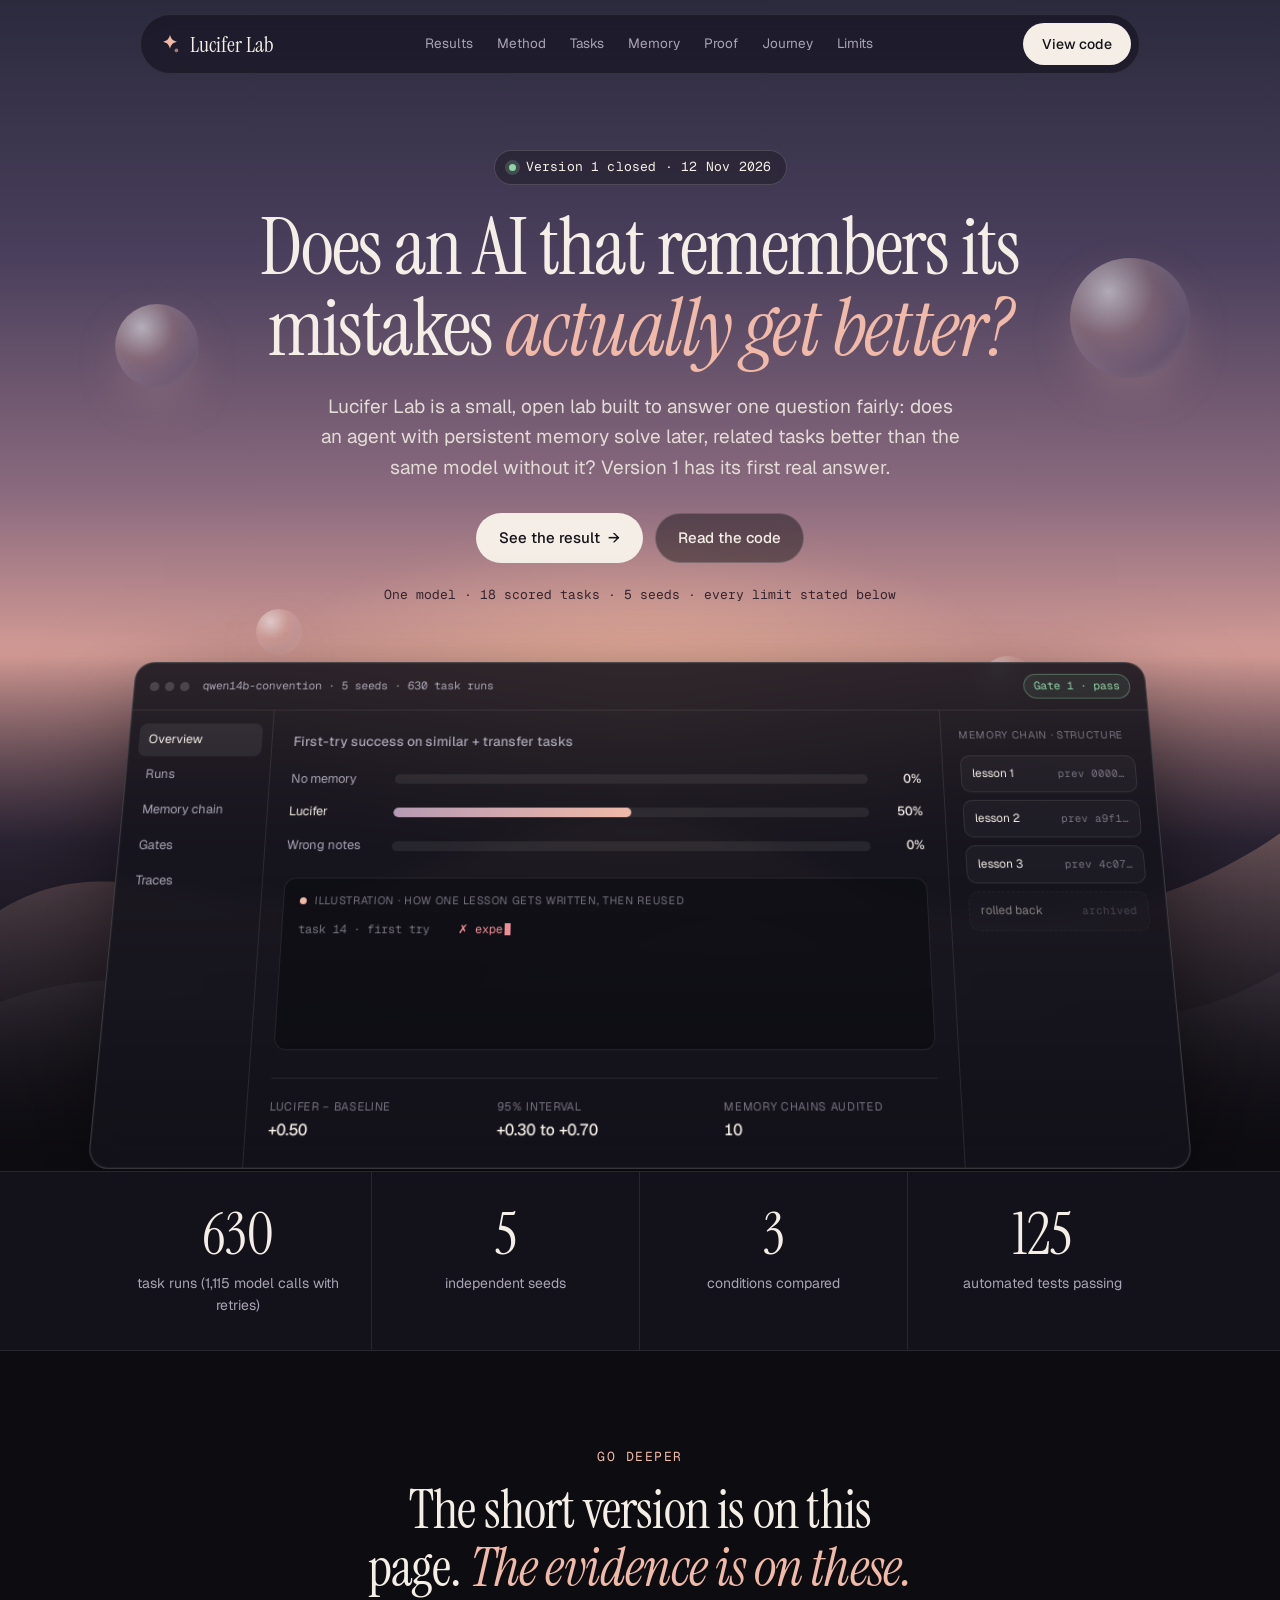
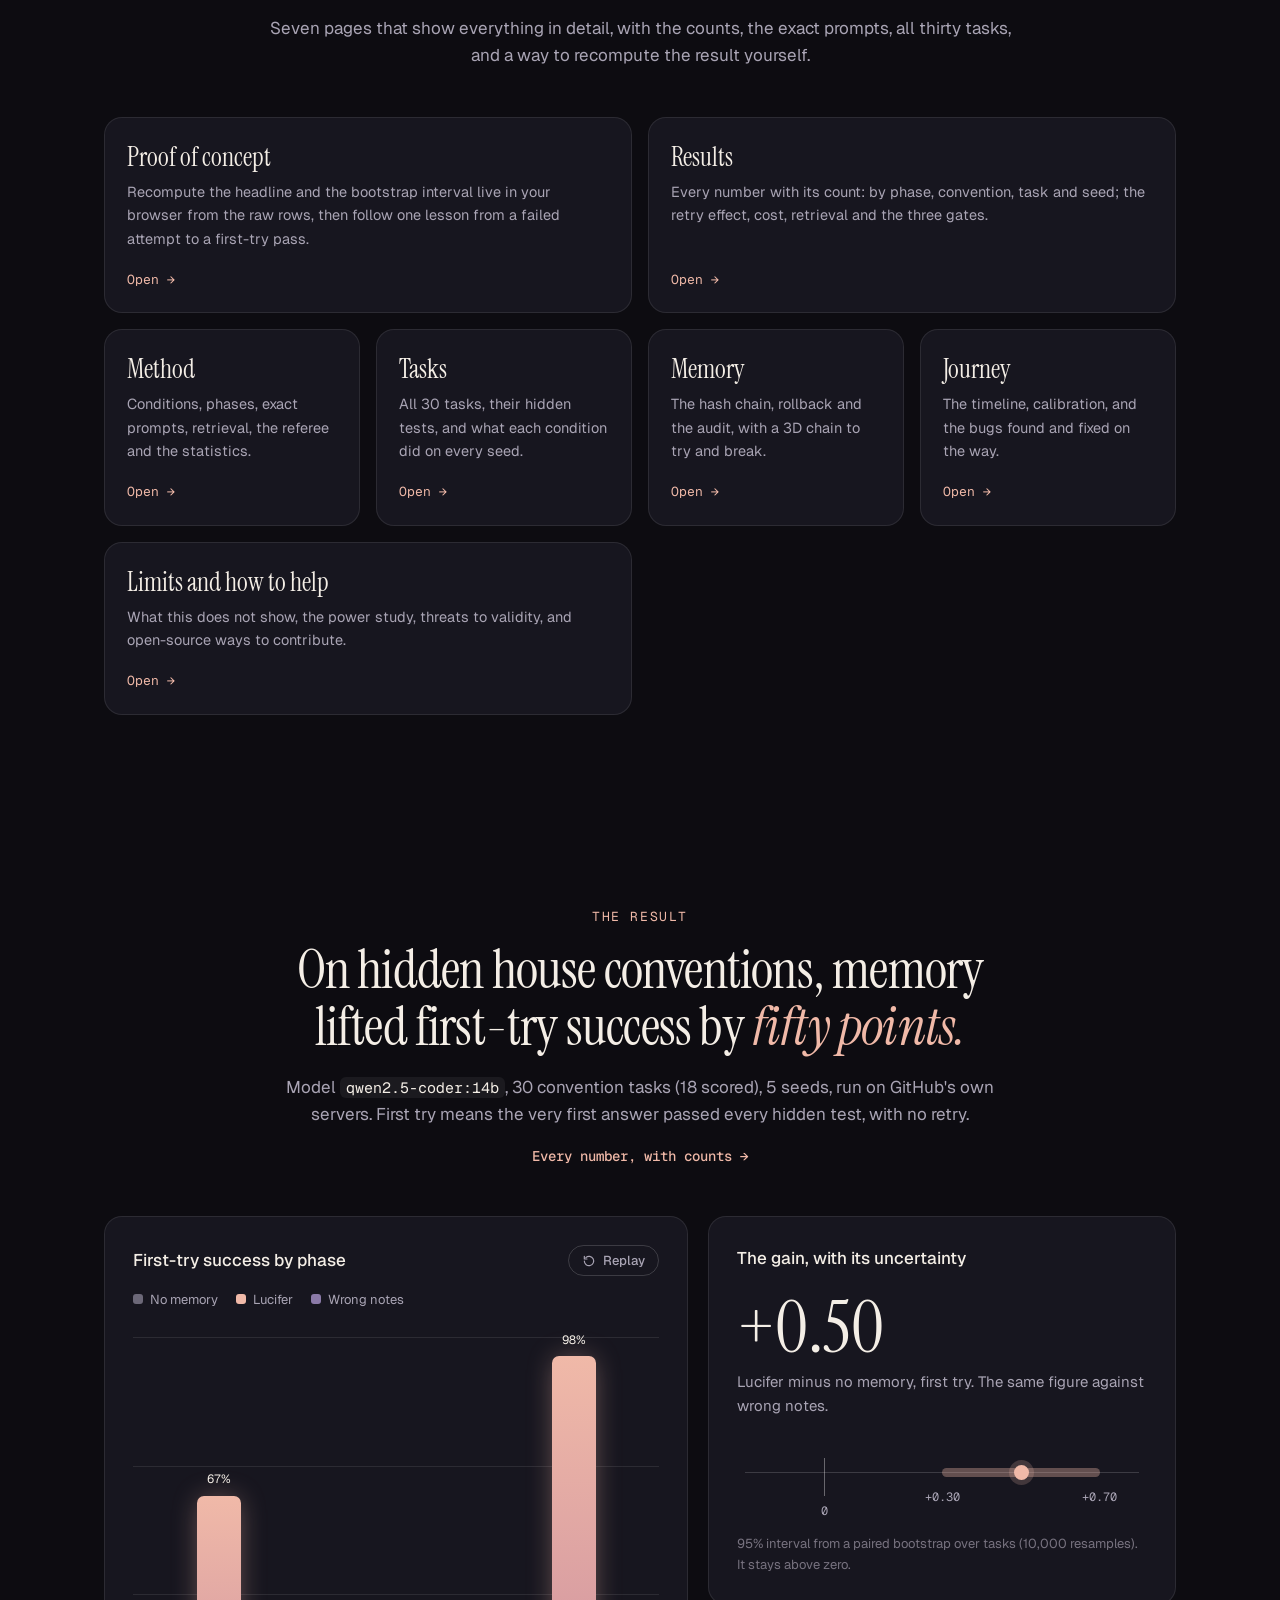
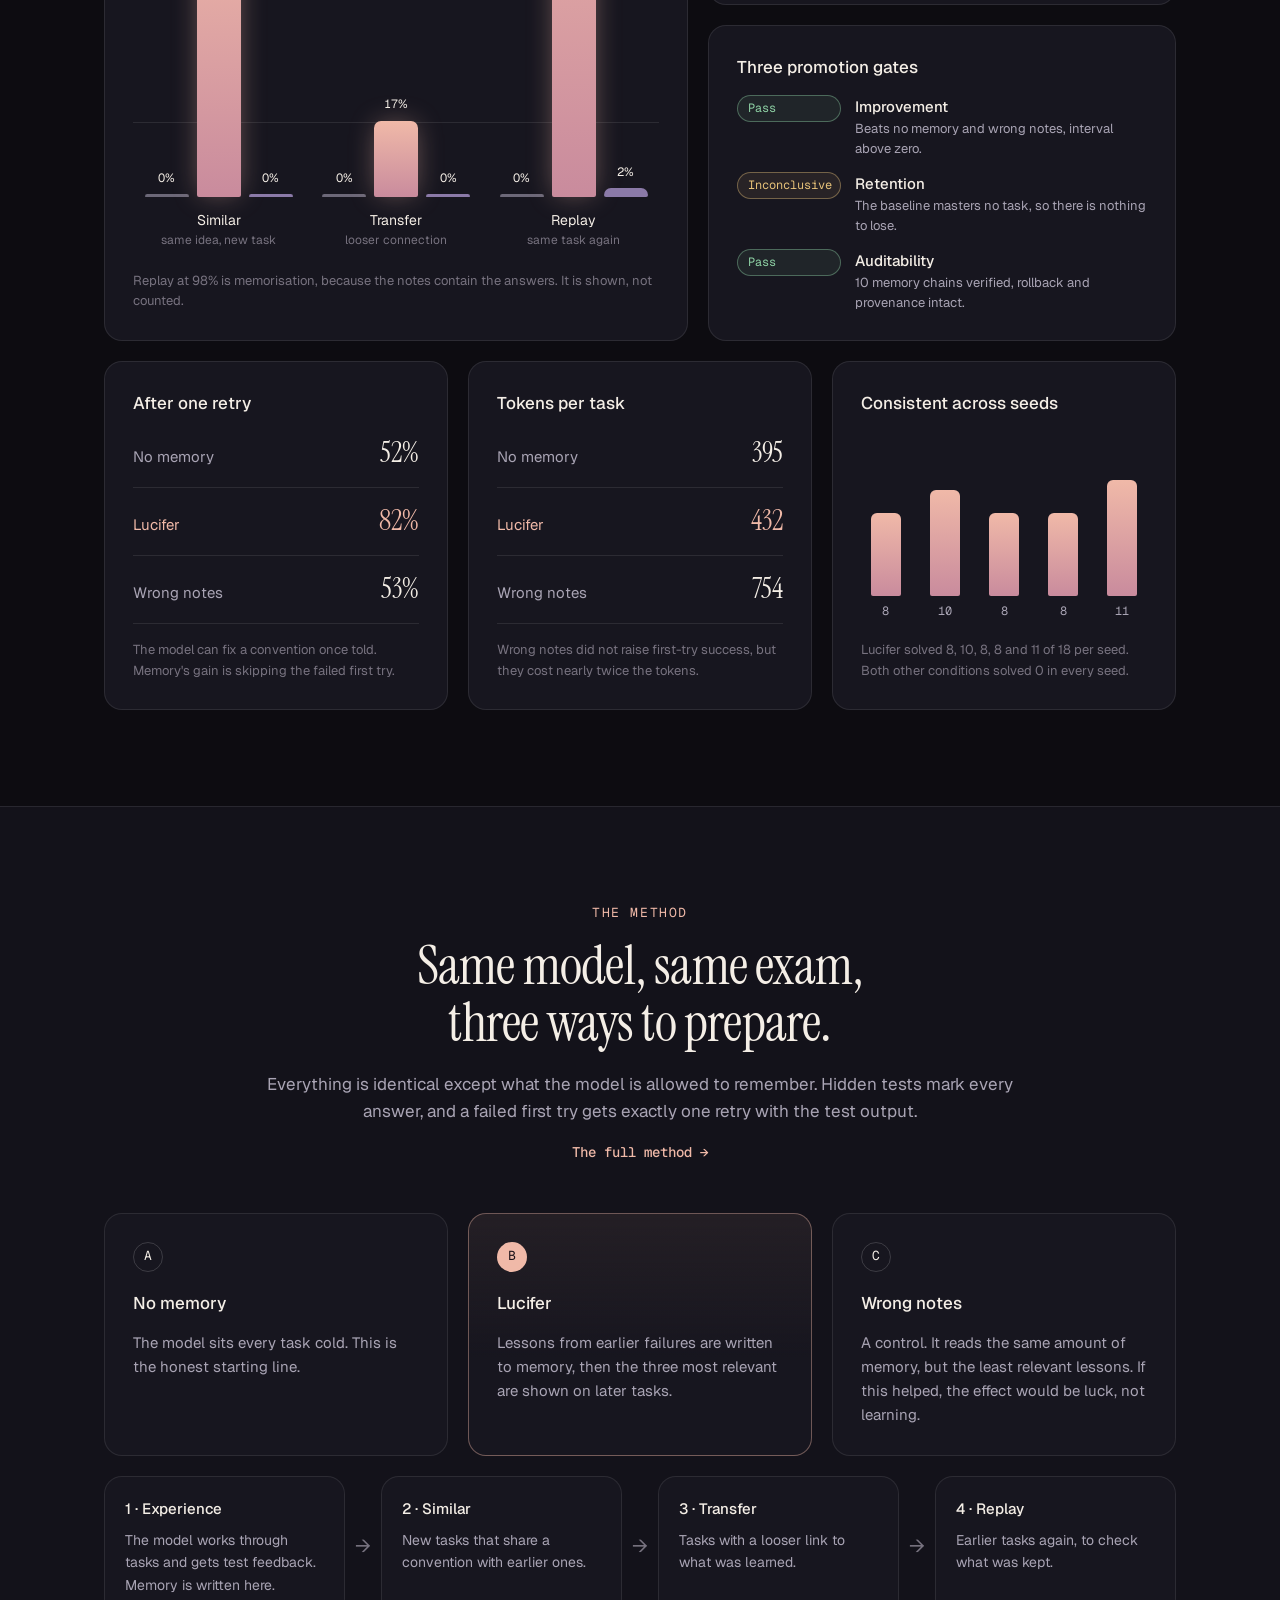
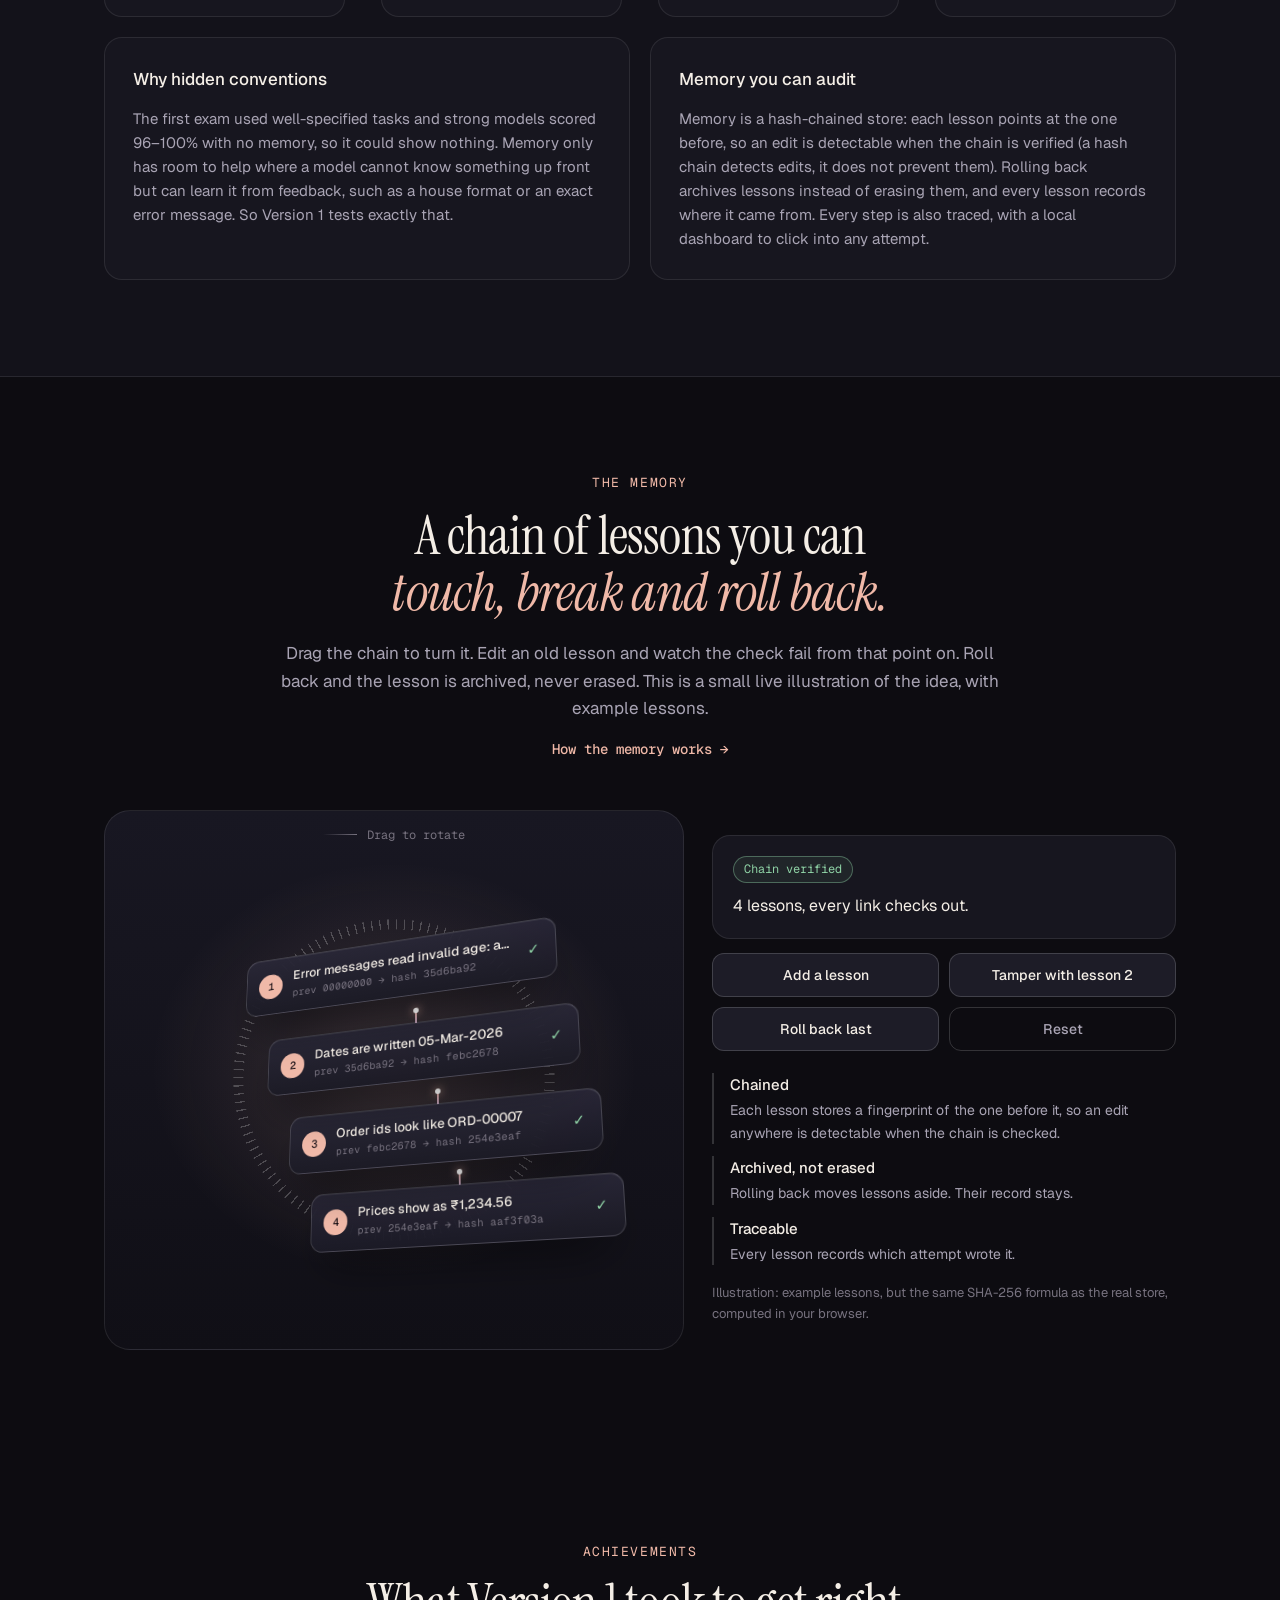
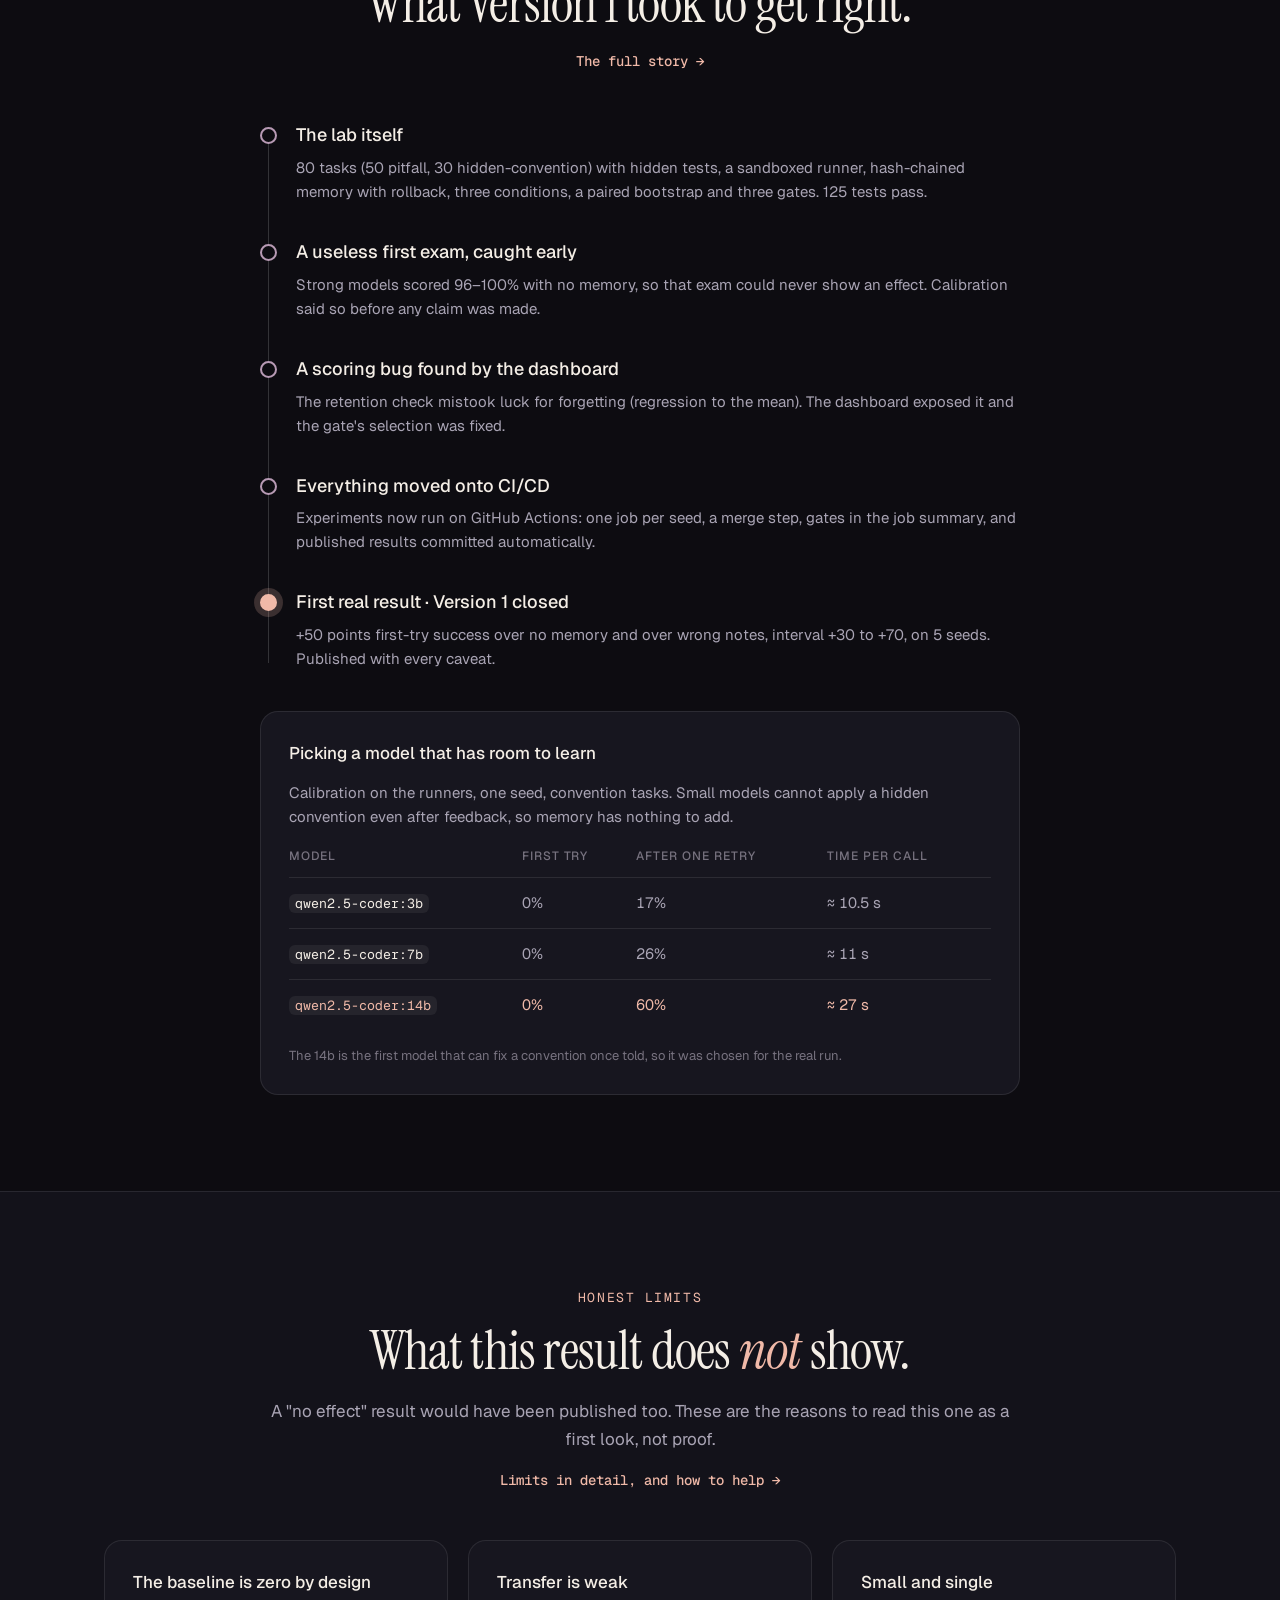
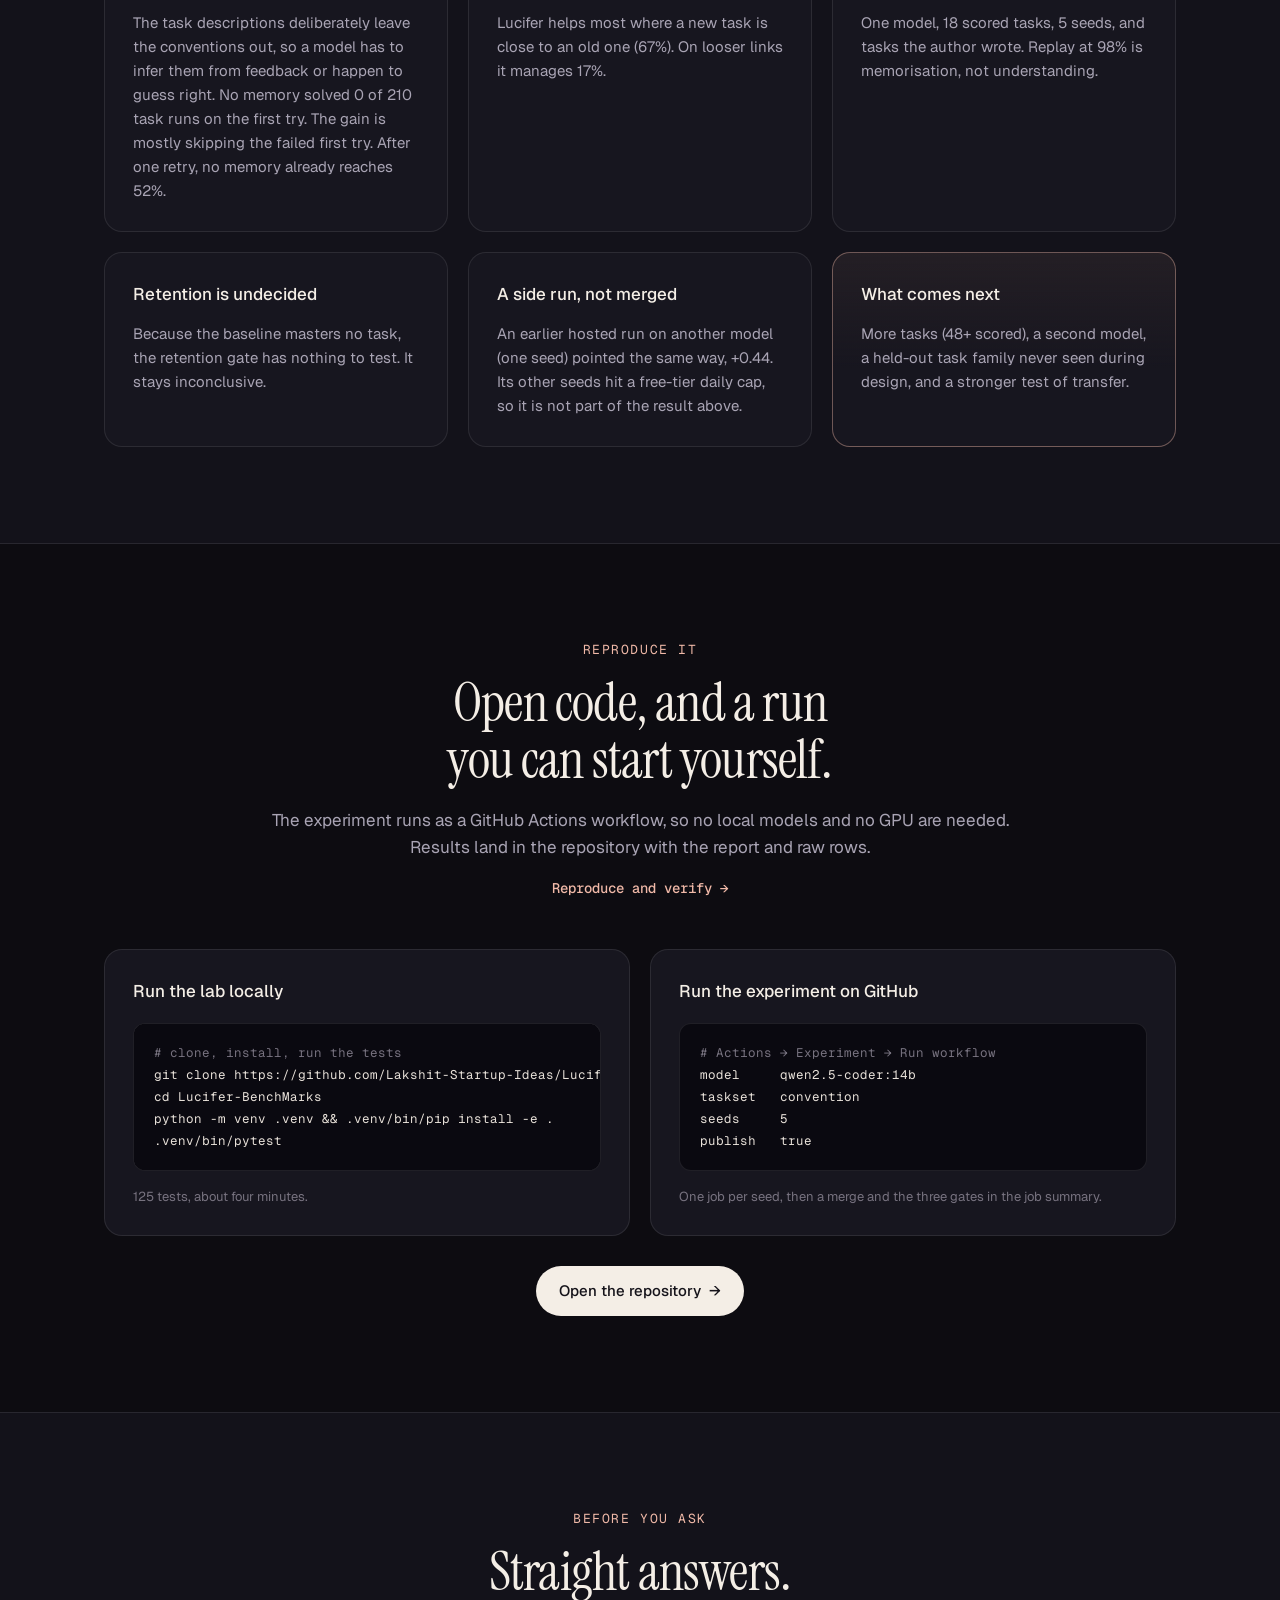
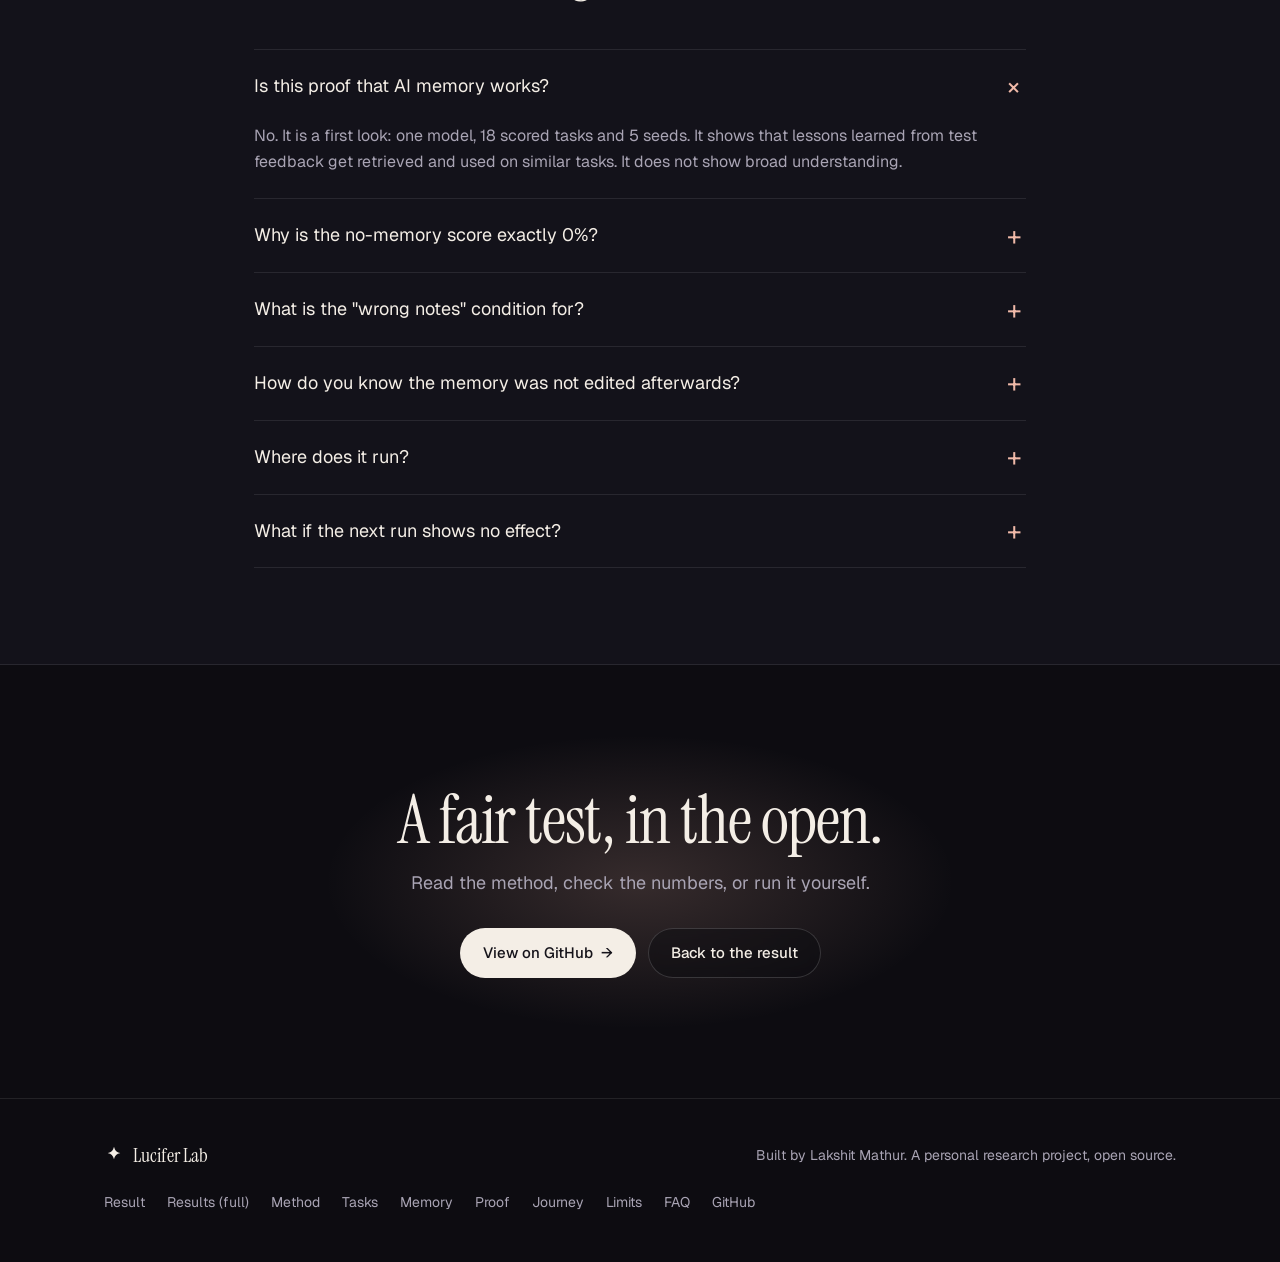
==== commit d24602b0: "Clarify task runs vs model generations, soften absolute claims, state hash-chain limits, add proof d" ====
--- a/index.html
+++ b/index.html
@@ -78,7 +78,7 @@
     <figure class="app reveal" aria-label="Preview of the Lucifer Lab results view">
       <div class="app-bar">
         <span class="lights" aria-hidden="true"><i></i><i></i><i></i></span>
-        <span class="app-title">qwen14b-convention · 5 seeds · 630 attempts</span>
+        <span class="app-title">qwen14b-convention · 5 seeds · 630 task runs</span>
         <span class="chip chip-ok">Gate 1 · pass</span>
       </div>
       <div class="app-body">
@@ -118,7 +118,7 @@
 <!-- NUMBERS -->
 <section class="band" aria-label="Run in numbers">
   <div class="wrap stats">
-    <div><b data-count="630">630</b><span>attempts recorded</span></div>
+    <div><b data-count="630">630</b><span>task runs (1,115 model calls with retries)</span></div>
     <div><b data-count="5">5</b><span>independent seeds</span></div>
     <div><b data-count="3">3</b><span>conditions compared</span></div>
     <div><b data-count="125">125</b><span>automated tests passing</span></div>
@@ -297,7 +297,7 @@
       </article>
       <article class="card reveal">
         <h3>Memory you can audit</h3>
-        <p>Memory is a hash-chained store: each lesson points at the one before, so any edit is detectable. Rolling back archives lessons instead of erasing them, and every lesson records where it came from. Every step is also traced, with a local dashboard to click into any attempt.</p>
+        <p>Memory is a hash-chained store: each lesson points at the one before, so an edit is detectable when the chain is verified (a hash chain detects edits, it does not prevent them). Rolling back archives lessons instead of erasing them, and every lesson records where it came from. Every step is also traced, with a local dashboard to click into any attempt.</p>
       </article>
     </div>
   </div>
@@ -333,7 +333,7 @@
           <button class="mbtn mbtn-quiet" type="button" id="m-reset">Reset</button>
         </div>
         <ul class="mem-notes">
-          <li><b>Chained</b><span>Each lesson stores a fingerprint of the one before it, so an edit anywhere is detectable.</span></li>
+          <li><b>Chained</b><span>Each lesson stores a fingerprint of the one before it, so an edit anywhere is detectable when the chain is checked.</span></li>
           <li><b>Archived, not erased</b><span>Rolling back moves lessons aside. Their record stays.</span></li>
           <li><b>Traceable</b><span>Every lesson records which attempt wrote it.</span></li>
         </ul>
@@ -387,7 +387,7 @@
       <a class="more" href="limits.html">Limits in detail, and how to help →</a>
     </div>
     <div class="grid-3">
-      <article class="card reveal"><h3>The baseline is zero by design</h3><p>The conventions are hidden, so no model can pass first try without learning them. The gain is mostly skipping the failed first try. After one retry, no memory already reaches 52%.</p></article>
+      <article class="card reveal"><h3>The baseline is zero by design</h3><p>The task descriptions deliberately leave the conventions out, so a model has to infer them from feedback or happen to guess right. No memory solved 0 of 210 task runs on the first try. The gain is mostly skipping the failed first try. After one retry, no memory already reaches 52%.</p></article>
       <article class="card reveal"><h3>Transfer is weak</h3><p>Lucifer helps most where a new task is close to an old one (67%). On looser links it manages 17%.</p></article>
       <article class="card reveal"><h3>Small and single</h3><p>One model, 18 scored tasks, 5 seeds, and tasks the author wrote. Replay at 98% is memorisation, not understanding.</p></article>
       <article class="card reveal"><h3>Retention is undecided</h3><p>Because the baseline masters no task, the retention gate has nothing to test. It stays inconclusive.</p></article>
@@ -441,9 +441,9 @@
     </div>
     <div class="faq reveal">
       <details open><summary>Is this proof that AI memory works?</summary><p>No. It is a first look: one model, 18 scored tasks and 5 seeds. It shows that lessons learned from test feedback get retrieved and used on similar tasks. It does not show broad understanding.</p></details>
-      <details><summary>Why is the no-memory score exactly 0%?</summary><p>The conventions are hidden and only revealed by test feedback, so a model that has not seen the feedback cannot know them. That is the point of the exam. It is why the retry numbers are reported next to the first-try ones.</p></details>
+      <details><summary>Why is the no-memory score exactly 0%?</summary><p>The conventions are hidden and only revealed by test feedback, so a model that has not seen the feedback is very unlikely to guess them. That is the point of the exam. It is why the retry numbers are reported next to the first-try ones.</p></details>
       <details><summary>What is the "wrong notes" condition for?</summary><p>It is a control. It gets the same amount of memory but the least relevant lessons. If it matched Lucifer, the benefit would come from having any notes at all, not from the right ones. It scored 0%.</p></details>
-      <details><summary>How do you know the memory was not edited afterwards?</summary><p>Each lesson is chained to the previous one by a hash, so a change breaks the chain. Rollbacks archive lessons instead of deleting them, and each lesson records its provenance. The third gate checks all of this on every run.</p></details>
+      <details><summary>How do you know the memory was not edited afterwards?</summary><p>Each lesson is chained to the previous one by a hash, so a change breaks the chain when it is verified (that detects edits; it does not prevent them). Rollbacks archive lessons instead of deleting them, and each lesson records its provenance. The third gate checks all of this on every run.</p></details>
       <details><summary>Where does it run?</summary><p>On GitHub Actions runners (4 CPUs, no GPU), with a pinned Ollama and the model cached between runs. One job per seed, so a full 5-seed run takes a few hours.</p></details>
       <details><summary>What if the next run shows no effect?</summary><p>It gets published the same way. The gates were fixed before the run, and the code and rows are open so anyone can recompute them.</p></details>
     </div>
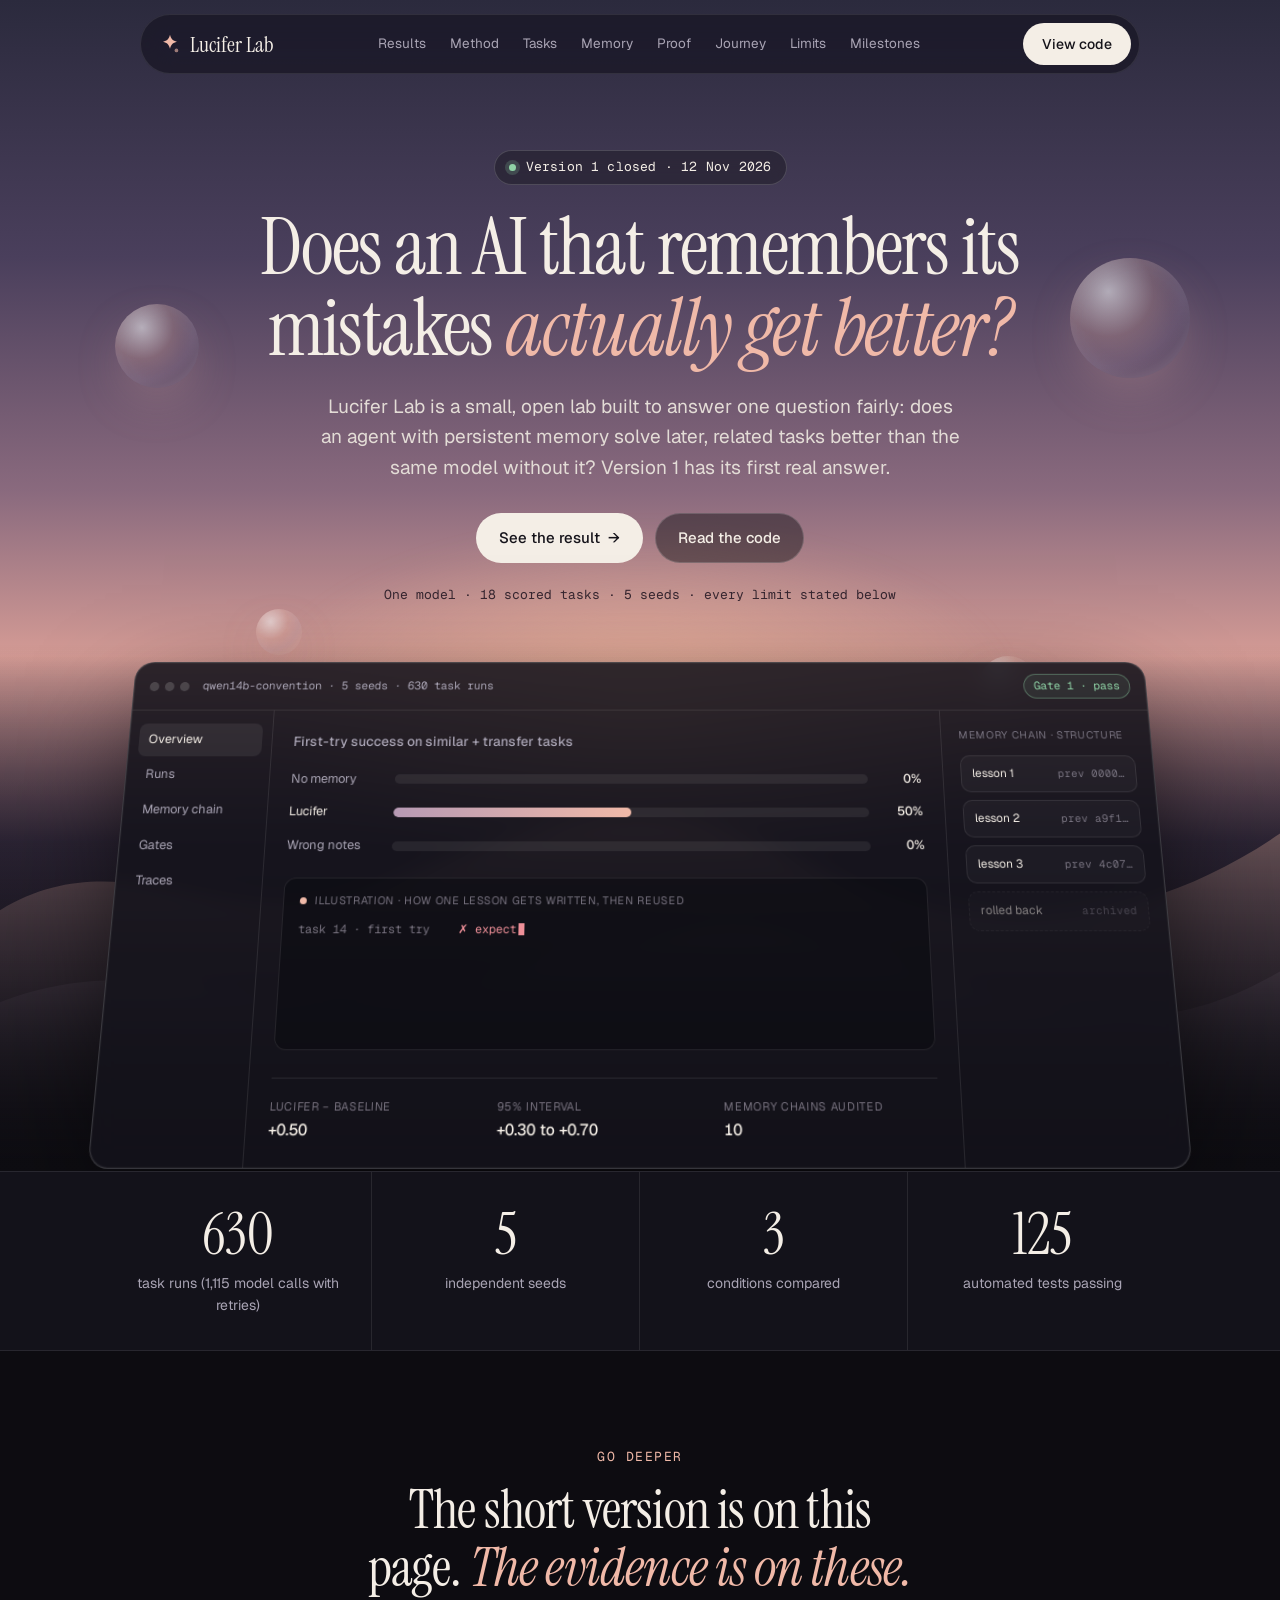
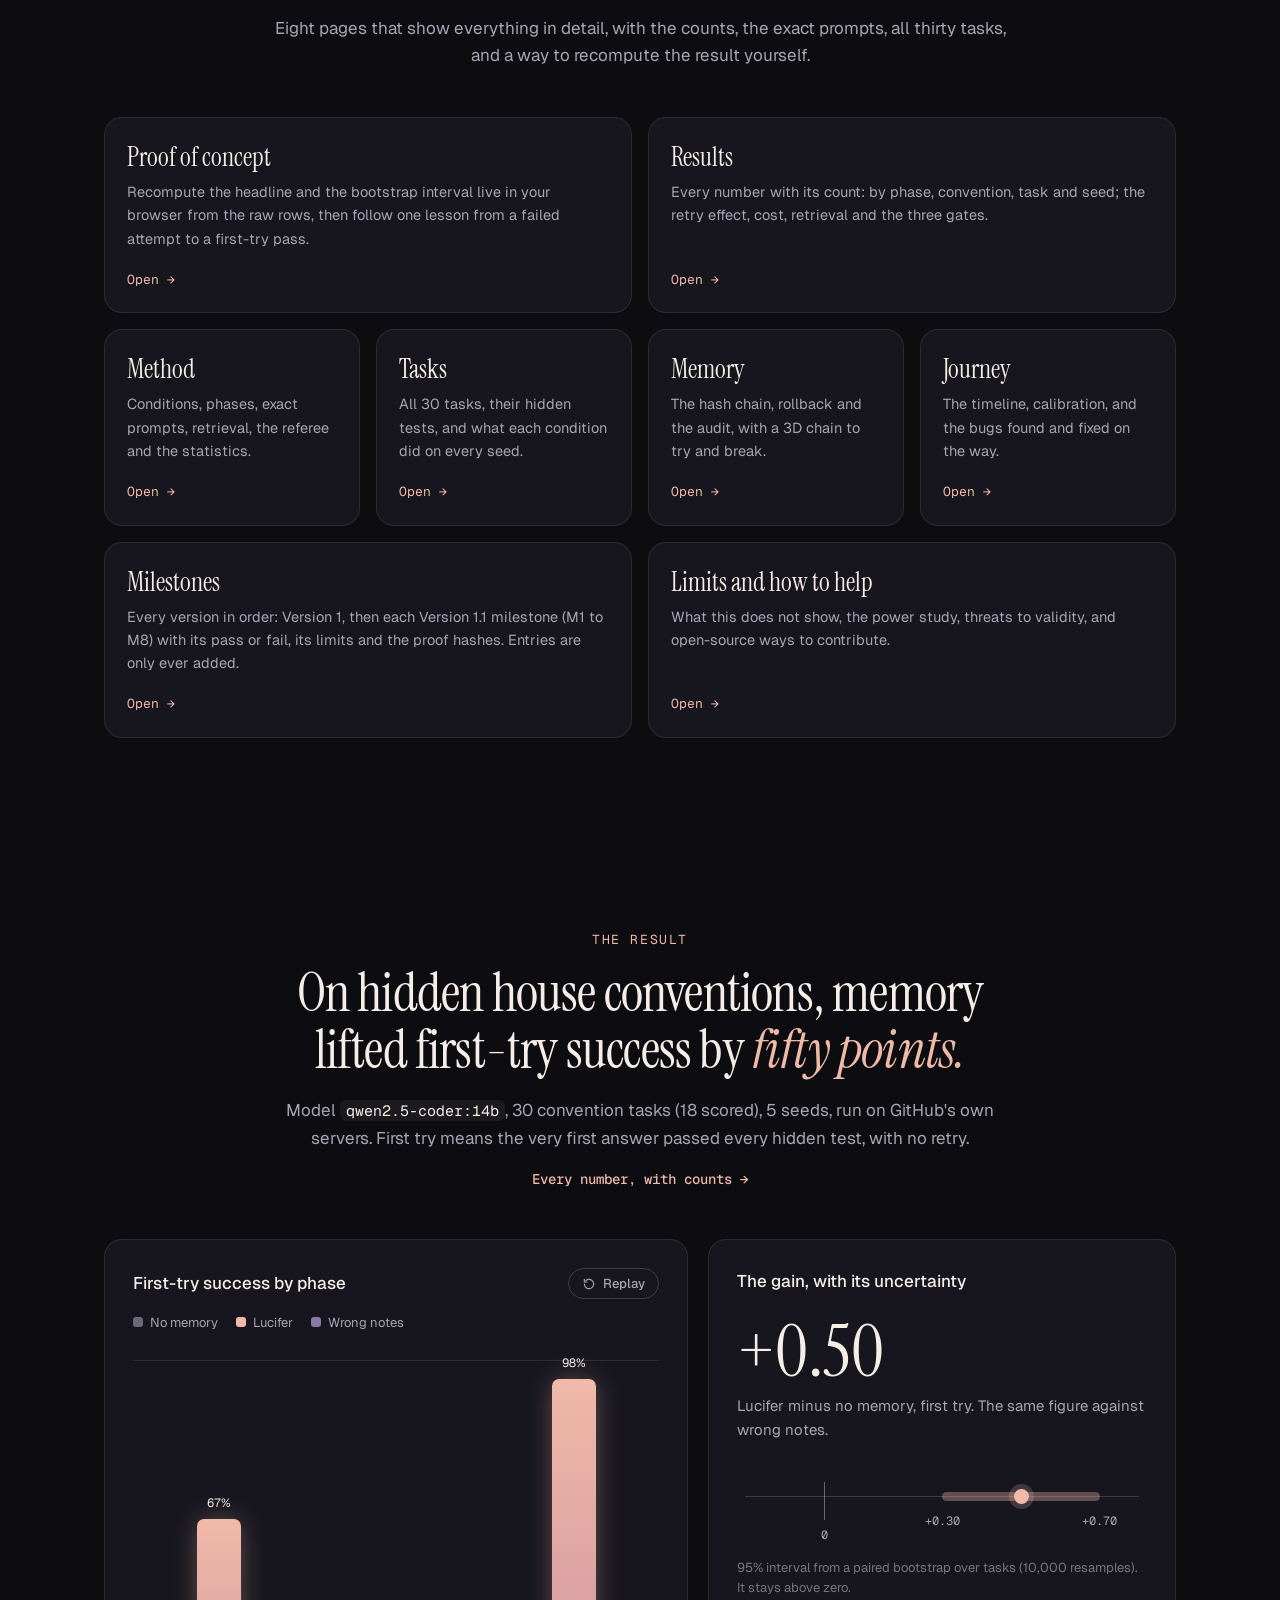
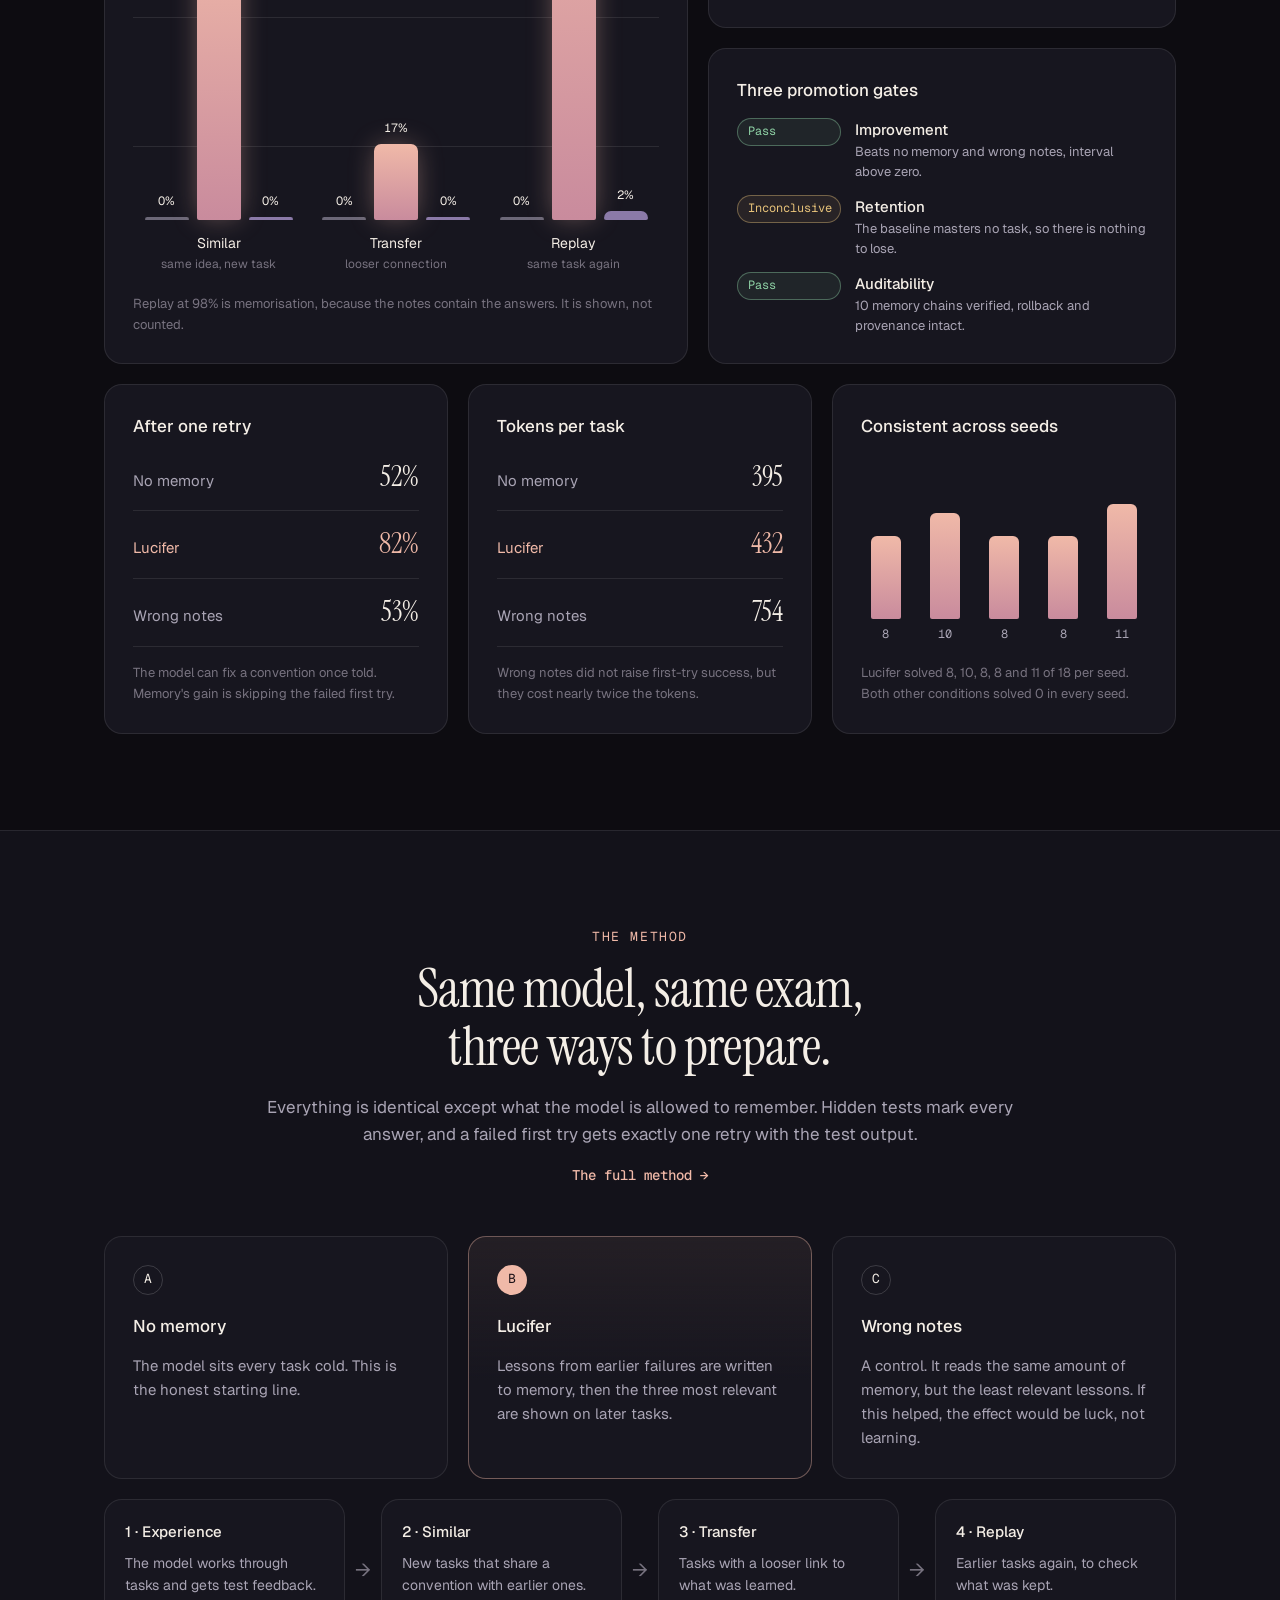
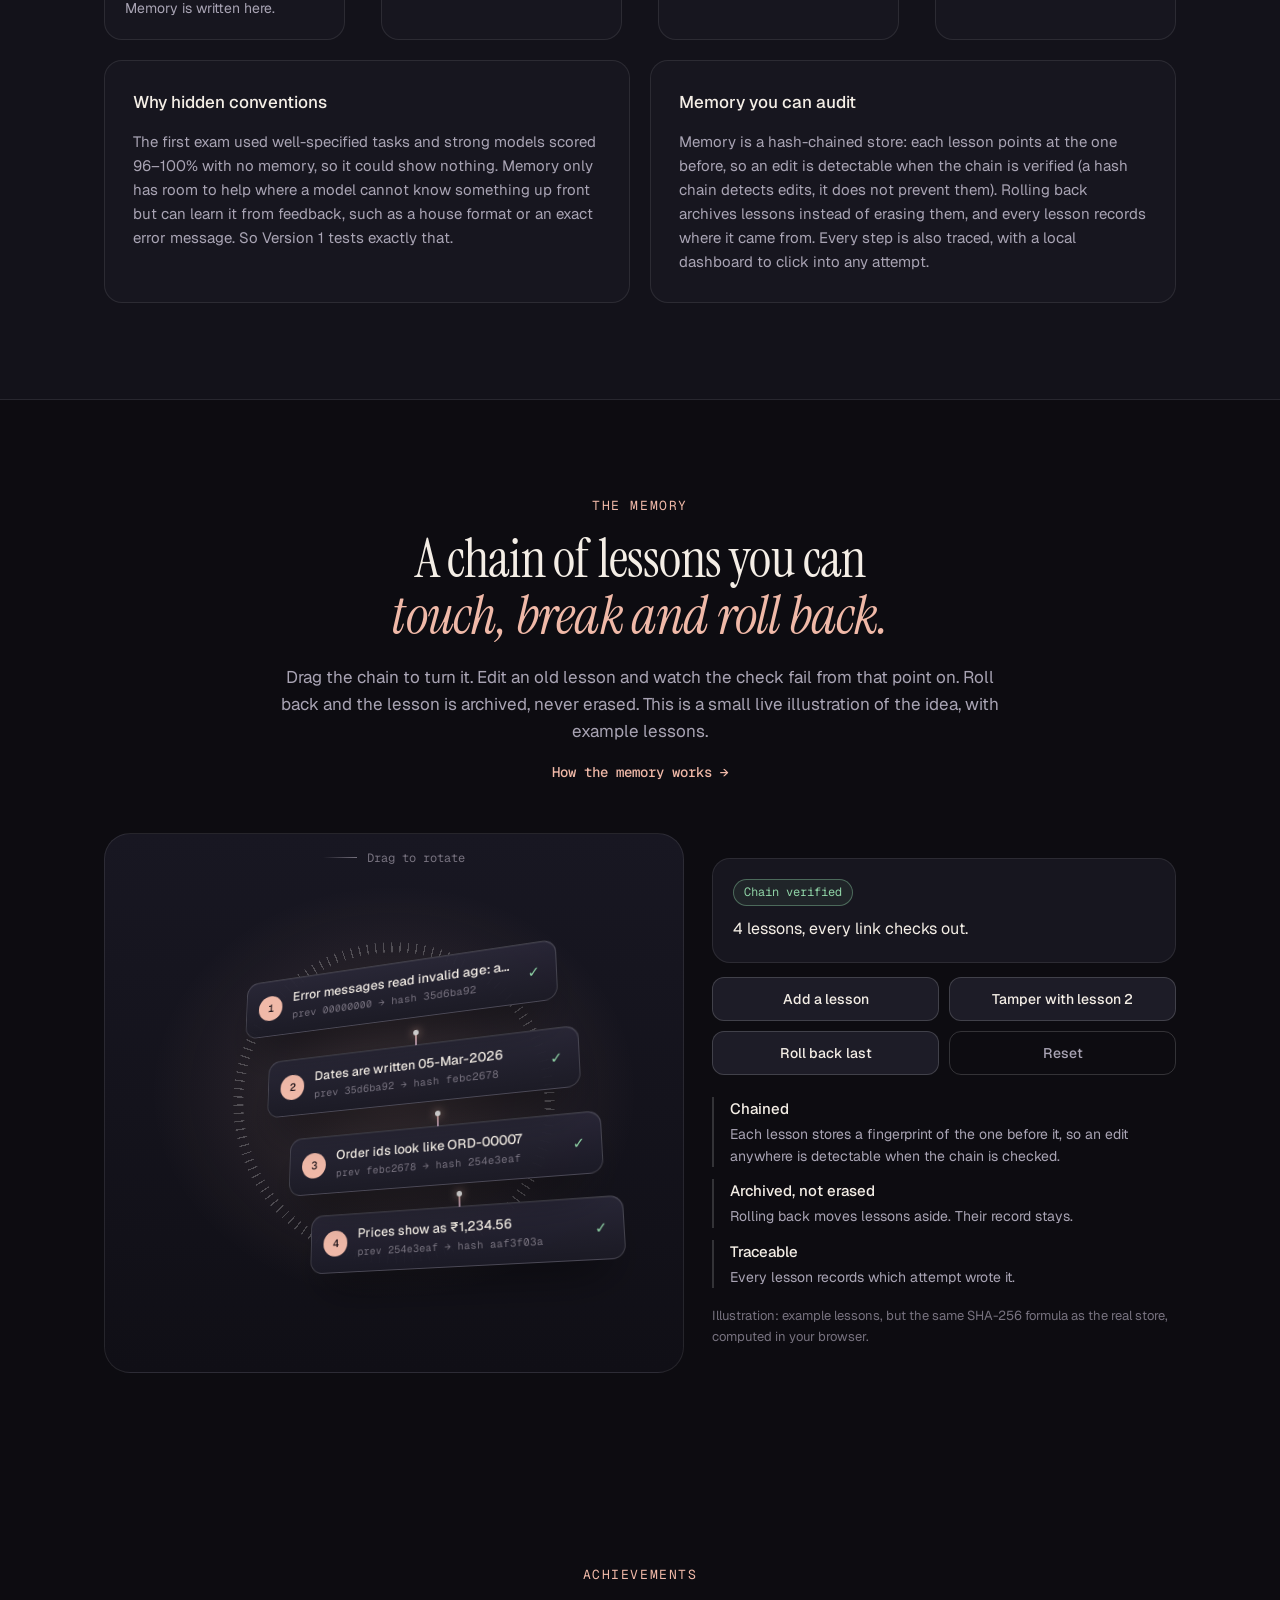
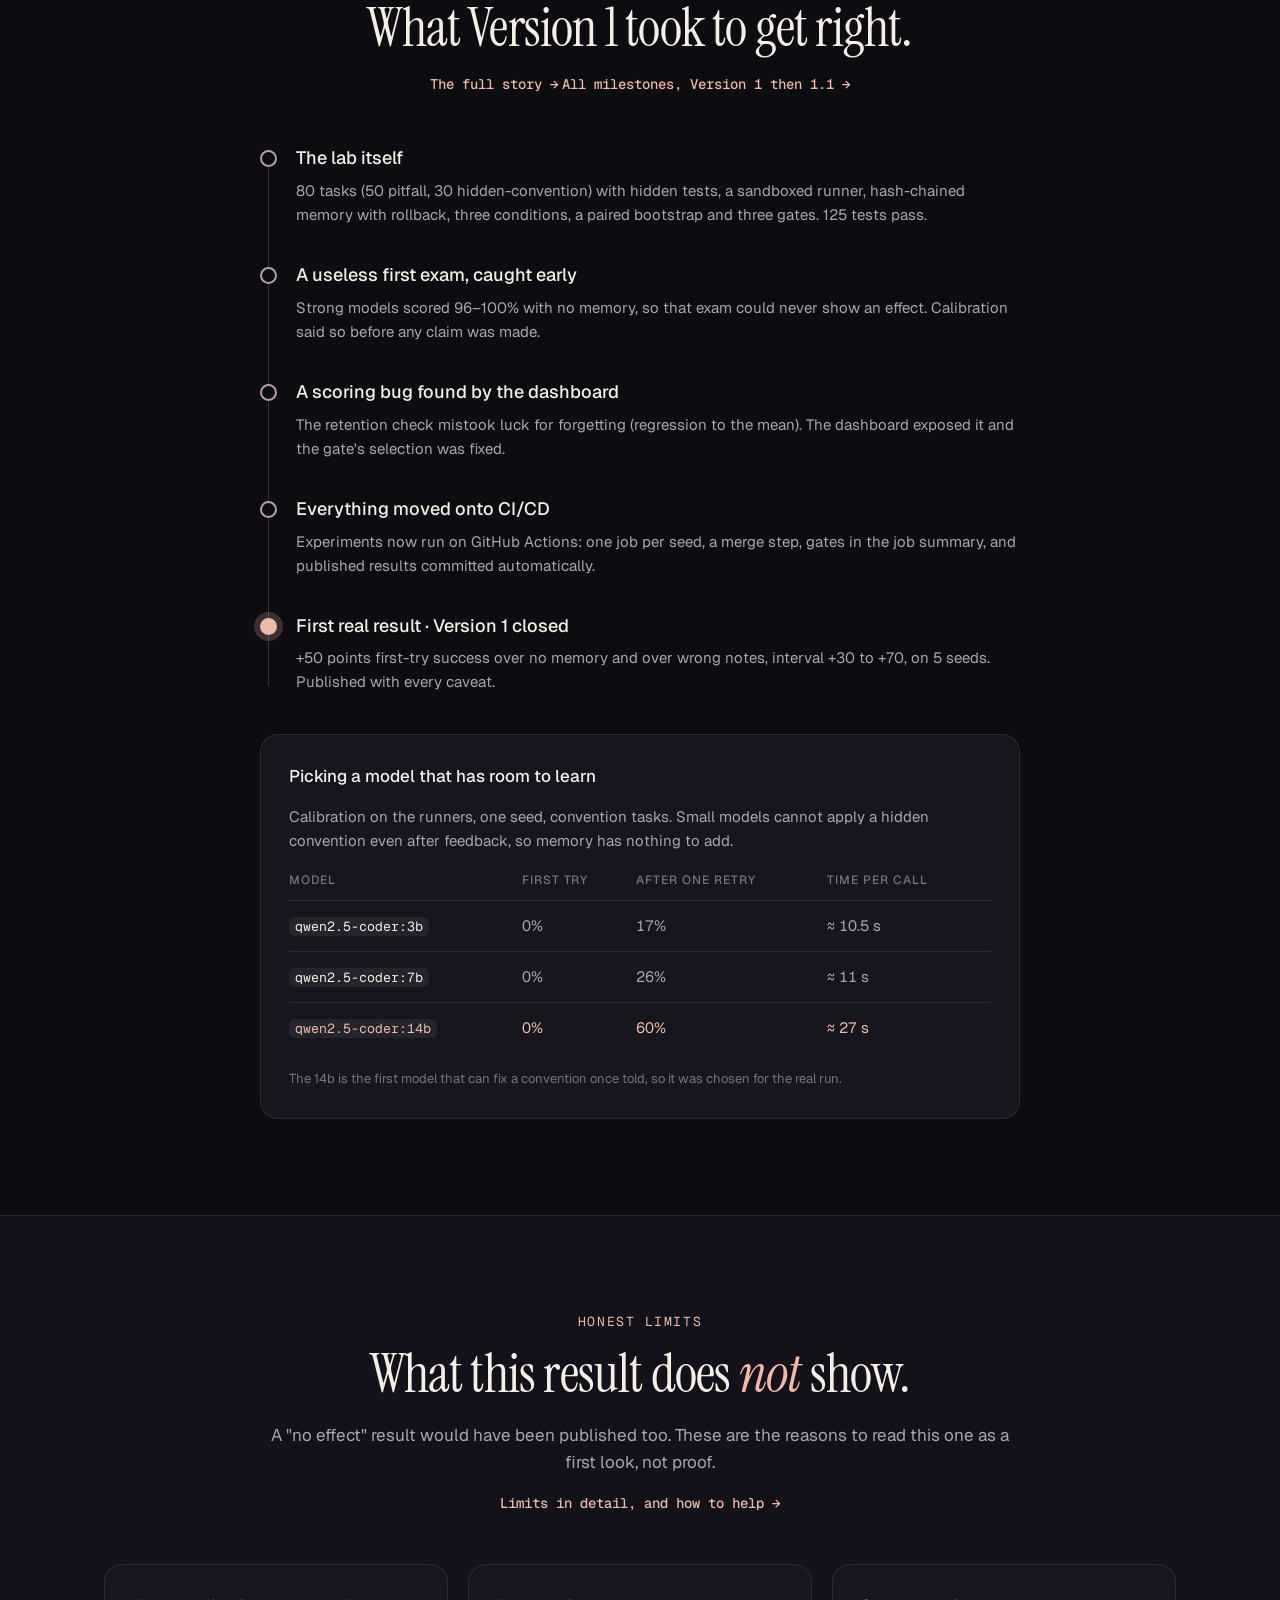
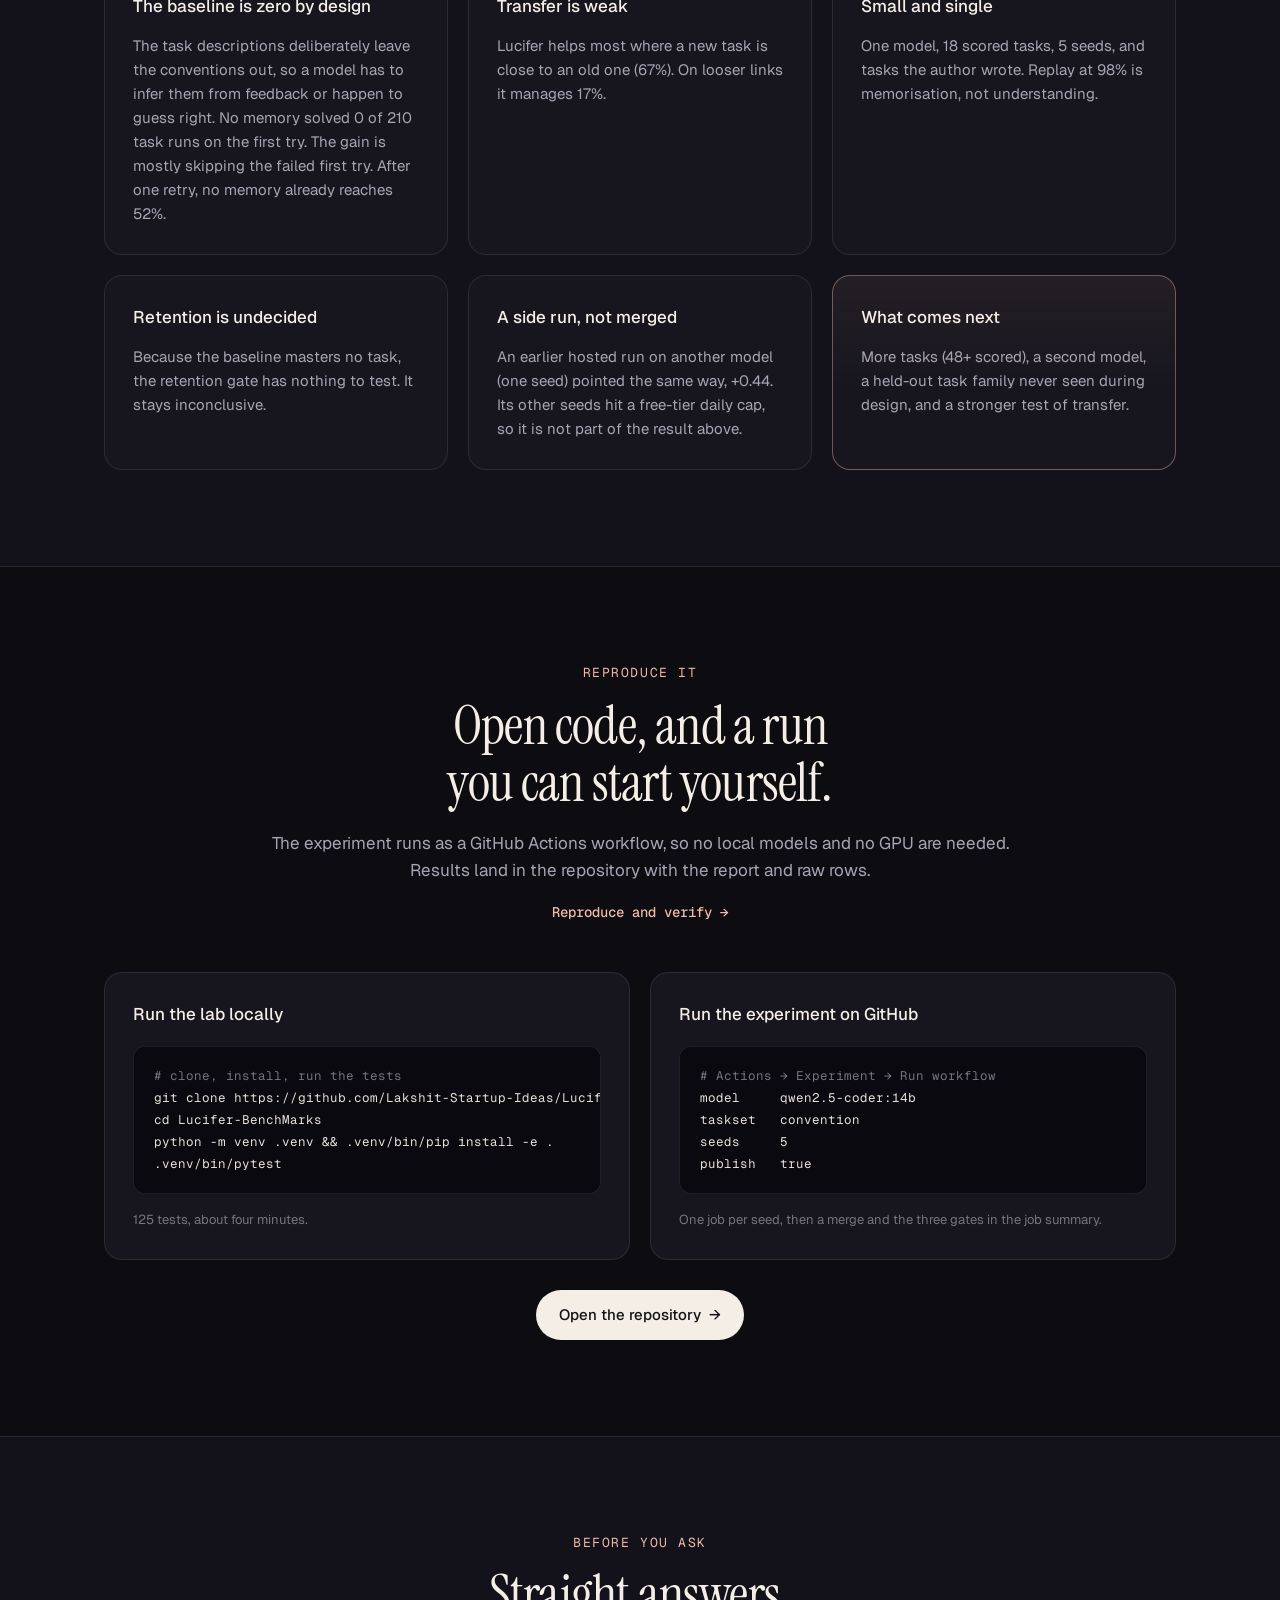
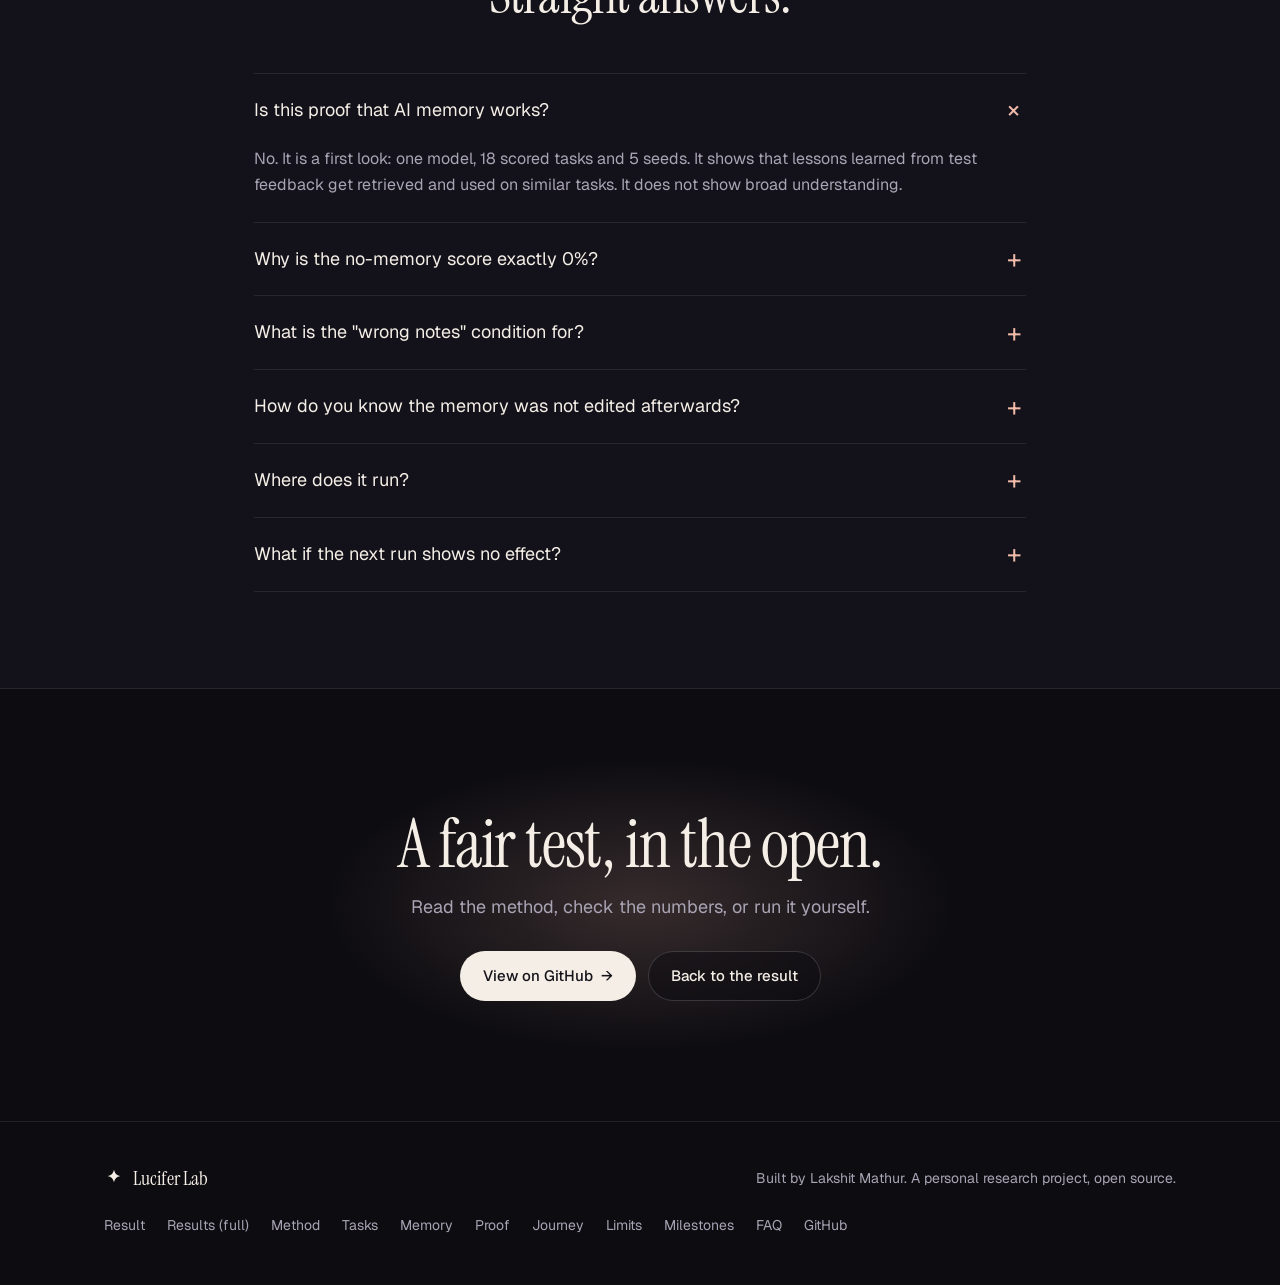
==== commit 6c095480: "Add append-only Milestones page: Version 1 then Version 1.1 M1-M8 with evidence links and proof mani" ====
--- a/index.html
+++ b/index.html
@@ -35,6 +35,7 @@
       <li><a href="proof.html">Proof</a></li>
       <li><a href="journey.html">Journey</a></li>
       <li><a href="limits.html">Limits</a></li>
+      <li><a href="milestones.html">Milestones</a></li>
     </ul>
     <a class="btn btn-light nav-cta" href="https://github.com/Lakshit-Startup-Ideas/Lucifer-BenchMarks" rel="noopener">View code</a>
     <button class="menu-btn" type="button" aria-expanded="false" aria-controls="nav-links" aria-label="Open menu">
@@ -131,7 +132,7 @@
     <div class="section-head reveal">
       <p class="kicker">Go deeper</p>
       <h2>The short version is on this page. <em>The evidence is on these.</em></h2>
-      <p>Seven pages that show everything in detail, with the counts, the exact prompts, all thirty tasks, and a way to recompute the result yourself.</p>
+      <p>Eight pages that show everything in detail, with the counts, the exact prompts, all thirty tasks, and a way to recompute the result yourself.</p>
     </div>
     <div class="explore">
       <a class="card reveal wide" href="proof.html"><b>Proof of concept</b><span>Recompute the headline and the bootstrap interval live in your browser from the raw rows, then follow one lesson from a failed attempt to a first-try pass.</span><em>Open →</em></a>
@@ -140,6 +141,7 @@
       <a class="card reveal" href="tasks.html"><b>Tasks</b><span>All 30 tasks, their hidden tests, and what each condition did on every seed.</span><em>Open →</em></a>
       <a class="card reveal" href="memory.html"><b>Memory</b><span>The hash chain, rollback and the audit, with a 3D chain to try and break.</span><em>Open →</em></a>
       <a class="card reveal" href="journey.html"><b>Journey</b><span>The timeline, calibration, and the bugs found and fixed on the way.</span><em>Open →</em></a>
+      <a class="card reveal wide" href="milestones.html"><b>Milestones</b><span>Every version in order: Version 1, then each Version 1.1 milestone (M1 to M8) with its pass or fail, its limits and the proof hashes. Entries are only ever added.</span><em>Open →</em></a>
       <a class="card reveal wide" href="limits.html"><b>Limits and how to help</b><span>What this does not show, the power study, threats to validity, and open-source ways to contribute.</span><em>Open →</em></a>
     </div>
   </div>
@@ -350,6 +352,7 @@
       <p class="kicker">Achievements</p>
       <h2>What Version 1 took to get right.</h2>
       <a class="more" href="journey.html">The full story →</a>
+      <a class="more" href="milestones.html">All milestones, Version 1 then 1.1 →</a>
     </div>
     <ol class="timeline">
       <li class="reveal"><span class="t-dot"></span><div><b>The lab itself</b><p>80 tasks (50 pitfall, 30 hidden-convention) with hidden tests, a sandboxed runner, hash-chained memory with rollback, three conditions, a paired bootstrap and three gates. 125 tests pass.</p></div></li>
@@ -477,6 +480,7 @@
       <li><a href="proof.html">Proof</a></li>
       <li><a href="journey.html">Journey</a></li>
       <li><a href="limits.html">Limits</a></li>
+      <li><a href="milestones.html">Milestones</a></li>
       <li><a href="#faq">FAQ</a></li>
       <li><a href="https://github.com/Lakshit-Startup-Ideas/Lucifer-BenchMarks" rel="noopener">GitHub</a></li>
     </ul>
--- a/styles.css
+++ b/styles.css
@@ -735,3 +735,26 @@
 /* long identifiers (test names, paths) wrap instead of widening the page */
 :not(pre) > code { overflow-wrap: anywhere; }
 .card, .callout, .prose, .kpi, .v-card { overflow-wrap: break-word; }
+
+/* ---- Milestones page (append-only log) ---- */
+.ms-list { max-width: 860px; }
+.ms-card { padding: 24px 26px; }
+.ms-meta { display: flex; flex-wrap: wrap; align-items: center; gap: 8px 10px; margin-bottom: 12px; }
+.ms-date { font: 500 12.5px var(--mono); color: var(--faint); letter-spacing: .02em; }
+.ms-card h3 { font-size: 19px; margin-bottom: 8px; }
+.ms-sum { color: var(--text) !important; font-size: 16px !important; }
+.ms-points { margin-top: 14px; overflow-wrap: anywhere; }
+.ms-card .table-wrap { margin-top: 16px; }
+.ms-not { margin-top: 16px; border-top: 1px solid var(--line); padding-top: 12px; }
+.ms-not summary { cursor: pointer; font: 500 14px var(--mono); color: var(--peach); list-style: none; }
+.ms-not summary::-webkit-details-marker { display: none; }
+.ms-not summary::before { content: "+ "; }
+.ms-not[open] summary::before { content: "– "; }
+.ms-not .bul { margin-top: 10px; overflow-wrap: anywhere; }
+.ms-links { margin-top: 14px; display: flex; flex-wrap: wrap; gap: 6px 18px; font-size: 14px; }
+.ms-links a { color: var(--peach); text-decoration: underline; text-underline-offset: 3px; text-decoration-color: rgba(240,185,168,.4); }
+.ms-updates { margin-top: 16px; border-top: 1px solid var(--line); padding-top: 12px; font-size: 14px; }
+.ms-updates > b { font-weight: 500; color: var(--cream); }
+.ms-updates .bul { margin-top: 8px; }
+.ms-card li::marker { color: var(--peach); }
+@media (max-width: 760px) { .ms-card { padding: 20px 18px; } .ms-list { padding-left: 30px; } .ms-list .t-dot { left: -30px; } }
